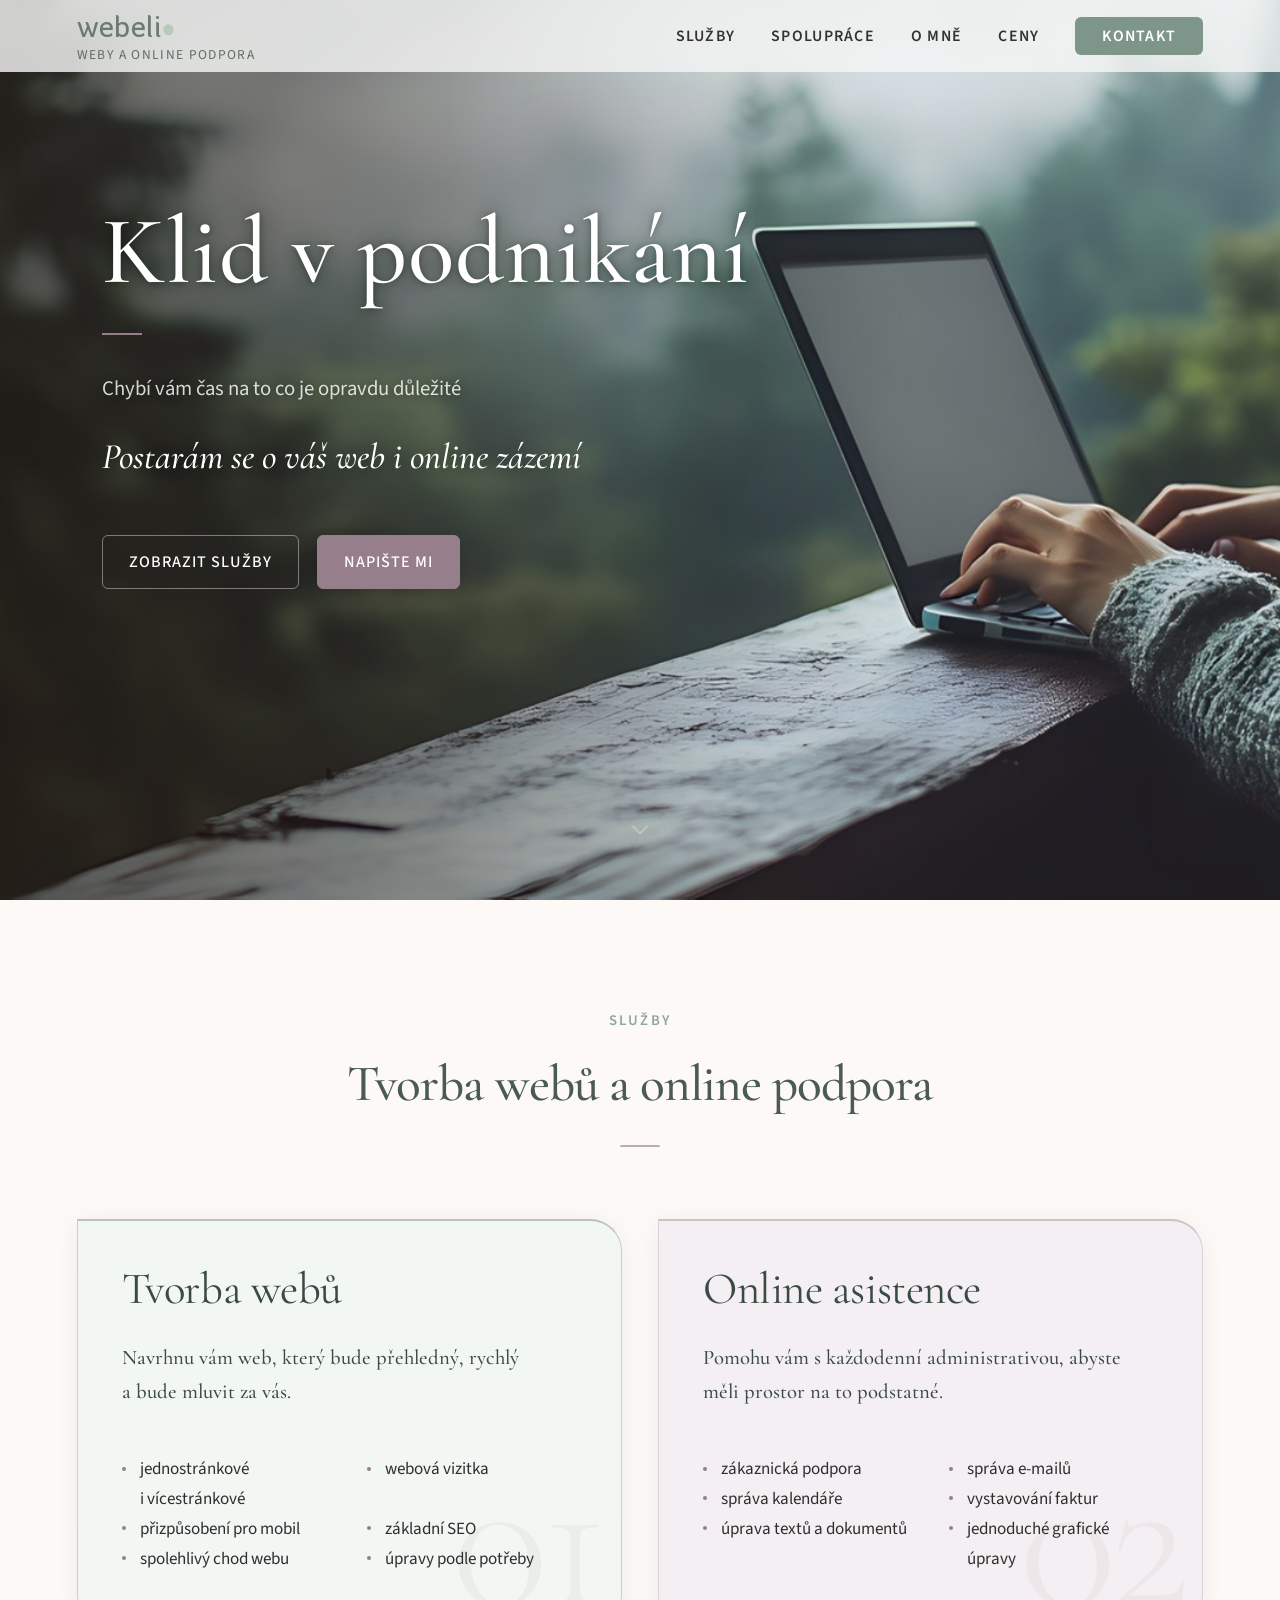
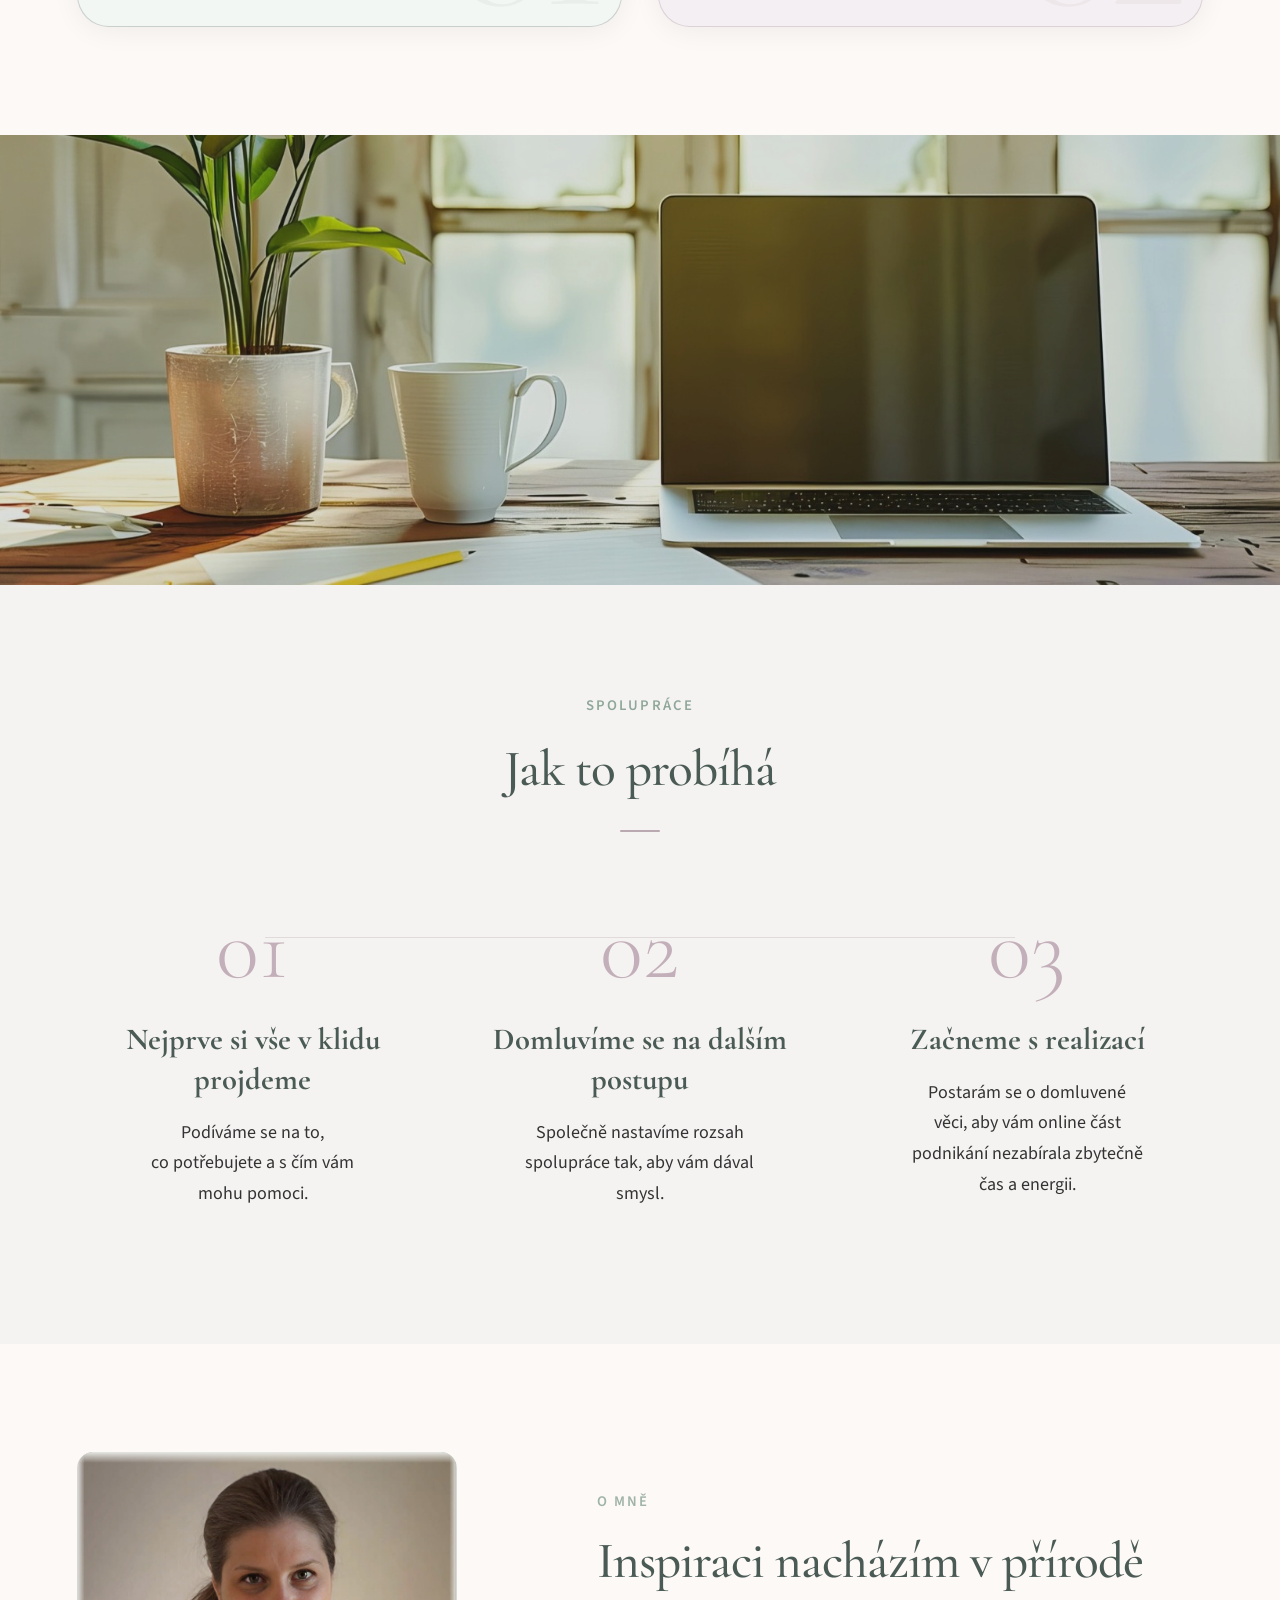
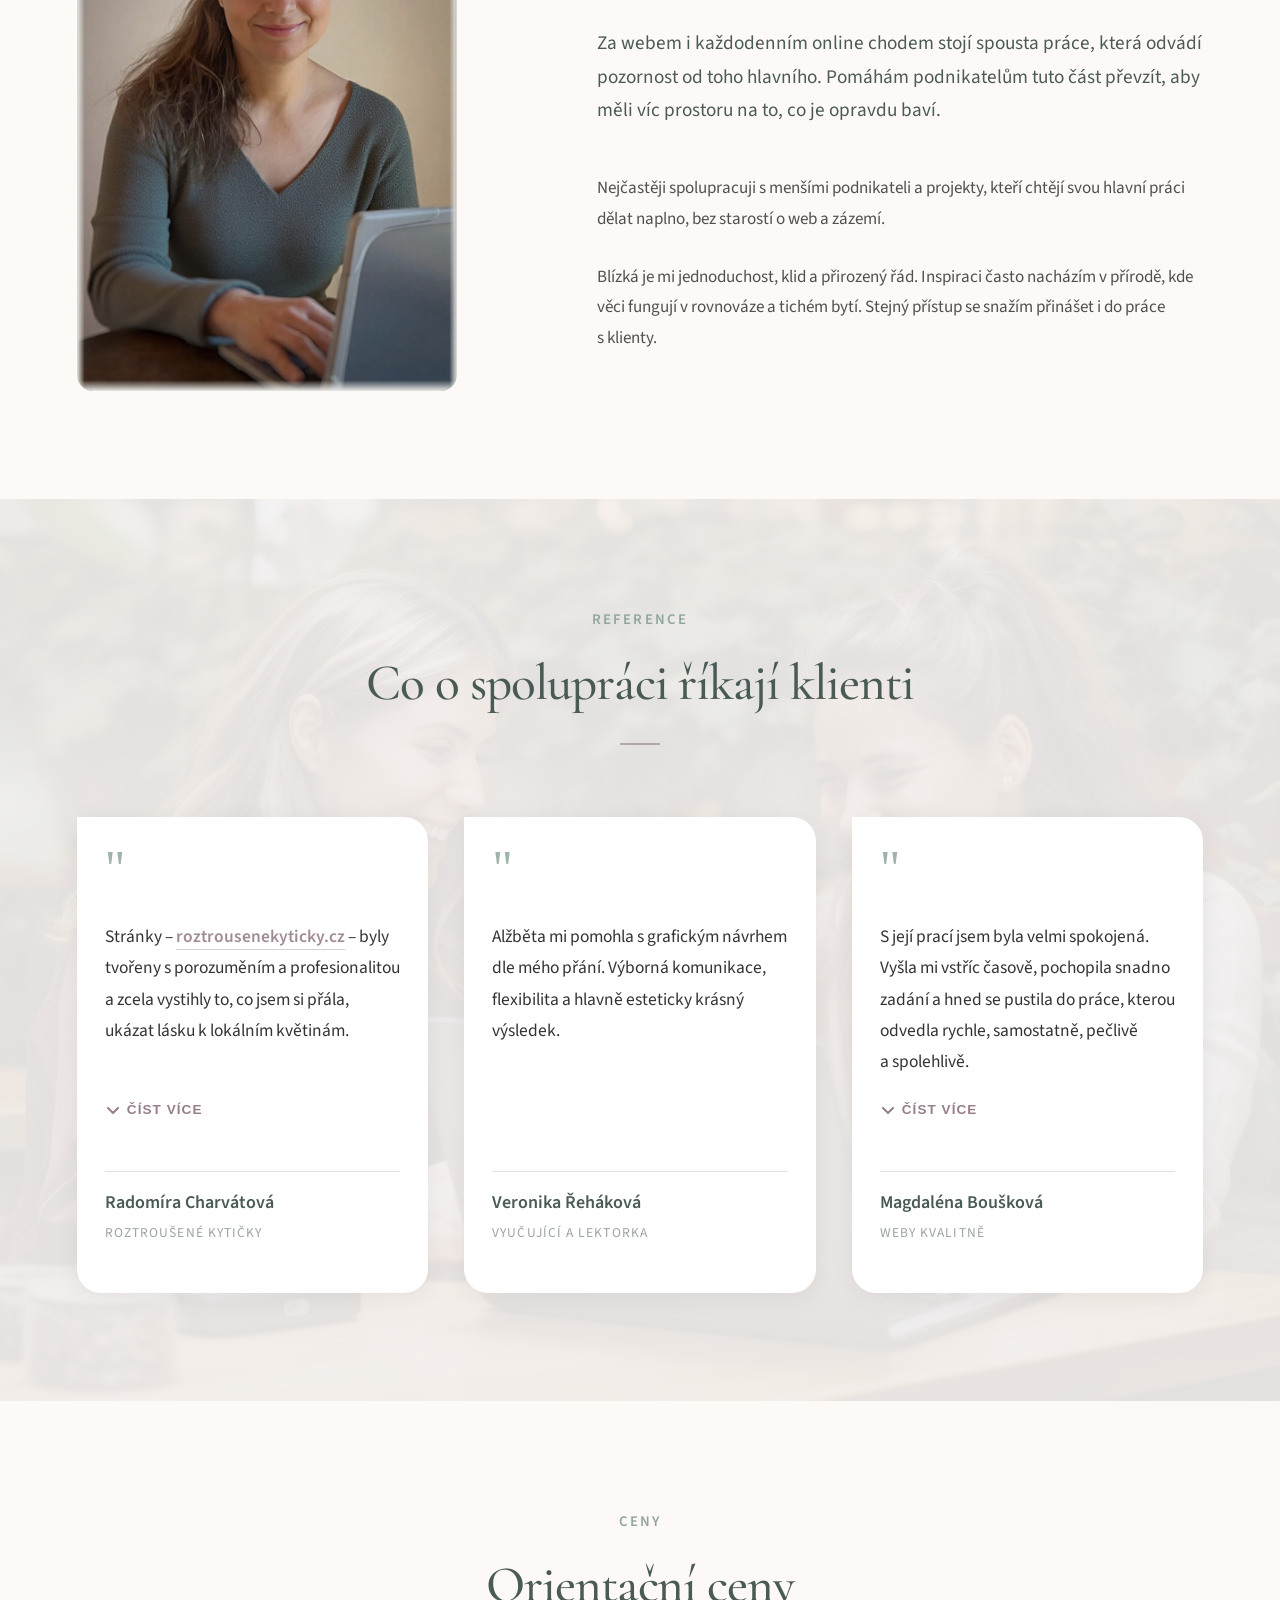
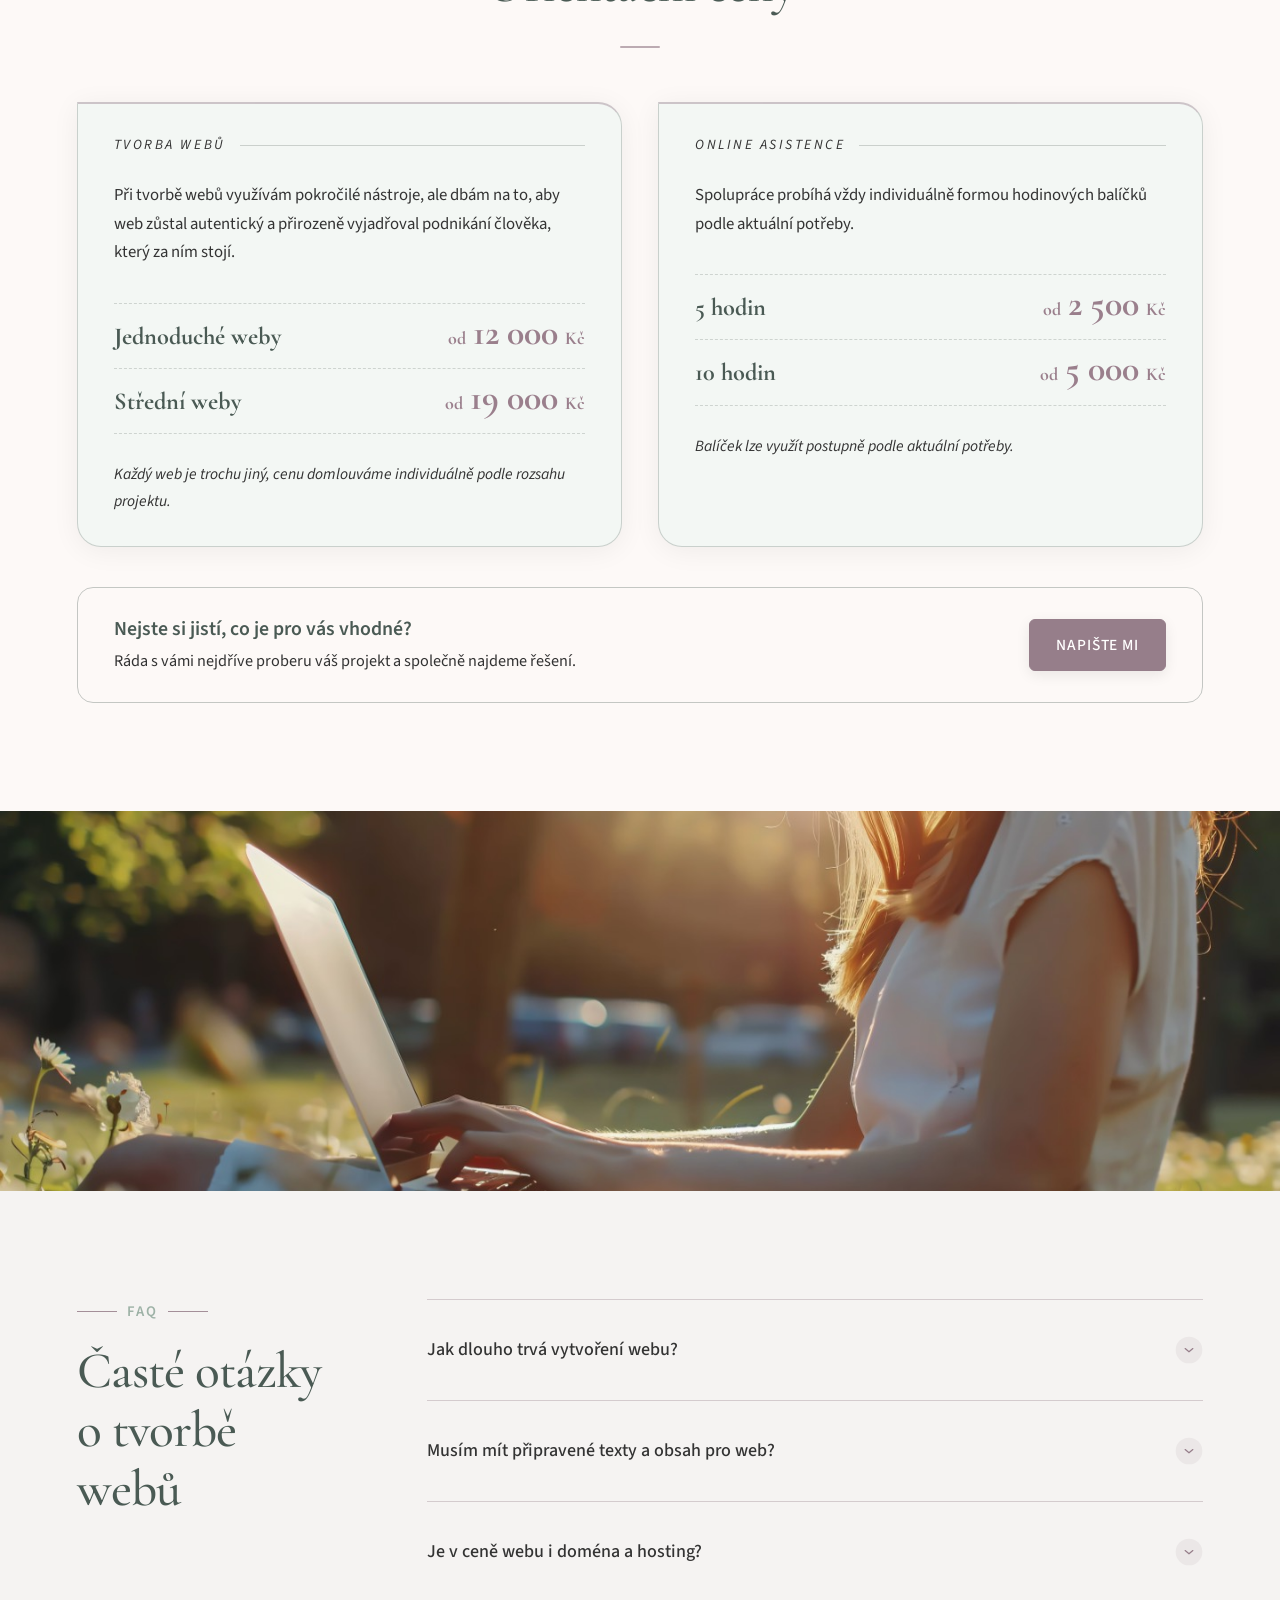
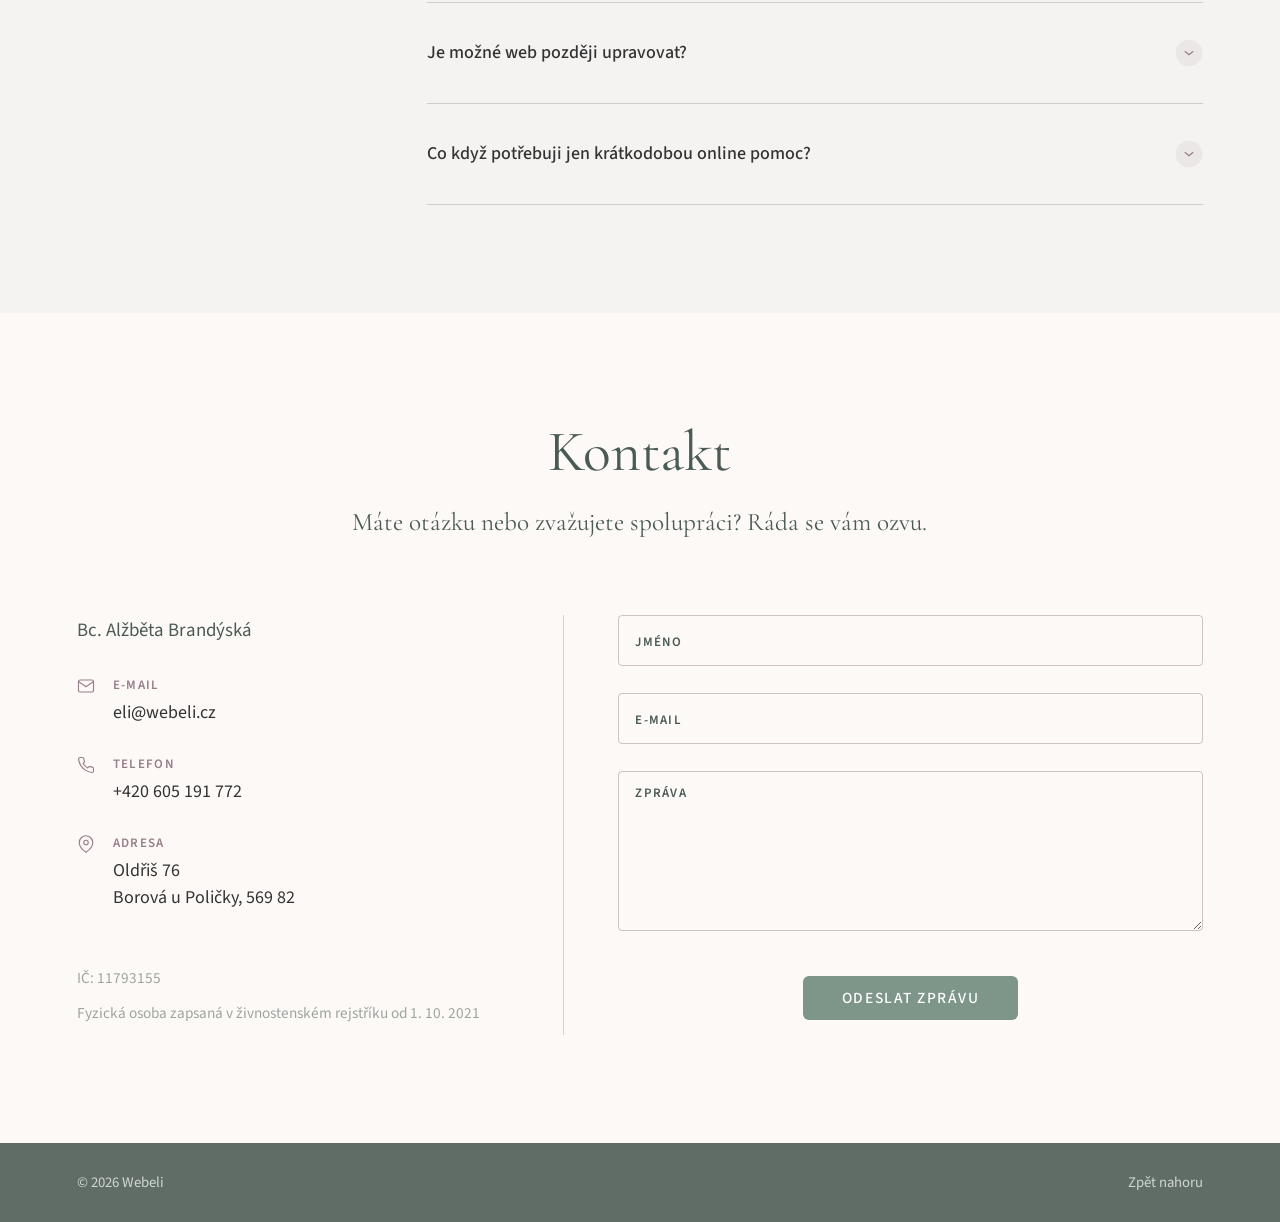
==== index.html @ 1346ea73 "finalwebdomena1" ====
<!DOCTYPE html>
<html lang="cs">
<head>
  <meta charset="UTF-8">
  <meta name="viewport" content="width=device-width, initial-scale=1.0">

  <!-- SEO – Title & Description -->
  <title>Webeli – tvorba webů a online podpora pro podnikatele</title>
  <meta name="description" content="Webeli – tvorba webů a online asistence pro podnikatele. Pomáhám s weby, zákaznickou podporou a dalšími online úkoly, aby vám zbylo víc času na to podstatné.">
  <meta name="author" content="Bc. Alžběta Brandýská">

  <!-- Favicon -->
  <link rel="icon" type="image/svg+xml" href="Obrazky/favicon2/favicon.svg">

  <!-- Canonical URL -->
  <link rel="canonical" href="https://webeli.cz/">

  <!-- Open Graph -->
  <meta property="og:type" content="website">
  <meta property="og:title" content="Webeli – tvorba webů a online podpora pro podnikatele">
  <meta property="og:description" content="Klid v podnikání. Ráda se postarám o váš web i online zázemí.">
  <meta property="og:url" content="https://webeli.cz">
  <meta property="og:site_name" content="Webeli">
  <meta property="og:locale" content="cs_CZ">
  <meta property="og:image" content="https://webeli.cz/og-image.jpg">
  <meta property="og:image:width" content="1200">
  <meta property="og:image:height" content="630">

  <!-- Twitter Card -->
  <meta name="twitter:card" content="summary_large_image">
  <meta name="twitter:title" content="Webeli – tvorba webů a online podpora pro podnikatele">
  <meta name="twitter:description" content="Pomáhám podnikatelům s tvorbou webů a každodenní online podporou.">

  <!-- Google Analytics -->
  <script async src="https://www.googletagmanager.com/gtag/js?id=G-1H7TBV60BS"></script>
  <script>
    window.dataLayer = window.dataLayer || [];
    function gtag(){dataLayer.push(arguments);}
    gtag('js', new Date());
    gtag('config', 'G-1H7TBV60BS');
  </script>

  <!-- Fonty – async načítání (neblokuje vykreslování) -->
  <link rel="preconnect" href="https://fonts.googleapis.com">
  <link rel="preconnect" href="https://fonts.gstatic.com" crossorigin>
  <link rel="stylesheet" href="https://fonts.googleapis.com/css2?family=Source+Sans+3:ital,wght@0,300;0,400;0,500;0,600;0,700;1,400&family=Cormorant+Garamond:ital,wght@0,300;0,400;0,500;0,600;0,700;1,300;1,400;1,500;1,600;1,700&family=Cormorant+Upright:wght@300;400;500;600;700&display=swap" media="print" onload="this.media='all'">
  <noscript><link rel="stylesheet" href="https://fonts.googleapis.com/css2?family=Source+Sans+3:ital,wght@0,300;0,400;0,500;0,600;0,700;1,400&family=Cormorant+Garamond:ital,wght@0,300;0,400;0,500;0,600;0,700;1,300;1,400;1,500;1,600;1,700&family=Cormorant+Upright:wght@300;400;500;600;700&display=swap"></noscript>

  <!-- CSS -->
  <link rel="stylesheet" href="style.css?v=54.0">

  <!-- Strukturovaná data – LocalBusiness -->
  <script type="application/ld+json">
  {
    "@context": "https://schema.org",
    "@type": "LocalBusiness",
    "name": "Webeli",
    "description": "Tvorba webových stránek a online podpora pro podnikatele",
    "url": "https://webeli.cz",
    "email": "eli@webeli.cz",
    "telephone": "+420605191772",
    "address": {
      "@type": "PostalAddress",
      "streetAddress": "Oldřiš 76",
      "addressLocality": "Borová u Poličky",
      "postalCode": "569 82",
      "addressCountry": "CZ"
    },
    "founder": {
      "@type": "Person",
      "name": "Bc. Alžběta Brandýská"
    },
    "taxID": "11793155",
    "priceRange": "od 2 500 Kč"
  }
  </script>

  <!-- Strukturovaná data – FAQ -->
  <script type="application/ld+json">
  {
    "@context": "https://schema.org",
    "@type": "FAQPage",
    "mainEntity": [
      {
        "@type": "Question",
        "name": "Musím mít připravené texty a obsah pro web?",
        "acceptedAnswer": {
          "@type": "Answer",
          "text": "Dobré je mít základní texty a představu o obsahu připravené, aby práce na webu mohla plynule pokračovat. Pokud je ale ještě nemáte, ráda pomohu s jejich uspořádáním a strukturou."
        }
      },
      {
        "@type": "Question",
        "name": "Jak dlouho trvá vytvoření webu?",
        "acceptedAnswer": {
          "@type": "Answer",
          "text": "Záleží na rozsahu projektu a připravenosti obsahu. Jednodušší weby obvykle vznikají během několika týdnů."
        }
      },
      {
        "@type": "Question",
        "name": "Co když potřebuji jen krátkodobou online pomoc?",
        "acceptedAnswer": {
          "@type": "Answer",
          "text": "Ráda vám pomohu i jednorázově nebo krátkodobě, podle toho, co právě potřebujete."
        }
      },
      {
        "@type": "Question",
        "name": "Je možné web později upravovat?",
        "acceptedAnswer": {
          "@type": "Answer",
          "text": "Ano, web je možné kdykoliv upravit nebo rozšířit podle toho, jak se vaše podnikání bude vyvíjet."
        }
      },
      {
        "@type": "Question",
        "name": "Je v ceně webu i doména a hosting?",
        "acceptedAnswer": {
          "@type": "Answer",
          "text": "Doména a hosting nejsou součástí ceny, pomohu vám je ale vybrat a nastavit, abyste se o nic nemuseli starat."
        }
      }
    ]
  }
  </script>

  <!-- Strukturovaná data – HowTo -->
  <script type="application/ld+json">
  {
    "@context": "https://schema.org",
    "@type": "HowTo",
    "name": "Jak probíhá spolupráce s Webeli",
    "description": "Jednoduchý proces zahájení spolupráce na tvorbě webu nebo online asistenci.",
    "step": [
      {
        "@type": "HowToStep",
        "position": 1,
        "name": "Nejprve si vše v klidu projdeme",
        "text": "Podíváme se na to, co potřebujete a s čím vám mohu pomoci."
      },
      {
        "@type": "HowToStep",
        "position": 2,
        "name": "Domluvíme se na dalším postupu",
        "text": "Společně nastavíme rozsah spolupráce tak, aby vám dával smysl."
      },
      {
        "@type": "HowToStep",
        "position": 3,
        "name": "Začneme s realizací",
        "text": "Postarám se o domluvené věci, aby vám online část podnikání nezabírala zbytečně čas a energii."
      }
    ]
  }
  </script>
</head>

<body>

  <!-- ====================================================================
       HEADER – logo a navigace
       ==================================================================== -->
  <header class="header" id="header">
    <div class="container header-inner">

      <!-- Logo -->
      <a href="#hero" class="logo" aria-label="Webeli – zpět na úvod">
        <img src="Obrazky/logo2/logo2-.svg" alt="Webeli logo" width="44" height="44">
        <span class="logo-text">
          <span class="logo-tagline">weby a&nbsp;online podpora</span>
        </span>
      </a>

      <!-- Desktop navigace -->
      <nav class="nav" aria-label="Hlavní navigace">
        <ul class="nav-list">
          <li><a href="#sluzby" class="nav-link">Služby</a></li>
          <li><a href="#spoluprace" class="nav-link">Spolupráce</a></li>
          <li><a href="#o-mne" class="nav-link">O&nbsp;mně</a></li>
          <li><a href="#ceny" class="nav-link">Ceny</a></li>
          <li><a href="#kontakt" class="nav-link nav-link--cta">Kontakt</a></li>
        </ul>
      </nav>

      <!-- Hamburger menu -->
      <button class="hamburger" id="hamburger" aria-label="Otevřít menu" aria-expanded="false">
        <span></span>
        <span></span>
        <span></span>
      </button>
    </div>

    <!-- Mobilní menu -->
    <div class="mobile-menu" id="mobile-menu" aria-hidden="true">
      <ul class="mobile-menu-list">
        <li><a href="#sluzby" class="mobile-menu-link">Služby</a></li>
        <li><a href="#spoluprace" class="mobile-menu-link">Spolupráce</a></li>
        <li><a href="#o-mne" class="mobile-menu-link">O&nbsp;mně</a></li>
        <li><a href="#ceny" class="mobile-menu-link">Ceny</a></li>
        <li><a href="#kontakt" class="mobile-menu-link">Kontakt</a></li>
      </ul>
    </div>
  </header>

  <main>

  <!-- ====================================================================
       HERO SEKCE
       ==================================================================== -->
  <section class="hero" id="hero">
    <div class="hero-bg">
      <picture>
        <source media="(max-width: 1023px)" srcset="Obrazky/hero2/hero-mobile-v2.jpg">
        <img src="Obrazky/hero2/hero-woman-mountains.jpg" alt="Žena pracující na laptopu s výhledem do hor" width="1920" height="763" fetchpriority="high">
      </picture>
    </div>
    <div class="hero-overlay"></div>
    <div class="hero-content">
      <h1>Klid<br class="hero-br-mobile"> v&nbsp;podnikání</h1>
      <div class="hero-divider"></div>
      <p class="hero-question hero-question--hide-mobile">Chybí vám čas na&nbsp;to co&nbsp;je opravdu důležité</p>
      <p class="hero-answer">Postarám se o&nbsp;váš web<br class="hero-br-mobile"> i&nbsp;online zázemí</p>
      <div class="hero-cta-group">
        <a href="#sluzby" class="btn btn-primary">Zobrazit služby</a>
        <a href="#kontakt" class="btn btn-hero-secondary">Napište mi</a>
      </div>
    </div>
    <a href="#sluzby" class="hero-scroll" aria-label="Přejít na obsah">
      <svg xmlns="http://www.w3.org/2000/svg" width="28" height="28" viewBox="0 0 24 24" fill="none" stroke="currentColor" stroke-width="1.5" stroke-linecap="round" stroke-linejoin="round" aria-hidden="true"><polyline points="6 9 12 15 18 9"></polyline></svg>
    </a>
  </section>

  <!-- ====================================================================
       SLUŽBY
       ==================================================================== -->
  <section class="section services" id="sluzby">
    <div class="container text-center">
      <span class="section-label fade-in">Služby</span>
      <h2 class="fade-in">Tvorba webů a&nbsp;online podpora</h2>
    </div>
    <div class="container">
      <div class="services-cards">

        <!-- Tvorba webu -->
        <div class="service-feature-card fade-in">
          <span class="service-feature-num" aria-hidden="true">01</span>
          <h3 class="service-feature-title">Tvorba webů</h3>
          <p class="service-feature-desc">Navrhnu vám web, který bude přehledný, rychlý a&nbsp;bude mluvit za vás.</p>
          <ul class="service-feature-list">
            <li>jednostránkové i&nbsp;vícestránkové</li>
            <li>webová vizitka</li>
            <li>přizpůsobení pro mobil</li>
            <li>základní SEO</li>
            <li>spolehlivý chod webu</li>
            <li>úpravy podle potřeby</li>
          </ul>
        </div>

        <!-- Online podpora -->
        <div class="service-feature-card service-feature-card--pink fade-in">
          <span class="service-feature-num" aria-hidden="true">02</span>
          <h3 class="service-feature-title">Online asistence</h3>
          <p class="service-feature-desc">Pomohu vám s&nbsp;každodenní administrativou, abyste měli prostor na&nbsp;to podstatné.</p>
          <ul class="service-feature-list">
            <li>zákaznická podpora</li>
            <li>správa e-mailů</li>
            <li>správa kalendáře</li>
            <li>vystavování faktur</li>
            <li>úprava textů a&nbsp;dokumentů</li>
            <li>jednoduché grafické úpravy</li>
          </ul>
        </div>

      </div>
    </div>
  </section>

  <!-- ====================================================================
       VIZUÁLNÍ PÁS – doplňkové fotografie
       ==================================================================== -->
  <div class="visual-break-full visual-break-full--large" aria-hidden="true">
    <img src="Obrazky/doplnkové2/laptop-morning.jpg" alt="" loading="lazy">
  </div>

  <!-- ====================================================================
       SPOLUPRÁCE
       ==================================================================== -->
  <section class="section cooperation" id="spoluprace">
    <div class="container text-center">
      <span class="section-label fade-in">Spolupráce</span>
      <h2 class="fade-in">Jak to probíhá</h2>
    </div>
    <div class="container">
      <div class="cooperation-grid">

        <div class="cooperation-step fade-in">
          <span class="cooperation-ghost-num" aria-hidden="true">01</span>
          <h3>Nejprve si vše v&nbsp;klidu<br>projdeme</h3>
          <p>Podíváme se na&nbsp;to, co&nbsp;potřebujete a&nbsp;s&nbsp;čím vám mohu pomoci.</p>
        </div>

        <div class="cooperation-step fade-in">
          <span class="cooperation-ghost-num" aria-hidden="true">02</span>
          <h3>Domluvíme se na&nbsp;dalším<br>postupu</h3>
          <p>Společně nastavíme rozsah spolupráce tak, aby vám dával smysl.</p>
        </div>

        <div class="cooperation-step fade-in">
          <span class="cooperation-ghost-num" aria-hidden="true">03</span>
          <h3>Začneme s&nbsp;realizací</h3>
          <p>Postarám se o&nbsp;domluvené věci, aby vám online část podnikání nezabírala zbytečně čas a&nbsp;energii.</p>
        </div>

      </div>
    </div>
  </section>


  <!-- ====================================================================
       O MNĚ
       ==================================================================== -->
  <section class="section about" id="o-mne">
    <div class="container">

      <div class="about-grid">

        <!-- Fotografie -->
        <div class="about-image-wrapper fade-in">
          <img class="about-image" src="Obrazky/Omne/alzbeta.jpg" alt="Alžběta Brandýská – zakladatelka Webeli" width="600" height="800" loading="lazy">
          <svg class="about-badge" viewBox="0 0 140 140" xmlns="http://www.w3.org/2000/svg" aria-hidden="true">
            <defs>
              <path id="badge-circle" d="M70,70 m-52,0 a52,52 0 1,1 104,0 a52,52 0 1,1 -104,0"/>
            </defs>
            <text font-family="'Source Sans 3', sans-serif" font-size="12" fill="#8FA79A" letter-spacing="3.2">
              <textPath href="#badge-circle">· tvorba webů · webeli · online podpora</textPath>
            </text>
          </svg>
        </div>

        <!-- Text -->
        <div class="about-text fade-in">
          <span class="section-label">O&nbsp;mně</span>
          <h2 class="about-heading">Inspiraci nacházím v&nbsp;přírodě</h2>
          <p>Za webem i&nbsp;každodenním online chodem stojí spousta práce, která odvádí pozornost od&nbsp;toho hlavního. Pomáhám podnikatelům tuto část převzít, aby měli víc prostoru na&nbsp;to, co&nbsp;je opravdu baví.</p>
          <p>Nejčastěji spolupracuji s&nbsp;menšími podnikateli a&nbsp;projekty, kteří chtějí svou hlavní práci dělat naplno, bez starostí o&nbsp;web a&nbsp;zázemí.</p>
          <p>Blízká je mi jednoduchost, klid a&nbsp;přirozený řád. Inspiraci často nacházím v&nbsp;přírodě, kde věci fungují v&nbsp;rovnováze a&nbsp;tichém bytí. Stejný přístup se snažím přinášet i&nbsp;do&nbsp;práce s&nbsp;klienty.</p>
        </div>

      </div>
    </div>
  </section>

  <!-- ====================================================================
       REFERENCE
       ==================================================================== -->
  <section class="section testimonials" id="reference">
    <div class="container text-center">
      <span class="section-label fade-in">Reference</span>
      <h2 class="fade-in">Co o spolupráci říkají klienti</h2>
    </div>
    <div class="container">
      <div class="testimonials-grid">

        <div class="testimonial-card fade-in">
          <div class="testimonial-quote-icon" aria-hidden="true">"</div>
          <div class="testimonial-body">
            <p class="testimonial-text"><span class="testimonial-extra" hidden>Rozhodnutí mít své webové stránky jsem dlouho odkládala, ale výsledek mne moc mile překvapil. </span>Stránky – <a href="https://roztrousenekyticky.cz/" target="_blank" rel="noopener" class="testimonial-link">roztrousenekyticky.cz</a> – byly tvořeny s&nbsp;porozuměním a&nbsp;profesionalitou a&nbsp;zcela vystihly to, co&nbsp;jsem si přála, ukázat lásku k&nbsp;lokálním květinám.<span class="testimonial-extra" hidden> Doporučuji, protože Alžbětka je skvělá a&nbsp;komunikace s&nbsp;ní výborná.</span></p>
            <button class="testimonial-expand">
              <svg width="16" height="16" viewBox="0 0 16 16" fill="none" stroke="currentColor" stroke-width="2" stroke-linecap="round" stroke-linejoin="round" aria-hidden="true"><polyline points="3 6 8 11 13 6"/></svg>
              Číst více
            </button>
          </div>
          <p class="testimonial-author">Radomíra Charvátová</p>
          <p class="testimonial-role">Roztroušené kytičky</p>
        </div>

        <div class="testimonial-card fade-in">
          <div class="testimonial-quote-icon" aria-hidden="true">"</div>
          <div class="testimonial-body">
            <p class="testimonial-text">Alžběta mi pomohla s&nbsp;grafickým návrhem dle mého přání. Výborná komunikace, flexibilita a&nbsp;hlavně esteticky krásný výsledek.</p>
          </div>
          <p class="testimonial-author">Veronika Řeháková</p>
          <p class="testimonial-role">vyučující a&nbsp;lektorka</p>
        </div>

        <div class="testimonial-card fade-in">
          <div class="testimonial-quote-icon" aria-hidden="true">"</div>
          <div class="testimonial-body">
            <p class="testimonial-text"><span class="testimonial-extra" hidden>Alžběta pro mě připravovala výukové podklady k&nbsp;mému online kurzu Vibe Codingu (tvorba webů pomocí AI). </span>S&nbsp;její prací jsem byla velmi spokojená. Vyšla mi vstříc časově, pochopila snadno zadání a&nbsp;hned se pustila do&nbsp;práce, kterou odvedla rychle, samostatně, pečlivě a&nbsp;spolehlivě.<span class="testimonial-extra" hidden> Můžu vřele doporučit.</span></p>
            <button class="testimonial-expand">
              <svg width="16" height="16" viewBox="0 0 16 16" fill="none" stroke="currentColor" stroke-width="2" stroke-linecap="round" stroke-linejoin="round" aria-hidden="true"><polyline points="3 6 8 11 13 6"/></svg>
              Číst více
            </button>
          </div>
          <p class="testimonial-author">Magdaléna Boušková</p>
          <p class="testimonial-role">Weby kvalitně</p>
        </div>

      </div>
    </div>
  </section>

  <!-- ====================================================================
       CENY
       ==================================================================== -->
  <section class="section pricing" id="ceny">
    <div class="container text-center">
      <span class="section-label fade-in">Ceny</span>
      <h2 class="fade-in">Orientační ceny</h2>
    </div>
    <div class="container">
      <div class="pricing-grid">

        <!-- Tvorba webů -->
        <div class="pricing-card fade-in">
          <h3>Tvorba webů</h3>
          <p>Při tvorbě webů využívám pokročilé nástroje, ale dbám na&nbsp;to, aby web zůstal autentický a&nbsp;přirozeně vyjadřoval podnikání člověka, který za&nbsp;ním stojí.</p>
          <div class="pricing-items">
            <div class="pricing-item">
              <span class="pricing-item-label">Jednoduché weby</span>
              <span class="pricing-item-price">od&nbsp;<span class="price-num">12&nbsp;000</span>&nbsp;Kč</span>
            </div>
            <div class="pricing-item">
              <span class="pricing-item-label">Střední weby</span>
              <span class="pricing-item-price">od&nbsp;<span class="price-num">19&nbsp;000</span>&nbsp;Kč</span>
            </div>
          </div>
          <p class="pricing-note">Každý web je trochu jiný, cenu domlouváme individuálně podle rozsahu projektu.</p>
        </div>

        <!-- Online asistence -->
        <div class="pricing-card fade-in">
          <h3>Online asistence</h3>
          <p>Spolupráce probíhá vždy individuálně formou hodinových balíčků podle aktuální potřeby.</p>
          <div class="pricing-items">
            <div class="pricing-item">
              <span class="pricing-item-label">5&nbsp;hodin</span>
              <span class="pricing-item-price">od&nbsp;<span class="price-num">2&nbsp;500</span>&nbsp;Kč</span>
            </div>
            <div class="pricing-item">
              <span class="pricing-item-label">10&nbsp;hodin</span>
              <span class="pricing-item-price">od&nbsp;<span class="price-num">5&nbsp;000</span>&nbsp;Kč</span>
            </div>
          </div>
          <p class="pricing-note">Balíček lze využít postupně podle aktuální potřeby.</p>
        </div>

      </div>

      <div class="pricing-cta fade-in">
        <div class="pricing-cta-text">
          <p class="pricing-cta-lead">Nejste si jistí, co je pro vás vhodné?</p>
          <p class="pricing-cta-body">Ráda s&nbsp;vámi nejdříve proberu váš projekt a&nbsp;společně najdeme řešení.</p>
        </div>
        <a href="#kontakt" class="btn pricing-cta-btn">Napište mi</a>
      </div>
    </div>
  </section>

  <!-- Visual break -->
  <div class="visual-break-full" aria-hidden="true">
    <img src="Obrazky/doplnkové2/outdoor-work.jpg" alt="" loading="lazy">
  </div>

  <!-- ====================================================================
       OTÁZKY A ODPOVĚDI (FAQ)
       ==================================================================== -->
  <section class="section faq" id="faq">
    <div class="container">
      <div class="faq-layout">

        <div class="faq-heading fade-in">
          <span class="section-label">FAQ</span>
          <h2>Časté otázky<br>o&nbsp;tvorbě webů</h2>
        </div>

        <div class="faq-grid">

        <div class="faq-item fade-in">
          <button class="faq-question" aria-expanded="false">
            <span>Jak dlouho trvá vytvoření webu?</span>
            <svg class="faq-icon" xmlns="http://www.w3.org/2000/svg" width="40" height="40" viewBox="0 0 40 40" fill="none" stroke="currentColor" stroke-width="1.8" stroke-linecap="round" stroke-linejoin="round" aria-hidden="true"><circle cx="20" cy="20" r="19"/><polyline points="14.5 18 20 22.5 25.5 18"/></svg>
          </button>
          <div class="faq-answer">
            <div class="faq-answer-inner">
              <p>Záleží na&nbsp;rozsahu projektu a&nbsp;připravenosti obsahu. Jednodušší weby obvykle vznikají během několika týdnů.</p>
            </div>
          </div>
        </div>

        <div class="faq-item fade-in">
          <button class="faq-question" aria-expanded="false">
            <span>Musím mít připravené texty a&nbsp;obsah pro web?</span>
            <svg class="faq-icon" xmlns="http://www.w3.org/2000/svg" width="40" height="40" viewBox="0 0 40 40" fill="none" stroke="currentColor" stroke-width="1.8" stroke-linecap="round" stroke-linejoin="round" aria-hidden="true"><circle cx="20" cy="20" r="19"/><polyline points="14.5 18 20 22.5 25.5 18"/></svg>
          </button>
          <div class="faq-answer">
            <div class="faq-answer-inner">
              <p>Dobré je mít základní texty a&nbsp;představu o&nbsp;obsahu připraveny, aby práce na&nbsp;webu mohla plynule pokračovat. Pokud je však ještě nemáte, ráda pomohu s&nbsp;jejich uspořádáním a&nbsp;strukturou.</p>
            </div>
          </div>
        </div>

        <div class="faq-item fade-in">
          <button class="faq-question" aria-expanded="false">
            <span>Je v&nbsp;ceně webu i&nbsp;doména a&nbsp;hosting?</span>
            <svg class="faq-icon" xmlns="http://www.w3.org/2000/svg" width="40" height="40" viewBox="0 0 40 40" fill="none" stroke="currentColor" stroke-width="1.8" stroke-linecap="round" stroke-linejoin="round" aria-hidden="true"><circle cx="20" cy="20" r="19"/><polyline points="14.5 18 20 22.5 25.5 18"/></svg>
          </button>
          <div class="faq-answer">
            <div class="faq-answer-inner">
              <p>Doména a&nbsp;hosting nejsou součástí ceny, pomohu vám je ale vybrat a&nbsp;nastavit, abyste se o&nbsp;nic nemuseli starat.</p>
            </div>
          </div>
        </div>

        <div class="faq-item fade-in">
          <button class="faq-question" aria-expanded="false">
            <span>Je možné web později upravovat?</span>
            <svg class="faq-icon" xmlns="http://www.w3.org/2000/svg" width="40" height="40" viewBox="0 0 40 40" fill="none" stroke="currentColor" stroke-width="1.8" stroke-linecap="round" stroke-linejoin="round" aria-hidden="true"><circle cx="20" cy="20" r="19"/><polyline points="14.5 18 20 22.5 25.5 18"/></svg>
          </button>
          <div class="faq-answer">
            <div class="faq-answer-inner">
              <p>Ano, web je možné kdykoliv upravit nebo rozšířit podle toho, jak se vaše podnikání bude vyvíjet.</p>
            </div>
          </div>
        </div>

        <div class="faq-item fade-in">
          <button class="faq-question" aria-expanded="false">
            <span>Co když potřebuji jen krátkodobou online pomoc?</span>
            <svg class="faq-icon" xmlns="http://www.w3.org/2000/svg" width="40" height="40" viewBox="0 0 40 40" fill="none" stroke="currentColor" stroke-width="1.8" stroke-linecap="round" stroke-linejoin="round" aria-hidden="true"><circle cx="20" cy="20" r="19"/><polyline points="14.5 18 20 22.5 25.5 18"/></svg>
          </button>
          <div class="faq-answer">
            <div class="faq-answer-inner">
              <p>Ráda vám pomohu i jednorázově nebo krátkodobě, podle toho, co právě potřebujete.</p>
            </div>
          </div>
        </div>

        </div><!-- /.faq-grid -->
      </div><!-- /.faq-layout -->
    </div>
  </section>

  <!-- ====================================================================
       KONTAKT
       ==================================================================== -->
  <section class="section contact" id="kontakt">
    <div class="container">
      <!-- Centrovaný nadpis nad gridem -->
      <div class="contact-header fade-in">
        <span class="contact-header-label">Kontakt</span>
        <p class="contact-intro">Máte otázku nebo zvažujete spolupráci? Ráda se vám ozvu.</p>
      </div>

      <div class="contact-grid">

        <!-- Kontaktní informace -->
        <div class="contact-info fade-in">

          <p class="contact-name">Bc. Alžběta Brandýská</p>

          <div class="contact-info-item">
            <svg class="contact-item-icon" xmlns="http://www.w3.org/2000/svg" width="18" height="18" viewBox="0 0 24 24" fill="none" stroke="currentColor" stroke-width="1.5" stroke-linecap="round" stroke-linejoin="round" aria-hidden="true"><path d="M4 4h16c1.1 0 2 .9 2 2v12c0 1.1-.9 2-2 2H4c-1.1 0-2-.9-2-2V6c0-1.1.9-2 2-2z"></path><polyline points="22,6 12,13 2,6"></polyline></svg>
            <div>
              <span class="contact-info-label">E-mail</span>
              <p class="contact-info-value"><a href="mailto:eli@webeli.cz">eli@webeli.cz</a></p>
            </div>
          </div>

          <div class="contact-info-item">
            <svg class="contact-item-icon" xmlns="http://www.w3.org/2000/svg" width="18" height="18" viewBox="0 0 24 24" fill="none" stroke="currentColor" stroke-width="1.5" stroke-linecap="round" stroke-linejoin="round" aria-hidden="true"><path d="M22 16.92v3a2 2 0 0 1-2.18 2 19.79 19.79 0 0 1-8.63-3.07 19.5 19.5 0 0 1-6-6 19.79 19.79 0 0 1-3.07-8.67A2 2 0 0 1 4.11 2h3a2 2 0 0 1 2 1.72c.127.96.361 1.903.7 2.81a2 2 0 0 1-.45 2.11L8.09 9.91a16 16 0 0 0 6 6l1.27-1.27a2 2 0 0 1 2.11-.45c.907.339 1.85.573 2.81.7A2 2 0 0 1 22 16.92z"></path></svg>
            <div>
              <span class="contact-info-label">Telefon</span>
              <p class="contact-info-value"><a href="tel:+420605191772">+420&nbsp;605&nbsp;191&nbsp;772</a></p>
            </div>
          </div>

          <div class="contact-info-item">
            <svg class="contact-item-icon" xmlns="http://www.w3.org/2000/svg" width="18" height="18" viewBox="0 0 24 24" fill="none" stroke="currentColor" stroke-width="1.5" stroke-linecap="round" stroke-linejoin="round" aria-hidden="true"><path d="M21 10c0 7-9 13-9 13s-9-6-9-13a9 9 0 0 1 18 0z"></path><circle cx="12" cy="10" r="3"></circle></svg>
            <div>
              <span class="contact-info-label">Adresa</span>
              <p class="contact-info-value">Oldřiš 76<br>Borová u&nbsp;Poličky, 569&nbsp;82</p>
            </div>
          </div>

          <div class="contact-legal">
            <p>IČ: 11793155</p>
            <p>Fyzická osoba zapsaná v&nbsp;živnostenském rejstříku od&nbsp;1.&nbsp;10.&nbsp;2021</p>
          </div>
        </div>

        <!-- Formulář -->
        <form class="contact-form fade-in" id="contact-form" action="https://formspree.io/f/xvzwdoyk" method="POST">

          <!-- Honeypot – antispam -->
          <div class="form-honey" aria-hidden="true">
            <label for="website">Website</label>
            <input type="text" id="website" name="_gotcha" tabindex="-1" autocomplete="off">
          </div>

          <div class="form-group">
            <input type="text" id="name" name="name" required placeholder="JMÉNO" autocomplete="name" aria-label="Jméno">
          </div>

          <div class="form-group">
            <input type="email" id="email" name="email" required placeholder="E-MAIL" autocomplete="email" aria-label="E-mail">
          </div>

          <div class="form-group">
            <textarea id="message" name="message" required placeholder="ZPRÁVA" aria-label="Zpráva"></textarea>
          </div>

          <button type="submit" class="btn btn-contact-submit">Odeslat zprávu</button>
        </form>

        <!-- Potvrzení po odeslání -->
        <div class="form-submitted" id="form-success" style="display: none;">
          <p>Děkuji za zprávu, ozvu se co&nbsp;nejdříve.</p>
        </div>

      </div>
    </div>
  </section>

  </main>

  <!-- ====================================================================
       PATIČKA
       ==================================================================== -->
  <footer class="footer">
    <div class="container">
      <div class="footer-bottom">
        <p>&copy; 2026 Webeli</p>
        <p><a href="#hero">Zpět nahoru</a></p>
      </div>
    </div>
  </footer>

  <!-- JavaScript -->
  <script src="script.js"></script>

</body>
</html>
---- style.css ----
/* ==========================================================================
   Webeli – Mobile-First CSS
   Design: přírodní, klidný, moderní – les, mech, tlumená zeleň
   Grid systém: 8px
   ========================================================================== */

/* ---------- Google Fonts – načítány async v HTML ---------- */

/* ---------- CSS Variables ---------- */
:root {
  /* Barvy */
  --color-primary: #8FA79A;
  --color-primary-light: #B7C9B9;
  --color-primary-lighter: #C7D6C9;
  --color-primary-dark: #5F6D66;
  --color-primary-darker: #3e4c45;
  --color-text: #333333;
  --color-heading: #4a5a54;
  --color-bg: #fdf9f7;
  --color-bg-alt: #f5f3f2;
  --color-bg-warm: #e7ebe8;
  --color-bg-card: #ffffff;
  --color-white: #F4F6F4;
  --color-border: #C7D6C9;
  --color-btn: #7E968A;
  --color-btn-hover: #5F6D66;
  --color-accent: #A3B7A6;

  /* Fonty */
  --font-body: 'Source Sans 3', 'Segoe UI', sans-serif;
  --font-heading: 'Cormorant Garamond', 'Georgia', serif;
  --font-heading-upright: 'Cormorant Upright', 'Georgia', serif;

  /* Spacing (8px grid) */
  --space-1: 0.5rem;   /* 8px */
  --space-2: 1rem;     /* 16px */
  --space-3: 1.5rem;   /* 24px */
  --space-4: 2rem;     /* 32px */
  --space-5: 2.5rem;   /* 40px */
  --space-6: 3rem;     /* 48px */
  --space-8: 4rem;     /* 64px */
  --space-10: 5rem;    /* 80px */
  --space-12: 6rem;    /* 96px */
  --space-16: 8rem;    /* 128px */

  /* Zaoblení */
  --radius-sm: 6px;
  --radius-md: 10px;
  --radius-lg: 16px;

  /* Stíny */
  --shadow-sm: 0 1px 3px rgba(46, 52, 49, 0.06);
  --shadow-md: 0 2px 8px rgba(46, 52, 49, 0.08);
  --shadow-lg: 0 4px 16px rgba(46, 52, 49, 0.1);

  /* Transitions */
  --transition-fast: 0.2s ease;
  --transition-base: 0.3s ease;
  --transition-slow: 0.5s ease;

  /* Layout */
  --content-width: 88%;
  --max-content: 1280px;
  --text-max-width: 70ch;
}

/* ---------- Reset & Base ---------- */
*,
*::before,
*::after {
  margin: 0;
  padding: 0;
  box-sizing: border-box;
}

html {
  scroll-behavior: smooth;
  scroll-padding-top: 80px;
  font-size: 112.5%; /* 18px */
}

body {
  font-family: var(--font-body);
  font-size: 1rem;
  font-weight: 400;
  line-height: 1.7;
  color: var(--color-text);
  background-color: var(--color-bg);
  -webkit-font-smoothing: antialiased;
  -moz-osx-font-smoothing: grayscale;
  overflow-x: hidden;
}

img {
  max-width: 100%;
  height: auto;
  display: block;
}

a {
  color: var(--color-primary);
  text-decoration: none;
  transition: color var(--transition-fast);
}

a:hover {
  color: var(--color-primary-dark);
}

ul, ol {
  list-style: none;
}

/* ---------- Typography ---------- */
h1, h2, h3, h4, h5, h6 {
  font-family: var(--font-heading);
  color: var(--color-heading);
  line-height: 1.3;
}

h3, h4, h5, h6 {
  font-family: var(--font-body);
}

h1, h2 {
  font-weight: 500;
  letter-spacing: -0.01em;
}

h3, h4, h5, h6 {
  font-weight: 600;
  letter-spacing: 0;
}

.heading-em {
  font-style: italic;
  font-weight: 500;
}

.heading-em--green {
  color: #967e8a;
}

.heading-accent {
  color: #967e8a;
}

h1 {
  font-size: clamp(2rem, 5vw, 3.5rem);
}

h2 {
  font-size: clamp(2.0rem, 4vw, 3.2rem);
  font-weight: 500;
  letter-spacing: -0.02em;
  margin-bottom: var(--space-4);
}

h2::after {
  content: '';
  display: block;
  height: 2px;
  width: 48px;
  border-radius: 2px;
  background: #a18b96;
  opacity: 0.7;
  margin: var(--space-2) auto 0;
}

h3 {
  font-size: clamp(1.2rem, 2.5vw, 1.6rem);
  margin-bottom: var(--space-2);
}

h4 {
  font-size: clamp(1.05rem, 2vw, 1.25rem);
  margin-bottom: var(--space-1);
}

p {
  margin-bottom: var(--space-2);
  max-width: var(--text-max-width);
}

/* ---------- Utility ---------- */
.container {
  width: var(--content-width);
  max-width: var(--max-content);
  margin: 0 auto;
}

.section {
  padding: var(--space-10) 0;
  scroll-margin-top: 80px;
}

.section-subtitle {
  font-family: var(--font-body);
  font-size: 1.05rem;
  color: var(--color-primary);
  font-weight: 400;
  margin-bottom: var(--space-6);
  max-width: var(--text-max-width);
}

.section-label {
  display: block;
  font-family: var(--font-body);
  font-size: 0.82rem;
  font-weight: 600;
  letter-spacing: 0.14em;
  text-transform: uppercase;
  color: var(--color-primary);
  margin-bottom: var(--space-2);
  opacity: 0.85;
}

.text-center {
  text-align: center;
}

.text-center p,
.text-center .section-subtitle {
  margin-left: auto;
  margin-right: auto;
}

.text-center h2::after {
  content: '';
  display: block;
  width: 40px;
  height: 2px;
  background: #a18b96;
  opacity: 0.7;
  margin: var(--space-3) auto 0;
  border-radius: 1px;
}

/* ---------- Buttons ---------- */
.btn {
  display: inline-block;
  font-family: var(--font-body);
  font-size: clamp(0.78rem, 1.6vw, 0.95rem);
  font-weight: 600;
  padding: var(--space-2) var(--space-4);
  border: none;
  border-radius: var(--radius-sm);
  cursor: pointer;
  transition: all var(--transition-base);
  text-align: center;
  letter-spacing: 0.06em;
  text-transform: uppercase;
}

.btn-primary {
  background: rgba(126, 150, 138, 0.80);
  backdrop-filter: blur(8px);
  -webkit-backdrop-filter: blur(8px);
  border: 1px solid rgba(183, 201, 185, 0.50);
  color: var(--color-white);
  box-shadow: 0 2px 12px rgba(95, 109, 102, 0.12);
}

.btn-primary:hover {
  background: rgba(95, 109, 102, 0.88);
  border-color: rgba(199, 214, 201, 0.60);
  color: var(--color-white);
  transform: translateY(-2px);
  box-shadow: 0 4px 16px rgba(95, 109, 102, 0.20);
}

.btn-outline {
  background-color: transparent;
  color: var(--color-btn);
  border: 2px solid var(--color-btn);
}

.btn-outline:hover {
  background-color: var(--color-btn);
  color: var(--color-white);
  transform: translateY(-2px);
}

/* ---------- Fade-in Animation ---------- */
.fade-in {
  opacity: 0;
  transform: translateY(24px);
  transition: opacity 0.7s ease, transform 0.7s ease;
}

.fade-in.visible {
  opacity: 1;
  transform: translateY(0);
}

/* ==========================================================================
   HEADER & NAVIGACE
   ========================================================================== */
.header {
  position: fixed;
  top: 0;
  left: 0;
  width: 100%;
  z-index: 1000;
  background-color: rgba(244, 246, 244, 0.82);
  backdrop-filter: blur(12px);
  -webkit-backdrop-filter: blur(12px);
  transition: background-color var(--transition-slow), box-shadow var(--transition-base);
}

.header.scrolled {
  background-color: rgba(244, 246, 244, 0.96);
  box-shadow: var(--shadow-sm);
}

.header-inner {
  display: flex;
  align-items: center;
  justify-content: space-between;
  padding: var(--space-2) 0;
  height: 72px;
}

.logo {
  display: flex;
  flex-direction: column;
  align-items: flex-start;
  gap: 2px;
  z-index: 1001;
}

.logo img {
  height: 36px;
  width: auto;
  transition: transform var(--transition-base);
}

.logo:hover img {
  transform: scale(1.03);
}

.logo-text {
  display: flex;
  flex-direction: column;
  line-height: 1.2;
}

.logo-tagline {
  font-size: 0.75rem;
  color: var(--color-primary-dark);
  font-weight: 400;
  letter-spacing: 0.10em;
  text-transform: uppercase;
}

/* Desktop nav */
.nav {
  display: none;
}

.nav-list {
  display: flex;
  gap: var(--space-4);
  align-items: center;
}

.nav-link {
  font-size: 0.88rem;
  font-weight: 600;
  color: var(--color-text);
  position: relative;
  padding: var(--space-1) 0;
  text-transform: uppercase;
  letter-spacing: 0.08em;
}

.nav-link::after {
  content: '';
  position: absolute;
  bottom: 0;
  left: 0;
  width: 0;
  height: 2px;
  background-color: var(--color-primary);
  transition: width var(--transition-base);
}

.nav-link:hover,
.nav-link.active {
  color: var(--color-primary-dark);
}

.nav-link:hover::after,
.nav-link.active::after {
  width: 100%;
}

.nav-link--cta {
  background: #7E968A !important;
  border: none !important;
  color: #fff !important;
  padding: 0.45rem var(--space-3) !important;
  border-radius: var(--radius-sm);
  font-size: 0.88rem;
  font-weight: 600;
  letter-spacing: 0.08em;
}

.nav-link--cta::after {
  display: none !important;
}

.nav-link--cta:hover {
  background: var(--color-primary-darker) !important;
  color: #fff !important;
  transform: translateY(-1px);
  box-shadow: var(--shadow-sm);
}

/* Hamburger */
.hamburger {
  display: flex;
  flex-direction: column;
  gap: 5px;
  cursor: pointer;
  z-index: 1001;
  padding: var(--space-1);
  background: none;
  border: none;
}

.hamburger span {
  display: block;
  width: 24px;
  height: 2px;
  background-color: var(--color-heading);
  transition: all var(--transition-base);
  border-radius: 2px;
}

.hamburger.active span:nth-child(1) {
  transform: rotate(45deg) translate(5px, 5px);
}

.hamburger.active span:nth-child(2) {
  opacity: 0;
}

.hamburger.active span:nth-child(3) {
  transform: rotate(-45deg) translate(5px, -5px);
}

/* Mobile Menu */
.mobile-menu {
  position: fixed;
  top: 0;
  right: -100%;
  width: 100%;
  height: 100vh;
  height: 100dvh;
  background-color: var(--color-bg);
  z-index: 999;
  display: flex;
  align-items: center;
  justify-content: center;
  transition: right var(--transition-slow);
}

.mobile-menu.active {
  right: 0;
}

.mobile-menu-list {
  text-align: center;
  display: flex;
  flex-direction: column;
  gap: var(--space-4);
}

.mobile-menu-link {
  font-family: var(--font-body);
  font-size: 1.5rem;
  color: var(--color-heading);
  font-weight: 300;
  transition: color var(--transition-fast);
}

.mobile-menu-link:hover {
  color: var(--color-primary);
}

/* ==========================================================================
   HERO SEKCE
   ========================================================================== */
.hero {
  position: relative;
  min-height: 100vh;
  min-height: 100dvh;
  display: flex;
  flex-direction: column;
  align-items: flex-start;
  justify-content: flex-start;
  padding-top: calc(80px + 10vh);
  padding-left: 8%;
  padding-right: 8%;
  background-color: #2e3a32;
  overflow: hidden;
}

.hero-bg {
  position: absolute;
  top: 0;
  left: 0;
  width: 100%;
  height: 100%;
  z-index: 1;
}

.hero-bg img {
  width: 100%;
  height: 100%;
  object-fit: cover;
  object-position: center 15%;
}

.hero-overlay {
  position: absolute;
  top: 0;
  left: 0;
  width: 100%;
  height: 100%;
  background: linear-gradient(
    to right,
    rgba(28, 18, 10, 0.62) 0%,
    rgba(28, 18, 10, 0.38) 35%,
    rgba(28, 18, 10, 0.08) 58%,
    transparent 72%
  );
  z-index: 2;
}

.hero-content {
  position: relative;
  z-index: 3;
  text-align: left;
  padding: var(--space-4) 0;
  max-width: 52%;
  width: 90%;
}

.hero-divider {
  width: 40px;
  height: 1.5px;
  background: #967e8a;
  margin: var(--space-4) 0;
}

.hero-scroll {
  position: absolute;
  bottom: var(--space-5);
  left: 50%;
  transform: translateX(-50%);
  z-index: 3;
  color: rgba(210, 220, 212, 0.62);
  animation: hero-bounce 2.2s ease-in-out infinite;
  cursor: pointer;
}

@keyframes hero-bounce {
  0%, 100% { transform: translateX(-50%) translateY(0); }
  50% { transform: translateX(-50%) translateY(8px); }
}

.hero-br-mobile {
  display: none;
}

.hero h1 {
  color: #ffffff;
  font-weight: 500;
  margin-bottom: 0;
  text-shadow: 0 2px 22px rgba(10,25,12,0.6), 0 1px 6px rgba(10,25,12,0.4);
  font-size: clamp(2.5rem, 7.5vw, 6rem);
  line-height: 0.95;
  letter-spacing: 0.01em;
  white-space: nowrap;
}

.hero-question {
  font-family: var(--font-body);
  color: rgba(255,255,255,0.82);
  font-size: clamp(0.95rem, 1.8vw, 1.15rem);
  font-weight: 400;
  margin-bottom: var(--space-3);
  text-shadow: 0 1px 8px rgba(10,25,12,0.5);
}

.hero-answer {
  font-family: var(--font-heading);
  font-style: italic;
  font-weight: 500;
  color: #ffffff;
  font-size: clamp(1.4rem, 2.8vw, 2rem);
  line-height: 1.35;
  margin-bottom: var(--space-6);
  text-shadow: 0 1px 12px rgba(10,25,12,0.55);
}

.hero .btn-primary {
  background: transparent;
  border: 0.5px solid rgba(255, 255, 255, 0.4);
  backdrop-filter: none;
  -webkit-backdrop-filter: none;
  color: #ffffff;
  font-size: clamp(0.78rem, 1.5vw, 0.9rem);
  font-weight: 500;
  padding: 12px 26px;
  border-radius: var(--radius-sm);
  box-shadow: none;
  text-shadow: none;
  letter-spacing: 0.06em;
}

.hero .btn-primary:hover {
  background: rgba(255, 255, 255, 0.12);
  border: 0.5px solid rgba(255, 255, 255, 0.4);
  color: #ffffff;
  transform: translateY(-2px);
}

.hero-cta-group {
  display: flex;
  flex-wrap: wrap;
  gap: 18px;
  align-items: center;
}

.btn-hero-secondary {
  background: #967e8a;
  border: 1.5px solid #967e8a;
  backdrop-filter: none;
  -webkit-backdrop-filter: none;
  color: #ffffff;
  font-size: clamp(0.78rem, 1.5vw, 0.9rem);
  font-weight: 500;
  padding: 12px 26px;
  border-radius: var(--radius-sm);
  box-shadow: 0 4px 14px rgba(0,0,0,0.08);
  text-shadow: none;
  letter-spacing: 0.06em;
  text-decoration: none;
  display: inline-block;
  text-transform: uppercase;
  font-family: var(--font-body);
}

.btn-hero-secondary:hover {
  background: rgba(255, 255, 255, 0.12);
  border: 0.5px solid rgba(255, 255, 255, 0.4);
  color: #ffffff;
  transform: translateY(-2px);
  box-shadow: none;
}

@media (max-width: 480px) {
  .hero-cta-group {
    flex-direction: column;
    align-items: stretch;
    gap: 12px;
  }
  .hero-cta-group .btn-primary,
  .btn-hero-secondary {
    width: 100%;
    text-align: center;
    font-size: 0.76rem;
    padding: 9px 16px;
  }
  .hero-bg img {
    object-position: center 15%;
    filter: blur(5px);
    transform: scale(1.05);
  }
  .hero-br-mobile {
    display: block;
  }
  .hero h1 {
    font-size: clamp(3.2rem, 14vw, 4.2rem);
  }
  .hero-question--hide-mobile {
    display: none;
  }
  .hero-answer {
    font-size: 1.25rem;
  }
  .hero .btn-primary {
    border: 1.5px solid rgba(255, 255, 255, 0.75);
  }
  .hero-content {
    max-width: 88%;
    width: 88%;
  }
}

/* ==========================================================================
   VISUAL BREAK – ambientní fotografický pás mezi sekcemi
   ========================================================================== */
.visual-break {
  display: grid;
  grid-template-columns: 1fr 1fr;
  height: 280px;
  overflow: hidden;
}

.visual-break-img {
  overflow: hidden;
}

.visual-break-img img {
  width: 100%;
  height: 100%;
  object-fit: cover;
  display: block;
  transition: transform 0.7s ease;
}

.visual-break-img:hover img {
  transform: scale(1.04);
}

.visual-break-full {
  height: 380px;
}

.visual-break-full--large {
  height: 450px;
  overflow: hidden;
  position: relative;
}

.visual-break-full::after {
  content: '';
  position: absolute;
  inset: 0;
  background: rgba(62, 76, 69, 0.18);
  pointer-events: none;
}

.visual-break-full img {
  width: 100%;
  height: 100%;
  object-fit: cover;
  object-position: center 40%;
  display: block;
  transition: transform 0.7s ease;
}

.visual-break-full:hover img {
  transform: scale(1.03);
}

@media (max-width: 576px) {
  .visual-break {
    grid-template-columns: 1fr;
    height: 200px;
  }
  .visual-break-img:last-child {
    display: none;
  }
}

/* ==========================================================================
   SLUŽBY – feature cards
   ========================================================================== */
.services {
  background-color: var(--color-bg);
}


.services-cards {
  display: grid;
  grid-template-columns: 1fr;
  gap: var(--space-4);
  margin-top: var(--space-8);
}

.service-feature-card {
  position: relative;
  overflow: hidden;
  border-radius: 0 32px 32px 32px;
  padding: 44px 44px 52px;
  background: #f3f7f4;
  border: 1px solid rgba(95, 109, 102, 0.28);
  border-top: 2px solid rgba(95, 109, 102, 0.38);
  box-shadow: 0 4px 28px rgba(0, 0, 0, 0.06);
  transition: transform var(--transition-base), box-shadow var(--transition-base);
}

.service-feature-card--pink {
  background: #f4eff2;
  border-color: rgba(150, 126, 138, 0.26);
  border-top-color: rgba(150, 126, 138, 0.42);
}

@media (hover: hover) {
  .service-feature-card:hover {
    transform: translateY(-4px);
    box-shadow: 0 14px 40px rgba(0, 0, 0, 0.07);
  }
}

.service-feature-num {
  position: absolute;
  bottom: -16px;
  right: 20px;
  font-family: var(--font-heading);
  font-size: clamp(8rem, 16vw, 14rem);
  font-weight: 300;
  line-height: 1;
  color: rgba(95, 109, 102, 0.06);
  pointer-events: none;
  user-select: none;
  letter-spacing: -0.04em;
}

.service-feature-card--pink .service-feature-num {
  color: rgba(150, 126, 138, 0.07);
}

.service-feature-title {
  font-family: var(--font-heading);
  font-size: clamp(1.85rem, 3.5vw, 2.5rem);
  font-weight: 400;
  color: #3a4a44;
  line-height: 1.1;
  margin-bottom: var(--space-3);
  position: relative;
  letter-spacing: -0.01em;
}

.service-feature-desc {
  font-family: var(--font-heading);
  font-style: normal;
  font-weight: 500;
  font-size: clamp(1.1rem, 1.8vw, 1.15rem);
  color: #3a4a44;
  line-height: 1.65;
  margin-bottom: var(--space-5);
  max-width: 42ch;
  position: relative;
}

.service-feature-list {
  display: grid;
  grid-template-columns: 1fr 1fr;
  gap: 0 var(--space-4);
  position: relative;
}

.service-feature-list li {
  position: relative;
  padding-left: 1rem;
  font-size: 0.95rem;
  color: #2e2e2e;
  line-height: 1.75;
}

.service-feature-list li::before {
  content: '';
  position: absolute;
  left: 0;
  top: 0.72em;
  width: 4px;
  height: 4px;
  border-radius: 50%;
  background-color: #967e8a;
}

@media (max-width: 480px) {
  .service-feature-list {
    grid-template-columns: 1fr;
  }

  .contact-intro {
    font-size: 1.15rem;
    font-weight: 600;
  }
}

@media (min-width: 768px) {
  .services-cards {
    grid-template-columns: 1fr 1fr;
  }
}

/* ==========================================================================
   SPOLUPRÁCE
   ========================================================================== */
.cooperation {
  background-color: var(--color-bg-alt);
}

.cooperation-grid {
  display: grid;
  grid-template-columns: 1fr;
  gap: var(--space-6);
  margin-top: var(--space-8);
  position: relative;
}

.cooperation-step {
  text-align: center;
  padding: 0 var(--space-3) var(--space-3);
  transition: transform var(--transition-base);
}

@media (hover: hover) {
  .cooperation-step:hover {
    transform: translateY(-4px);
  }

  .cooperation-step:hover .cooperation-ghost-num {
    color: rgba(176, 148, 162, 0.88);
    transition: color var(--transition-base);
  }
}

.cooperation-ghost-num {
  display: block;
  font-family: var(--font-heading);
  font-size: clamp(3.8rem, 7vw, 5.2rem);
  font-weight: 300;
  line-height: 1;
  color: rgba(176, 148, 162, 0.72);
  margin-bottom: var(--space-3);
  position: relative;
  z-index: 1;
}

.cooperation-step h3 {
  font-family: var(--font-heading);
  font-size: clamp(1.3rem, 2.5vw, 1.7rem);
  font-weight: 700;
  margin-bottom: var(--space-2);
}

.cooperation-step p {
  color: var(--color-text);
  margin: 0 auto;
  max-width: 26ch;
}

@media (min-width: 768px) {
  .cooperation-grid {
    grid-template-columns: repeat(3, 1fr);
    gap: var(--space-4);
  }

  .cooperation-grid::before {
    content: '';
    position: absolute;
    top: 56px;
    left: 16.67%;
    right: 16.67%;
    height: 1px;
    background-color: rgba(150, 126, 138, 0.42);
    z-index: 0;
  }
}


/* ==========================================================================
   O MNĚ
   ========================================================================== */
.about {
  background-color: var(--color-bg);
  position: relative;
  overflow: hidden;
}

@keyframes badge-spin {
  from { transform: translate(50%, -50%) rotate(0deg); }
  to   { transform: translate(50%, -50%) rotate(360deg); }
}

.about-badge {
  position: absolute;
  top: 50%;
  left: auto;
  right: 0;
  transform: translate(50%, -50%);
  width: 300px;
  height: 300px;
  opacity: 0.33;
  pointer-events: none;
  z-index: -1;
  animation: badge-spin 120s linear infinite;
}

@media (max-width: 1280px) {
  .about-badge {
    display: none;
  }
}

.about-grid {
  display: grid;
  grid-template-columns: 1fr;
  gap: var(--space-6);
  align-items: center;
  position: relative;
  z-index: 1;
}

@media (max-width: 767px) {
  .about-image-wrapper { order: 2; }
  .about-text { order: 1; }
}

.about-image-wrapper {
  max-width: 380px;
  margin: 0 auto;
  position: relative;
}

.about-image-wrapper::after {
  content: '';
  position: absolute;
  inset: 0;
  background: rgba(143, 167, 154, 0.20);
  mix-blend-mode: multiply;
  border-radius: var(--radius-lg);
  pointer-events: none;
  transition: opacity 0.5s ease;
}

@media (hover: hover) {
  .about-image-wrapper:hover::after {
    opacity: 0;
  }
}

.about-image {
  border-radius: var(--radius-lg);
  display: block;
  width: 100%;
  
  /* Kompozitní masku tvoříme průnikem vertikálního a horizontálního gradientu */
  -webkit-mask-image: 
    linear-gradient(to bottom, transparent 0%, black 2%, black 98%, transparent 100%),
    linear-gradient(to right, transparent 0%, black 2%, black 98%, transparent 100%);
  mask-image: 
    linear-gradient(to bottom, transparent 0%, black 2%, black 98%, transparent 100%),
    linear-gradient(to right, transparent 0%, black 2%, black 98%, transparent 100%);
  
  /* Prolnutí obou masek tak, aby vzniklo prolnutí na všech 4 stranách */
  -webkit-mask-composite: source-in;
  mask-composite: intersect;
}

.about-text {
  padding: 0;
}

.about-text h2 {
  margin-bottom: var(--space-4);
}

.about-text p {
  font-size: 0.95rem;
  color: var(--color-text);
  opacity: 0.85;
  line-height: 1.8;
  margin-bottom: var(--space-3);
}

.about-text p:first-of-type {
  font-size: clamp(1rem, 1.5vw, 1.08rem);
  color: var(--color-heading);
  opacity: 1;
  line-height: 1.75;
  margin-bottom: var(--space-5);
}

.about-text p:last-of-type {
  margin-bottom: 0;
}

.about-heading {
  font-size: clamp(2.0rem, 4vw, 3.2rem);
  font-weight: 500;
  letter-spacing: -0.02em;
  line-height: 1.15;
  color: var(--color-heading);
  margin-bottom: var(--space-5);
}

.about-heading::after {
  display: none;
}

.about-pullquote {
  margin: var(--space-4) 0 0;
  padding: var(--space-3) var(--space-4);
  border-left: 3px solid var(--color-primary);
  background: rgba(143, 167, 154, 0.08);
  border-radius: 0 var(--radius-sm) var(--radius-sm) 0;
  font-style: italic;
  font-size: clamp(1rem, 2.2vw, 1.15rem);
  color: var(--color-heading);
  line-height: 1.6;
}

/* ==========================================================================
   REFERENCE
   ========================================================================== */
.testimonials {
  background-color: var(--color-bg-alt);
  position: relative;
  overflow: hidden;
}

.testimonials::before {
  content: '';
  position: absolute;
  inset: 0;
  background: url('Obrazky/doplnkové2/spoluprace.jpg') center center / cover no-repeat;
  opacity: 0.07;
  pointer-events: none;
  z-index: 0;
}

.testimonials .container {
  position: relative;
  z-index: 1;
}

.testimonials-grid {
  display: grid;
  grid-template-columns: 1fr;
  gap: var(--space-4);
  margin-top: var(--space-8);
}

@media (min-width: 768px) {
  .testimonials-grid {
    grid-template-columns: repeat(3, 1fr);
  }
}

.testimonial-card {
  background-color: #ffffff;
  border-radius: 0 24px 24px 24px;
  padding: 26px 28px 30px;
  display: flex;
  flex-direction: column;
  box-shadow: 0 4px 24px rgba(0,0,0,0.06);
  transition: transform var(--transition-base), box-shadow var(--transition-base);
}

@media (hover: hover) {
  .testimonial-card:hover {
    transform: translateY(-3px);
    box-shadow: 0 10px 32px rgba(161, 139, 150, 0.12);
  }
}

.testimonial-quote-icon {
  color: var(--color-primary);
  font-size: 2.8rem;
  font-family: Georgia, serif;
  line-height: 1;
  margin-bottom: var(--space-3);
  opacity: 0.85;
  display: block;
}

.testimonial-body {
  flex-grow: 1;
  display: flex;
  flex-direction: column;
}

.testimonial-text {
  font-size: 0.97rem;
  line-height: 1.8;
  color: var(--color-text);
  margin-bottom: 16px;
  flex-grow: 1;
}

.testimonial-expand {
  display: flex;
  align-items: center;
  gap: 6px;
  background: none;
  border: none;
  padding: 8px 0;
  margin-bottom: var(--space-5);
  font-size: 0.75rem;
  font-weight: 600;
  letter-spacing: 0.08em;
  text-transform: uppercase;
  color: #967e8a;
  cursor: pointer;
  touch-action: manipulation;
  -webkit-tap-highlight-color: transparent;
  transition: color var(--transition-fast);
}

.testimonial-expand:hover {
  color: #7a6472;
}

.testimonial-expand svg {
  transition: transform var(--transition-base);
}

.testimonial-expand.expanded svg {
  transform: rotate(180deg);
}

.testimonial-author {
  font-weight: 600;
  color: var(--color-heading);
  font-size: 1rem;
  margin-bottom: 4px;
  padding-top: 16px;
  border-top: 1px solid rgba(143, 167, 154, 0.3);
}

.testimonial-role {
  font-size: 0.75rem;
  color: var(--color-heading);
  font-weight: 400;
  letter-spacing: 0.08em;
  text-transform: uppercase;
  opacity: 0.55;
}

.testimonial-link {
  color: #a18b96;
  font-weight: 600;
  text-decoration: none;
  border-bottom: 1px solid rgba(161, 139, 150, 0.4);
  transition: border-color var(--transition-fast), color var(--transition-fast);
}

.testimonial-link:hover {
  color: #8a7480;
  border-bottom-color: #8a7480;
}

/* ==========================================================================
   CENY
   ========================================================================== */
.pricing {
  background-color: var(--color-bg);
}

.pricing-grid {
  display: grid;
  grid-template-columns: 1fr;
  gap: var(--space-4);
  margin-top: var(--space-6);
}

.pricing-card {
  background-color: #f3f7f4;
  border-radius: 0 24px 24px 24px;
  padding: 32px 36px;
  border: 1px solid rgba(95, 109, 102, 0.28);
  border-top: 2px solid rgba(150, 126, 138, 0.42);
  box-shadow: 0 4px 28px rgba(0, 0, 0, 0.06);
  transition: transform var(--transition-base), box-shadow var(--transition-base);
}

@media (hover: hover) {
  .pricing-card:hover {
    transform: translateY(-3px);
    box-shadow: 0 6px 20px rgba(0,0,0,0.07);
  }
}

.pricing-card h3 {
  display: flex;
  align-items: center;
  gap: 14px;
  font-family: var(--font-body);
  font-size: 0.78rem;
  font-style: italic;
  font-weight: 400;
  text-transform: uppercase;
  letter-spacing: 0.18em;
  color: var(--color-text);
  margin-bottom: var(--space-3);
}

.pricing-card h3::after {
  content: '';
  flex: 1;
  height: 1px;
  background: rgba(95, 109, 102, 0.28);
}

.pricing-card p:not(.pricing-note) {
  font-family: var(--font-body);
  font-size: 0.93rem;
  color: var(--color-text);
  line-height: 1.7;
  margin-bottom: var(--space-2);
}

.pricing-items {
  display: flex;
  flex-direction: column;
  gap: 0;
  margin-top: var(--space-4);
  margin-bottom: var(--space-2);
}

.pricing-item {
  display: flex;
  justify-content: space-between;
  align-items: baseline;
  padding: 11px 0;
  border-bottom: 1px dashed rgba(95, 109, 102, 0.25);
}

.pricing-item:first-child {
  border-top: 1px dashed rgba(95, 109, 102, 0.25);
}

.pricing-item-label {
  font-family: var(--font-heading);
  font-weight: 700;
  font-size: 1.35rem;
  color: var(--color-heading);
}

.pricing-item-price {
  font-family: var(--font-heading);
  font-weight: 700;
  color: #9a7f8c;
  font-size: 1rem;
  line-height: 1;
  display: flex;
  align-items: baseline;
  gap: 3px;
}

.pricing-item-price .price-num {
  font-size: 2rem;
  line-height: 1;
}

.pricing-note {
  font-family: var(--font-body);
  font-style: italic;
  font-size: 0.87rem;
  color: var(--color-text);
  margin-top: var(--space-3);
  margin-bottom: 0;
}

.pricing-cta {
  margin-top: 40px;
  border: 1px solid rgba(95, 109, 102, 0.36);
  border-radius: 16px;
  padding: 28px 36px;
  display: flex;
  align-items: center;
  justify-content: space-between;
  gap: 32px;
  text-align: left;
}

.pricing-cta-text {
  flex: 1;
}

.pricing-cta-lead {
  font-family: var(--font-body);
  font-size: 1.1rem;
  font-weight: 600;
  color: var(--color-heading);
  margin-bottom: 4px;
  line-height: 1.4;
}

.pricing-cta-body {
  font-family: var(--font-body);
  font-size: 0.9rem;
  font-weight: 400;
  color: var(--color-text);
  line-height: 1.6;
  margin-bottom: 0;
}

.pricing-cta-btn {
  background: #967e8a;
  color: #ffffff;
  border: 1.5px solid #967e8a;
  border-radius: var(--radius-sm);
  padding: 12px 26px;
  font-size: clamp(0.74rem, 1.4vw, 0.86rem);
  font-weight: 500;
  letter-spacing: 0.06em;
  text-transform: uppercase;
  white-space: nowrap;
  flex-shrink: 0;
  box-shadow: 0 4px 14px rgba(0,0,0,0.08);
  backdrop-filter: none;
  -webkit-backdrop-filter: none;
}

.pricing-cta-btn:hover {
  background: #8a7480;
  border-color: #8a7480;
  color: var(--color-white);
  transform: translateY(-2px);
}

/* ==========================================================================
   FAQ / OTÁZKY A ODPOVĚDI
   ========================================================================== */
.faq {
  background-color: var(--color-bg-alt);
}

.faq-layout {
  display: grid;
  grid-template-columns: 1fr;
  gap: var(--space-6);
  align-items: start;
}

.faq-heading .section-label {
  display: flex;
  align-items: center;
  gap: 10px;
}

.faq-heading .section-label::before,
.faq-heading .section-label::after {
  content: '';
  display: block;
  width: 40px;
  height: 1.5px;
  background: #967e8a;
  flex-shrink: 0;
}

.faq-heading h2 {
  margin-bottom: 0;
  line-height: 1.15;
}

.faq-heading h2::after {
  display: none;
}

@media (max-width: 767px) {
  .faq-heading {
    text-align: center;
  }
  .faq-heading .section-label {
    justify-content: center;
  }
  .faq-heading .section-label::before,
  .faq-heading .section-label::after {
    display: none;
  }
  .faq-heading h2::after {
    display: block;
  }
}

.faq-grid {
  display: block;
  margin-top: 0;
  min-width: 0;
  width: 100%;
}

.faq-item {
  background: none;
  border-radius: 0;
  overflow: visible;
  box-shadow: none;
  border-top: 1px solid rgba(150, 126, 138, 0.35);
}

.faq-item:last-child {
  border-bottom: 1px solid rgba(150, 126, 138, 0.35);
}

.faq-question {
  display: flex;
  align-items: center;
  justify-content: space-between;
  gap: var(--space-4);
  padding: var(--space-4) 0;
  cursor: pointer;
  background: none;
  border: none;
  width: 100%;
  min-width: 0;
  text-align: left;
  font-family: var(--font-body);
  font-size: 1rem;
  font-weight: 500;
  color: var(--color-text);
  transition: color var(--transition-fast);
}

@media (hover: hover) {
  .faq-question:hover {
    background: none;
    color: var(--color-heading);
  }
}

.faq-icon {
  flex-shrink: 0;
  width: 28px;
  height: 28px;
  color: #967e8a;
  transition: transform var(--transition-base);
}

.faq-icon circle {
  fill: rgba(150, 126, 138, 0.1);
  stroke: none;
}

.faq-item.active .faq-icon {
  transform: rotate(180deg);
}

.faq-item.active .faq-question {
  color: #967e8a;
}

.faq-answer {
  max-height: 0;
  overflow: hidden;
  transition: max-height var(--transition-slow);
}

.faq-answer-inner {
  padding: 0 0 var(--space-4) 0;
  color: var(--color-text);
  line-height: 1.7;
  font-size: 0.95rem;
  font-style: normal;
}

/* ==========================================================================
   KONTAKT
   ========================================================================== */
.contact {
  background-color: var(--color-bg);
  padding: var(--space-6) 0;
}

/* Centrovaný nadpis nad gridem */
.contact-header {
  text-align: center;
  margin-bottom: var(--space-8);
}

.contact-header-label {
  display: block;
  font-family: var(--font-heading);
  font-size: clamp(2.2rem, 4.5vw, 3.2rem);
  font-weight: 400;
  color: var(--color-heading);
  line-height: 1.1;
  margin-bottom: var(--space-2);
}

.contact-intro {
  font-family: var(--font-heading);
  font-style: normal;
  font-size: clamp(1.15rem, 2.2vw, 1.4rem);
  color: var(--color-heading);
  line-height: 1.6;
  margin: 0 auto;
  text-align: center;
}

.contact-grid {
  display: grid;
  grid-template-columns: 1fr;
  gap: var(--space-6);
  margin-top: 0;
}

.contact-info {
  display: flex;
  flex-direction: column;
  gap: var(--space-3);
  background: none;
  border: none;
  box-shadow: none;
  padding: 0;
}

.contact-name {
  font-family: var(--font-body);
  font-size: 1.05rem;
  font-weight: 400;
  color: var(--color-heading);
  margin: var(--space-7) 0 var(--space-5);
}

/* Položky levého sloupce */
.contact-info-item {
  display: flex;
  flex-direction: row;
  align-items: flex-start;
  gap: var(--space-2);
}

.contact-info-item .contact-item-icon {
  flex-shrink: 0;
  color: #967e8a;
  margin-top: 3px;
}

.contact-info-item > div {
  display: flex;
  flex-direction: column;
  gap: 3px;
}

.contact-info-label {
  font-weight: 600;
  font-size: 0.72rem;
  letter-spacing: 0.1em;
  text-transform: uppercase;
  color: #967e8a;
}

.contact-info-value {
  font-size: 1rem;
  color: var(--color-text);
  line-height: 1.5;
  margin: 0;
}

.contact-info-value a {
  color: var(--color-text);
}

.contact-info-value a:hover {
  color: var(--color-heading);
}

.contact-legal {
  margin-top: var(--space-3);
}

.contact-legal p {
  font-size: 0.85rem;
  color: var(--color-primary-dark);
  opacity: 0.6;
  margin-bottom: var(--space-1);
}

/* Form */
.contact-form {
  display: flex;
  flex-direction: column;
  gap: var(--space-3);
  background: none;
  border-radius: 0;
  padding: 0;
  box-shadow: none;
  border: none;
  width: 100%;
}

.btn-contact-submit {
  display: block;
  width: fit-content;
  margin: var(--space-2) auto 0;
  background: #7E968A;
  color: #fff;
  font-family: var(--font-body);
  font-size: clamp(0.74rem, 1.4vw, 0.86rem);
  font-weight: 500;
  letter-spacing: 0.1em;
  text-transform: uppercase;
  padding: 11px clamp(1.5rem, 3vw, 2.5rem);
  border: none;
  border-radius: var(--radius-sm);
  cursor: pointer;
  transition: background-color var(--transition-base), transform var(--transition-fast);
}

.btn-contact-submit:hover {
  background: var(--color-primary-darker);
  transform: translateY(-1px);
}

.form-group {
  display: flex;
  flex-direction: column;
  gap: 6px;
}

.form-group label {
  font-weight: 600;
  font-size: 0.72rem;
  letter-spacing: 0.1em;
  text-transform: uppercase;
  color: var(--color-text);
  opacity: 0.7;
}

.form-group input,
.form-group textarea {
  font-family: var(--font-body);
  font-size: 0.95rem;
  padding: 12px 16px;
  border: 1px solid rgba(150, 126, 138, 0.45);
  border-radius: 4px;
  background-color: transparent;
  color: var(--color-text);
  transition: border-color var(--transition-fast);
  outline: none;
}

.form-group input::placeholder,
.form-group textarea::placeholder {
  font-size: 0.72rem;
  font-weight: 600;
  letter-spacing: 0.1em;
  color: #4a5a54;
}

.form-group input:focus,
.form-group textarea:focus {
  border-color: rgba(107, 122, 114, 0.6);
}

.form-group textarea {
  resize: vertical;
  min-height: 160px;
}

/* Honeypot – skryté pole */
.form-honey {
  position: absolute;
  left: -9999px;
  opacity: 0;
  height: 0;
  width: 0;
  overflow: hidden;
}

.form-submitted {
  text-align: center;
  padding: var(--space-6);
}

.form-submitted p {
  font-size: 1.1rem;
  color: var(--color-heading);
  margin: 0 auto;
}

/* ==========================================================================
   PATIČKA
   ========================================================================== */
.footer {
  background-color: var(--color-primary-dark);
  color: rgba(247, 248, 246, 0.75);
  padding: var(--space-3) 0;
}

.footer a {
  color: rgba(247, 248, 246, 0.75);
}

.footer a:hover {
  color: var(--color-white);
}

.footer-bottom {
  display: flex;
  flex-direction: column;
  gap: var(--space-1);
  align-items: center;
  text-align: center;
  font-size: 0.82rem;
}

.footer-bottom p {
  margin-bottom: 0;
}

.footer-logo-link {
  display: inline-flex;
  align-items: center;
}

.footer-logo-img {
  height: 32px;
  width: auto;
  opacity: 0.85;
  filter: brightness(0) invert(1);
  transition: opacity var(--transition-fast);
}

.footer-logo-link:hover .footer-logo-img {
  opacity: 1;
}

/* ==========================================================================
   404 STRÁNKA
   ========================================================================== */
.page-404 {
  min-height: 100vh;
  display: flex;
  flex-direction: column;
  align-items: center;
  justify-content: center;
  text-align: center;
  padding: var(--space-4);
  background-color: var(--color-bg);
}

.page-404-icon {
  width: 80px;
  height: 80px;
  color: var(--color-primary-light);
  margin-bottom: var(--space-4);
}

.page-404 h1 {
  font-size: clamp(1.5rem, 3vw, 2rem);
  margin-bottom: var(--space-3);
}

.page-404 p {
  margin-bottom: var(--space-5);
  margin-left: auto;
  margin-right: auto;
}

/* ==========================================================================
   RESPONSIVE – Tablet (768px)
   ========================================================================== */
@media (max-width: 767px) {
  .pricing-cta {
    flex-direction: column;
    text-align: center;
    gap: 24px;
  }
}

@media (min-width: 768px) {
  .cooperation-grid {
    grid-template-columns: repeat(3, 1fr);
    gap: var(--space-4);
  }

  .cooperation-grid::before {
    content: '';
    position: absolute;
    top: 33px;
    left: 16.67%;
    right: 16.67%;
    height: 1px;
    background-color: rgba(150, 126, 138, 0.22);
    z-index: 0;
  }

  .cooperation-step {
    position: relative;
    z-index: 1;
  }

  /* Stagger animace pro gridy */
  .cooperation-grid .cooperation-step:nth-child(2),
  .testimonials-grid .testimonial-card:nth-child(2),
  .pricing-grid .pricing-card:nth-child(2) {
    transition-delay: 120ms;
  }

  .cooperation-grid .cooperation-step:nth-child(3),
  .testimonials-grid .testimonial-card:nth-child(3) {
    transition-delay: 240ms;
  }

  .about-grid {
    grid-template-columns: 1fr 1.3fr;
  }

  .about-image-wrapper {
    margin: 0;
  }

  .pricing-grid {
    grid-template-columns: repeat(2, 1fr);
  }

  .faq-layout {
    grid-template-columns: 260px 1fr;
    gap: var(--space-10);
  }

  .contact-grid {
    grid-template-columns: 1fr 1.2fr;
  }

  .contact-info {
    border-right: 1px solid rgba(150, 126, 138, 0.35);
    padding-right: var(--space-6);
  }

}


/* ==========================================================================
   RESPONSIVE – Desktop (1024px)
   ========================================================================== */
@media (min-width: 1024px) {
  .nav {
    display: block;
  }

  .hamburger,
  .mobile-menu {
    display: none;
  }

  .section {
    padding: var(--space-12) 0;
  }

  .footer-bottom {
    flex-direction: row;
    justify-content: space-between;
  }

}

/* ==========================================================================
   RESPONSIVE – Wide Desktop (1440px)
   ========================================================================== */
@media (min-width: 1440px) {
  :root {
    --content-width: 85%;
  }

  .hero h1 {
    font-size: clamp(4.4rem, 5.8vw, 5.4rem);
  }
}

/* ==========================================================================
   RESPONSIVE – 4K (2560px)
   ========================================================================== */
@media (min-width: 2560px) {
  html {
    font-size: 112.5%; /* 18px base */
  }

  :root {
    --max-content: 1600px;
  }
}

/* ==========================================================================
   REDUCED MOTION
   ========================================================================== */
@media (prefers-reduced-motion: reduce) {
  * {
    animation-duration: 0.01ms !important;
    transition-duration: 0.01ms !important;
    scroll-behavior: auto !important;
  }

  .fade-in {
    opacity: 1;
    transform: none;
  }

  .hero-scroll {
    animation: none;
  }
}
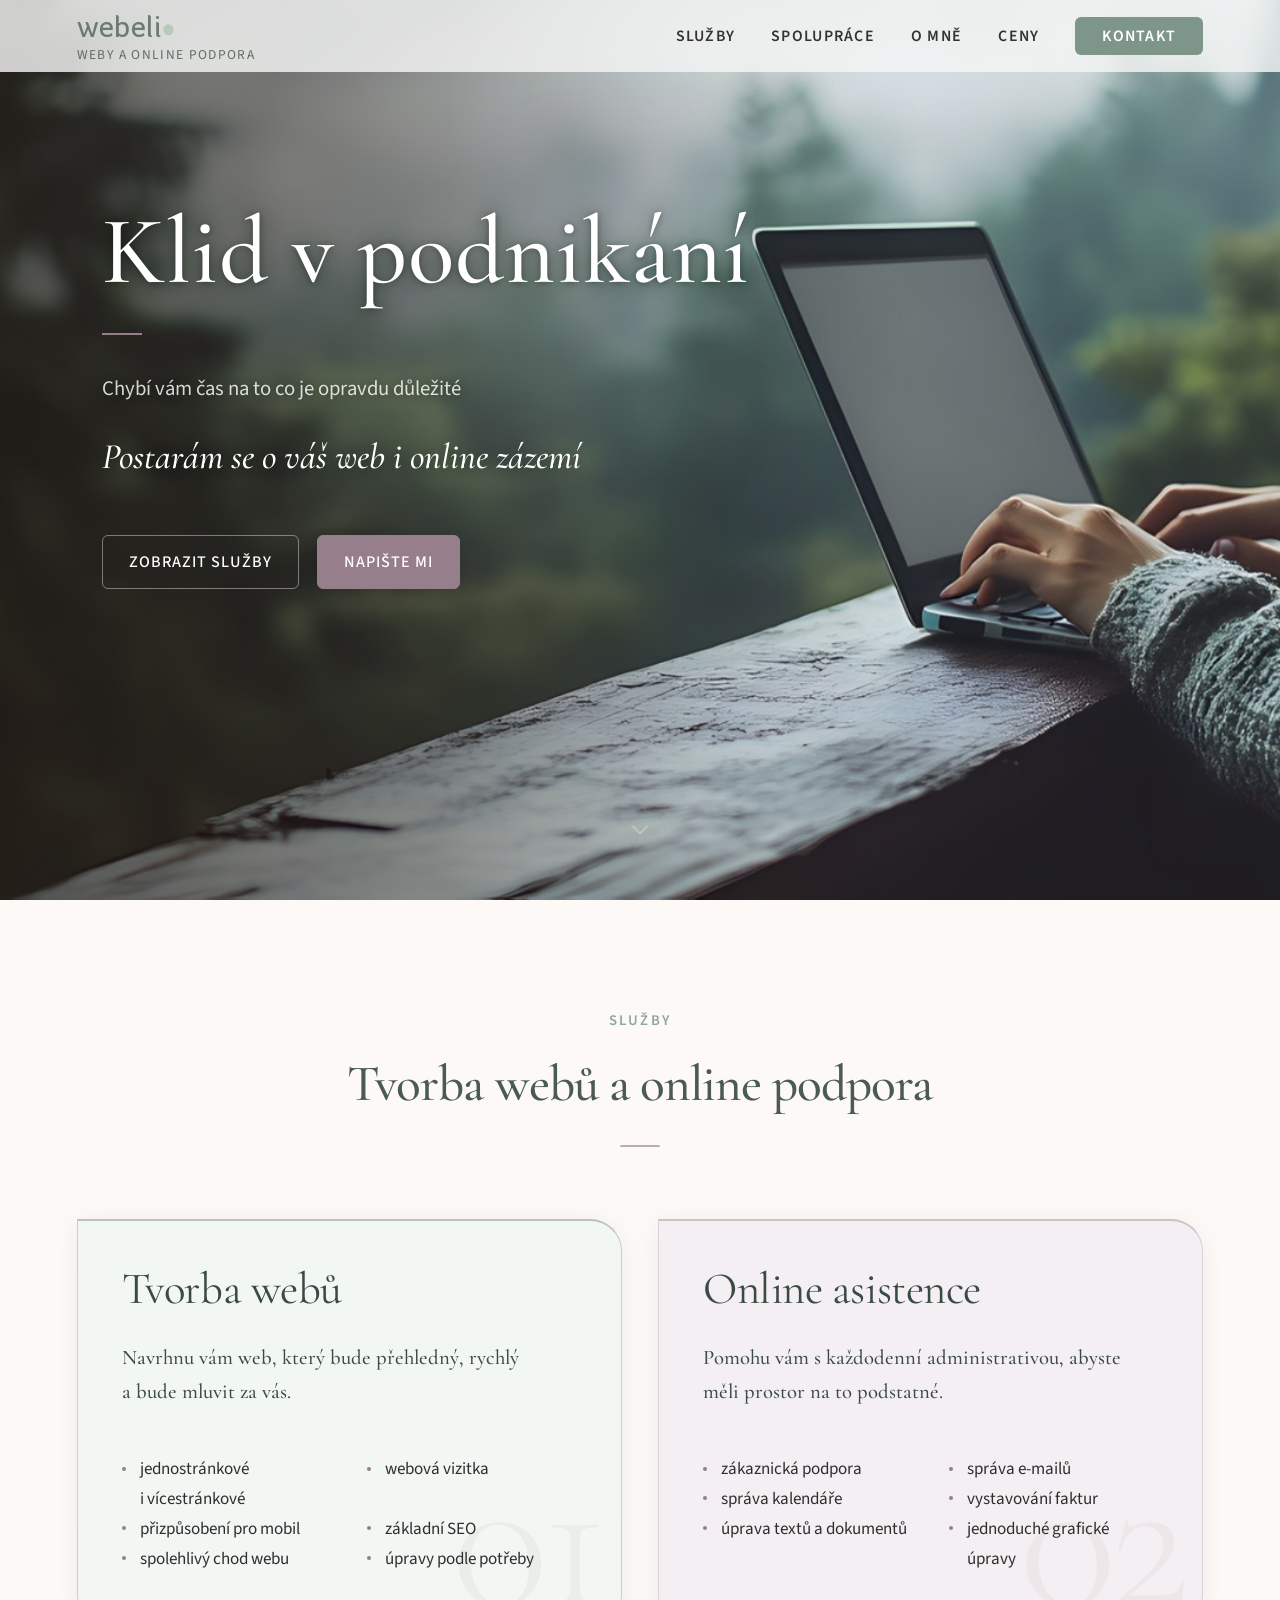
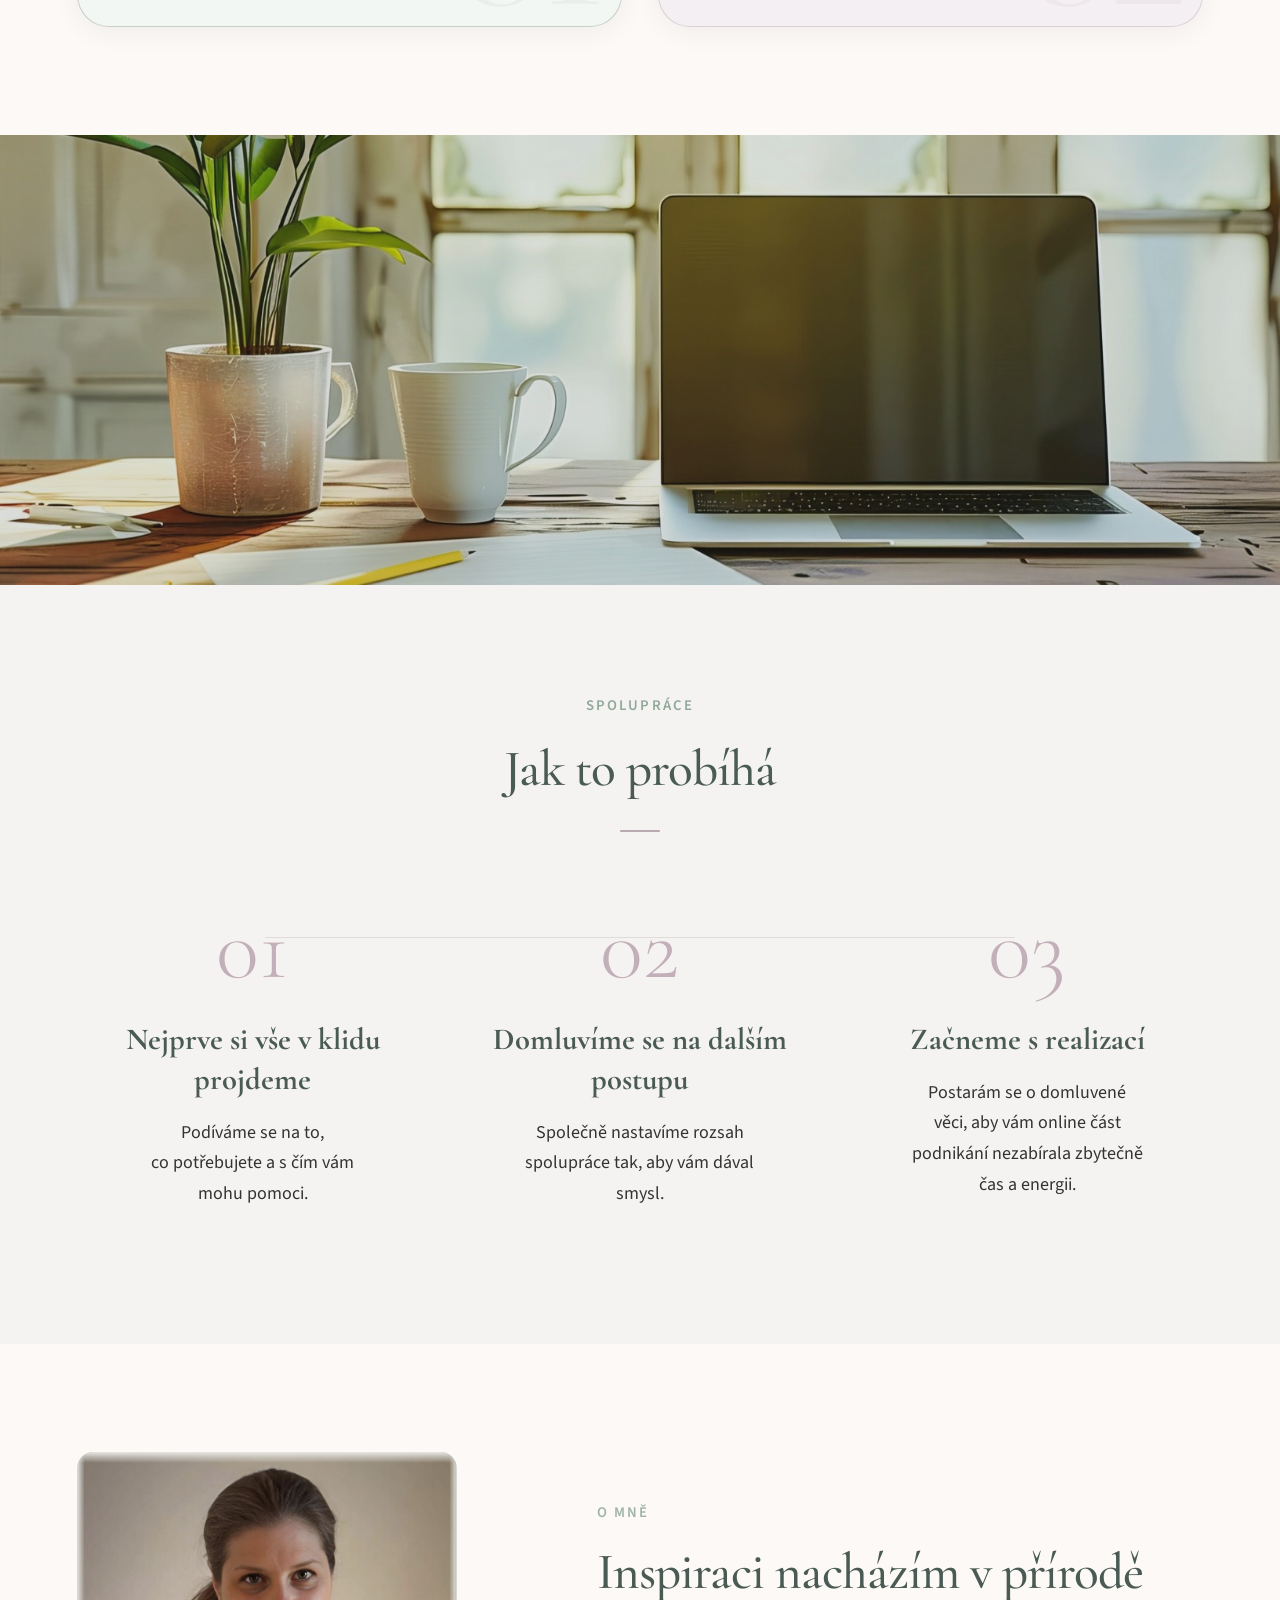
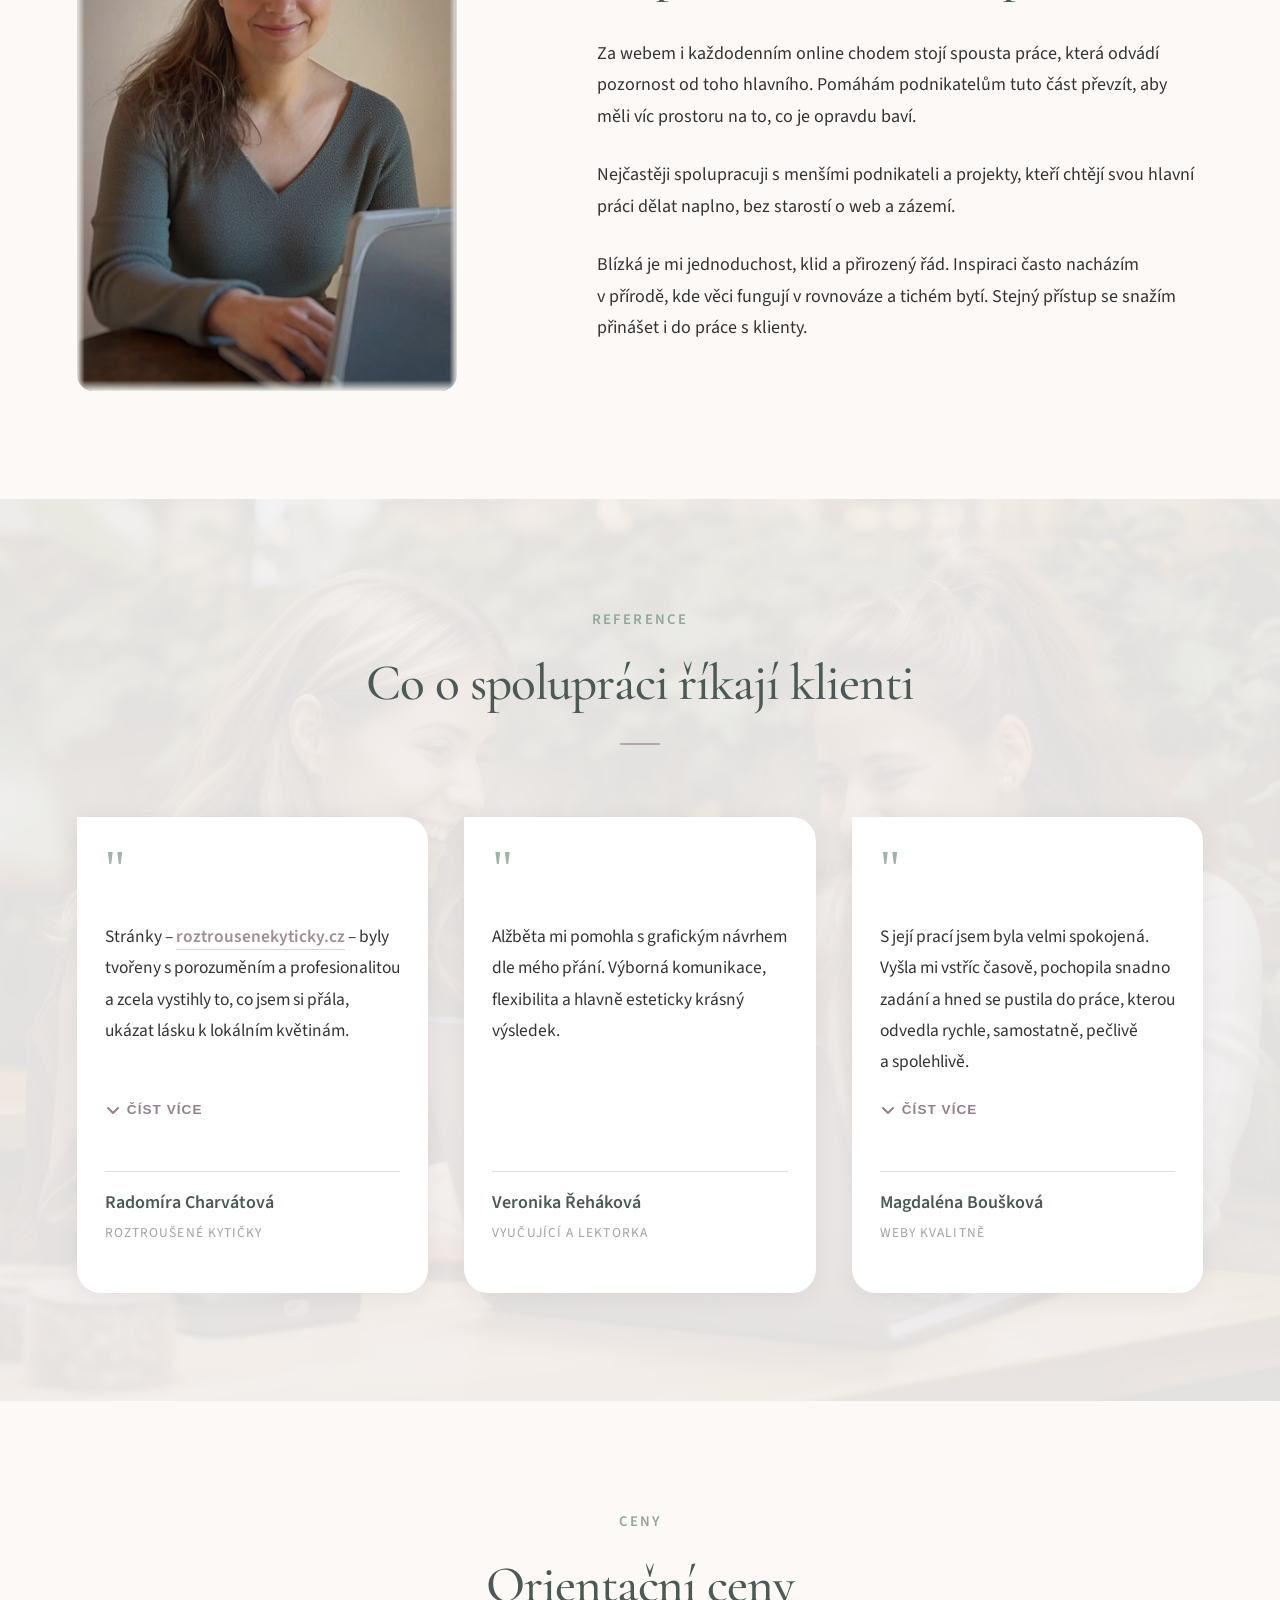
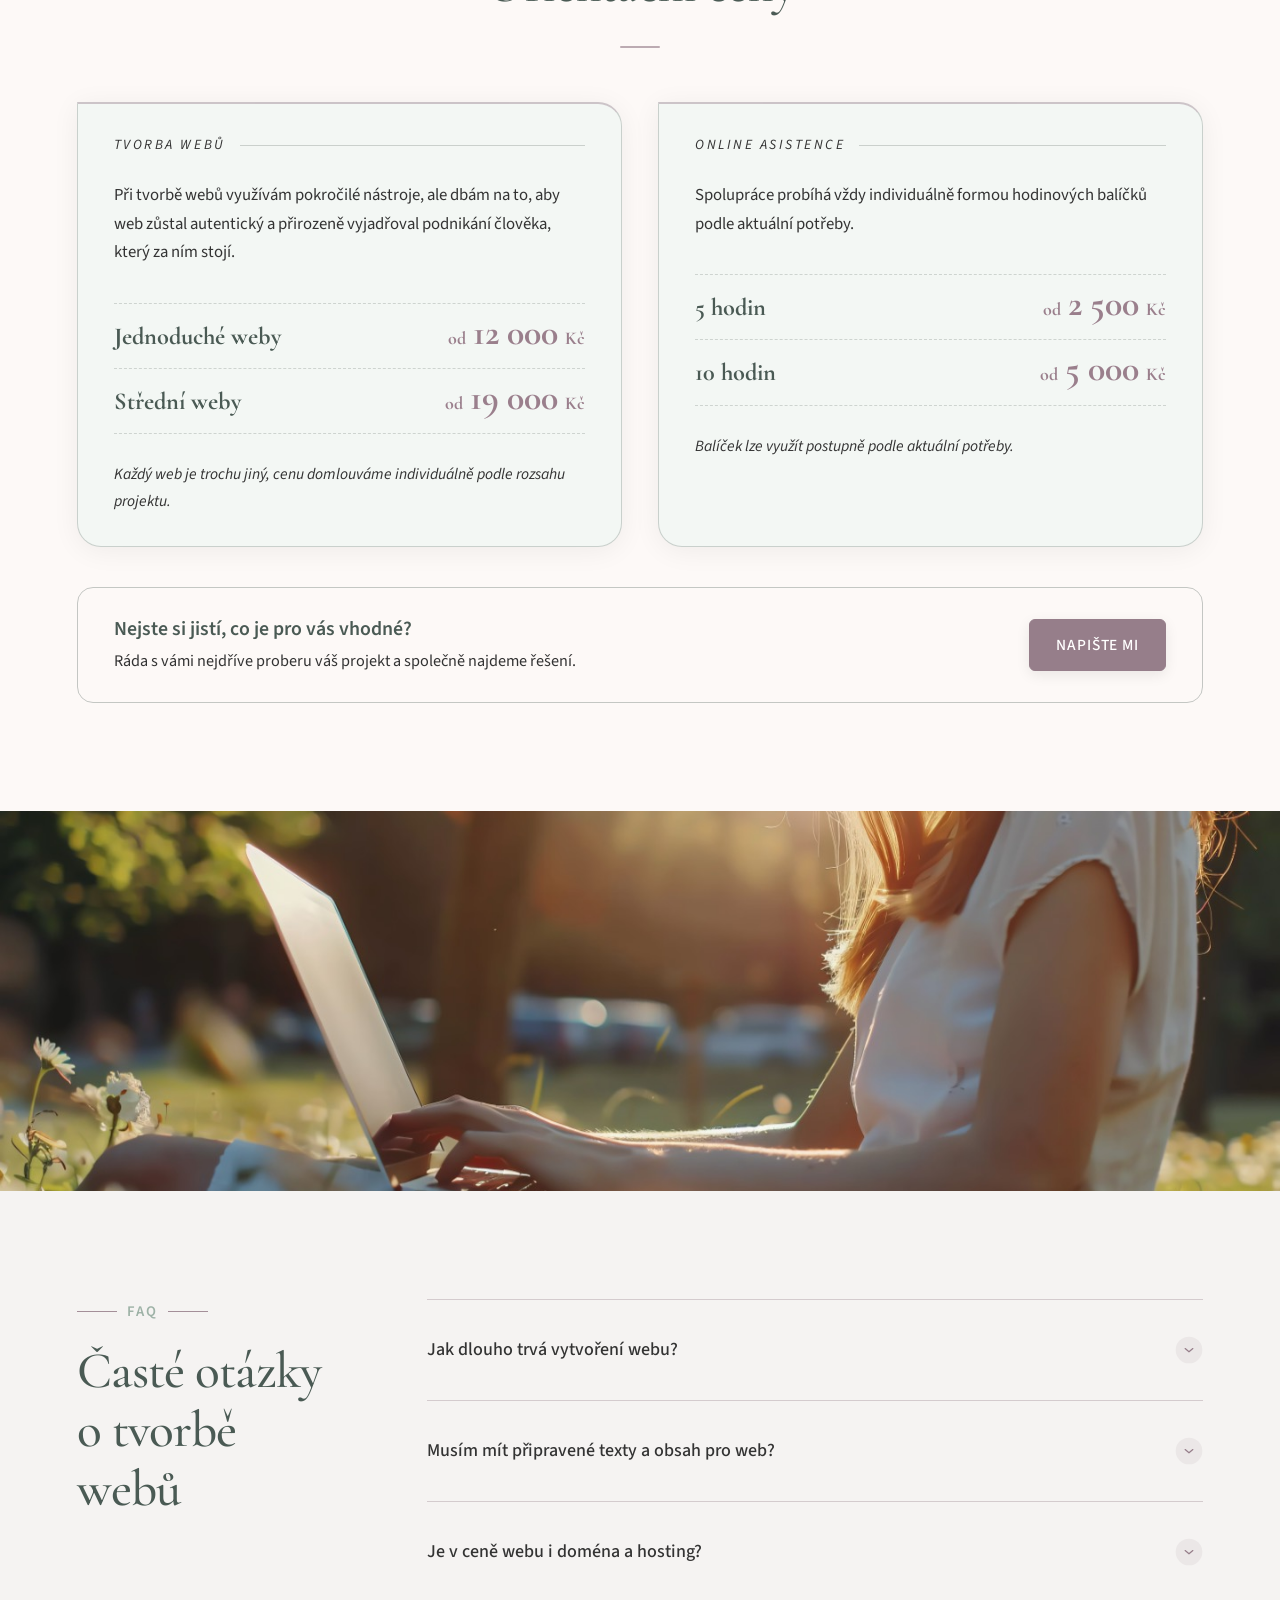
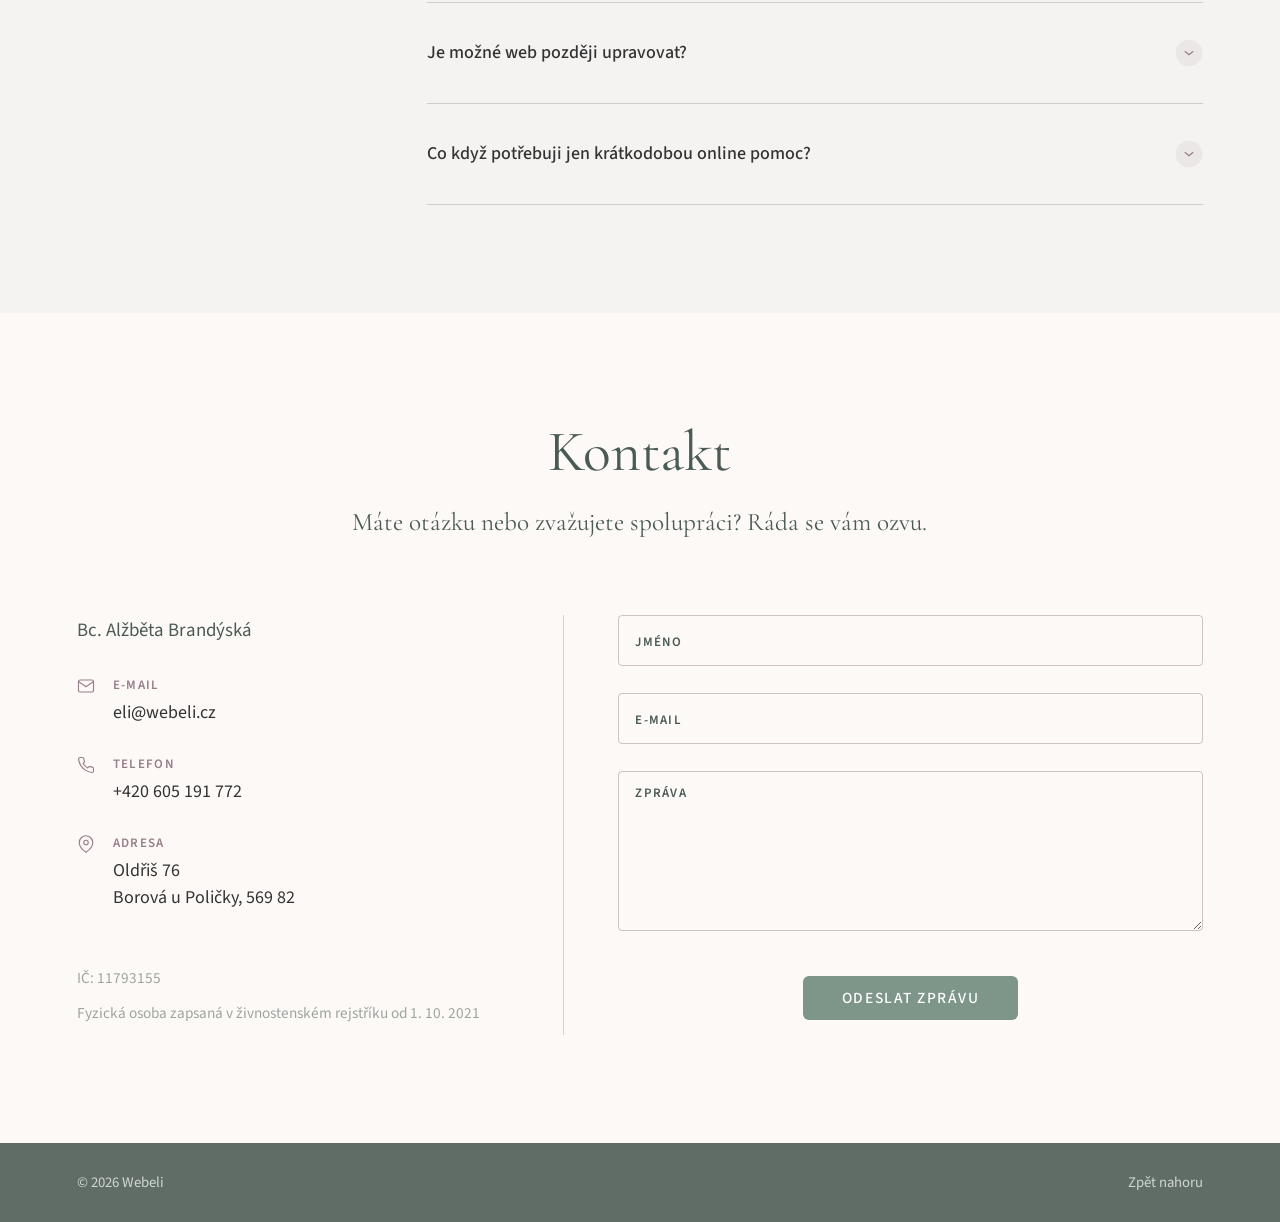
==== commit 6f8802a3: "finalweb3" ====
--- a/index.html
+++ b/index.html
@@ -47,7 +47,7 @@
   <noscript><link rel="stylesheet" href="https://fonts.googleapis.com/css2?family=Source+Sans+3:ital,wght@0,300;0,400;0,500;0,600;0,700;1,400&family=Cormorant+Garamond:ital,wght@0,300;0,400;0,500;0,600;0,700;1,300;1,400;1,500;1,600;1,700&family=Cormorant+Upright:wght@300;400;500;600;700&display=swap"></noscript>
 
   <!-- CSS -->
-  <link rel="stylesheet" href="style.css?v=54.0">
+  <link rel="stylesheet" href="style.css?v=57.0">
 
   <!-- Strukturovaná data – LocalBusiness -->
   <script type="application/ld+json">
--- a/style.css
+++ b/style.css
@@ -1066,23 +1066,22 @@
 }
 
 .about-text p {
-  font-size: 0.95rem;
   color: var(--color-text);
-  opacity: 0.85;
-  line-height: 1.8;
+  line-height: 1.75;
   margin-bottom: var(--space-3);
-}
-
-.about-text p:first-of-type {
-  font-size: clamp(1rem, 1.5vw, 1.08rem);
-  color: var(--color-heading);
-  opacity: 1;
-  line-height: 1.75;
-  margin-bottom: var(--space-5);
 }
 
 .about-text p:last-of-type {
   margin-bottom: 0;
+}
+
+@media (max-width: 1023px) {
+  .about-text p {
+    font-size: clamp(1rem, 1.5vw, 1.08rem);
+    color: var(--color-heading);
+    opacity: 1;
+    line-height: 1.75;
+  }
 }
 
 .about-heading {
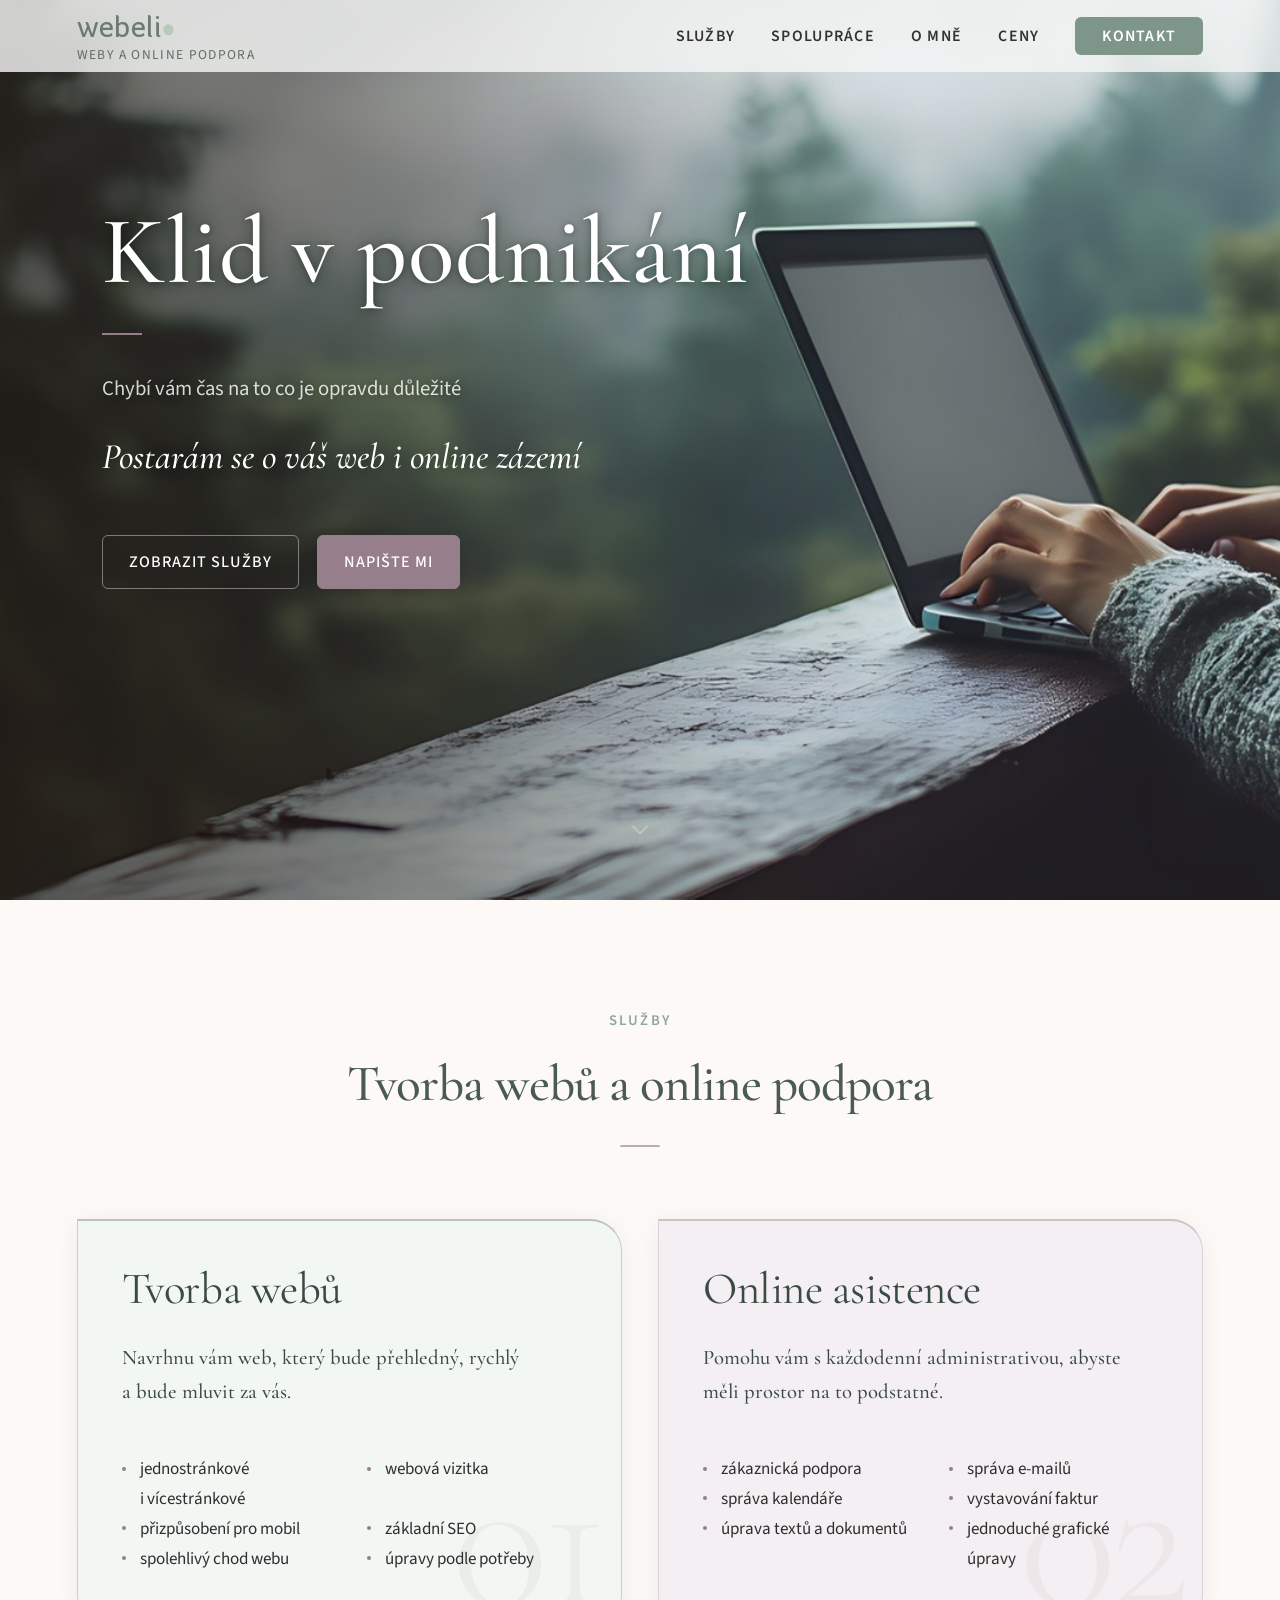
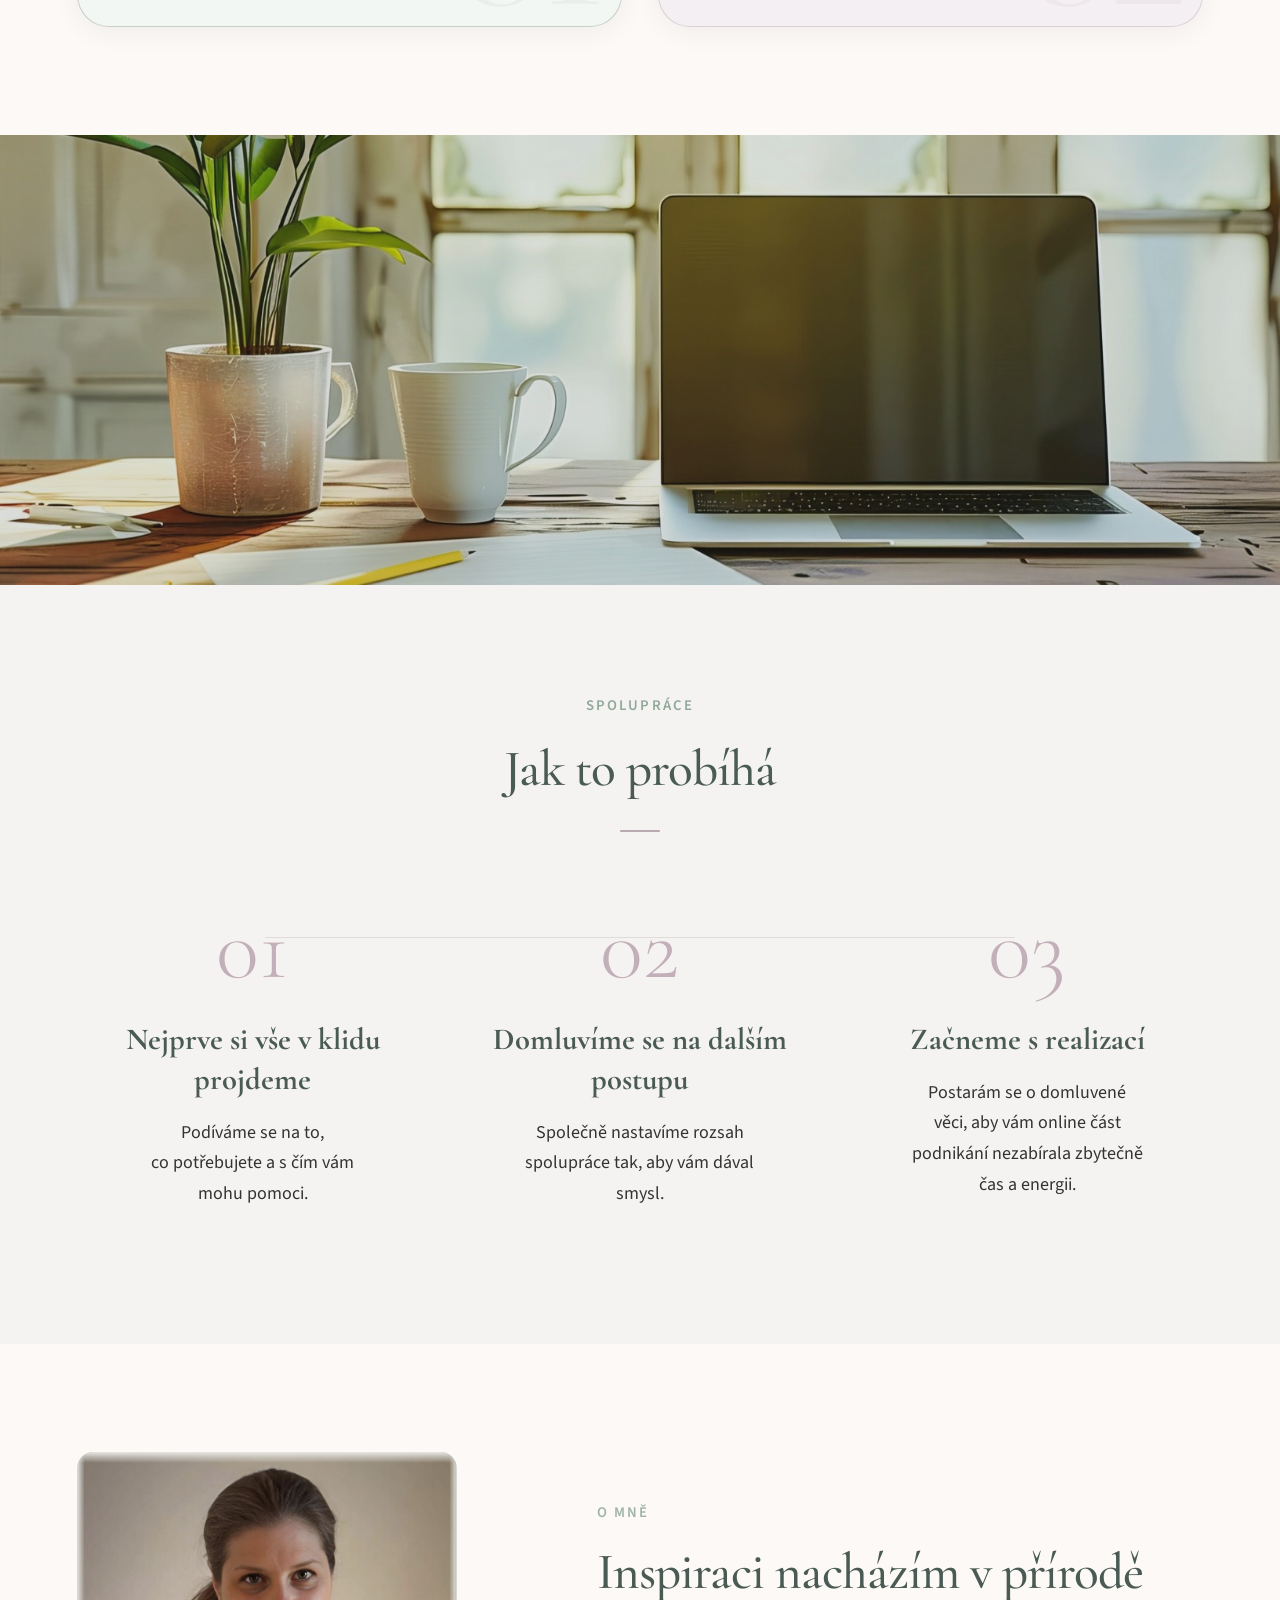
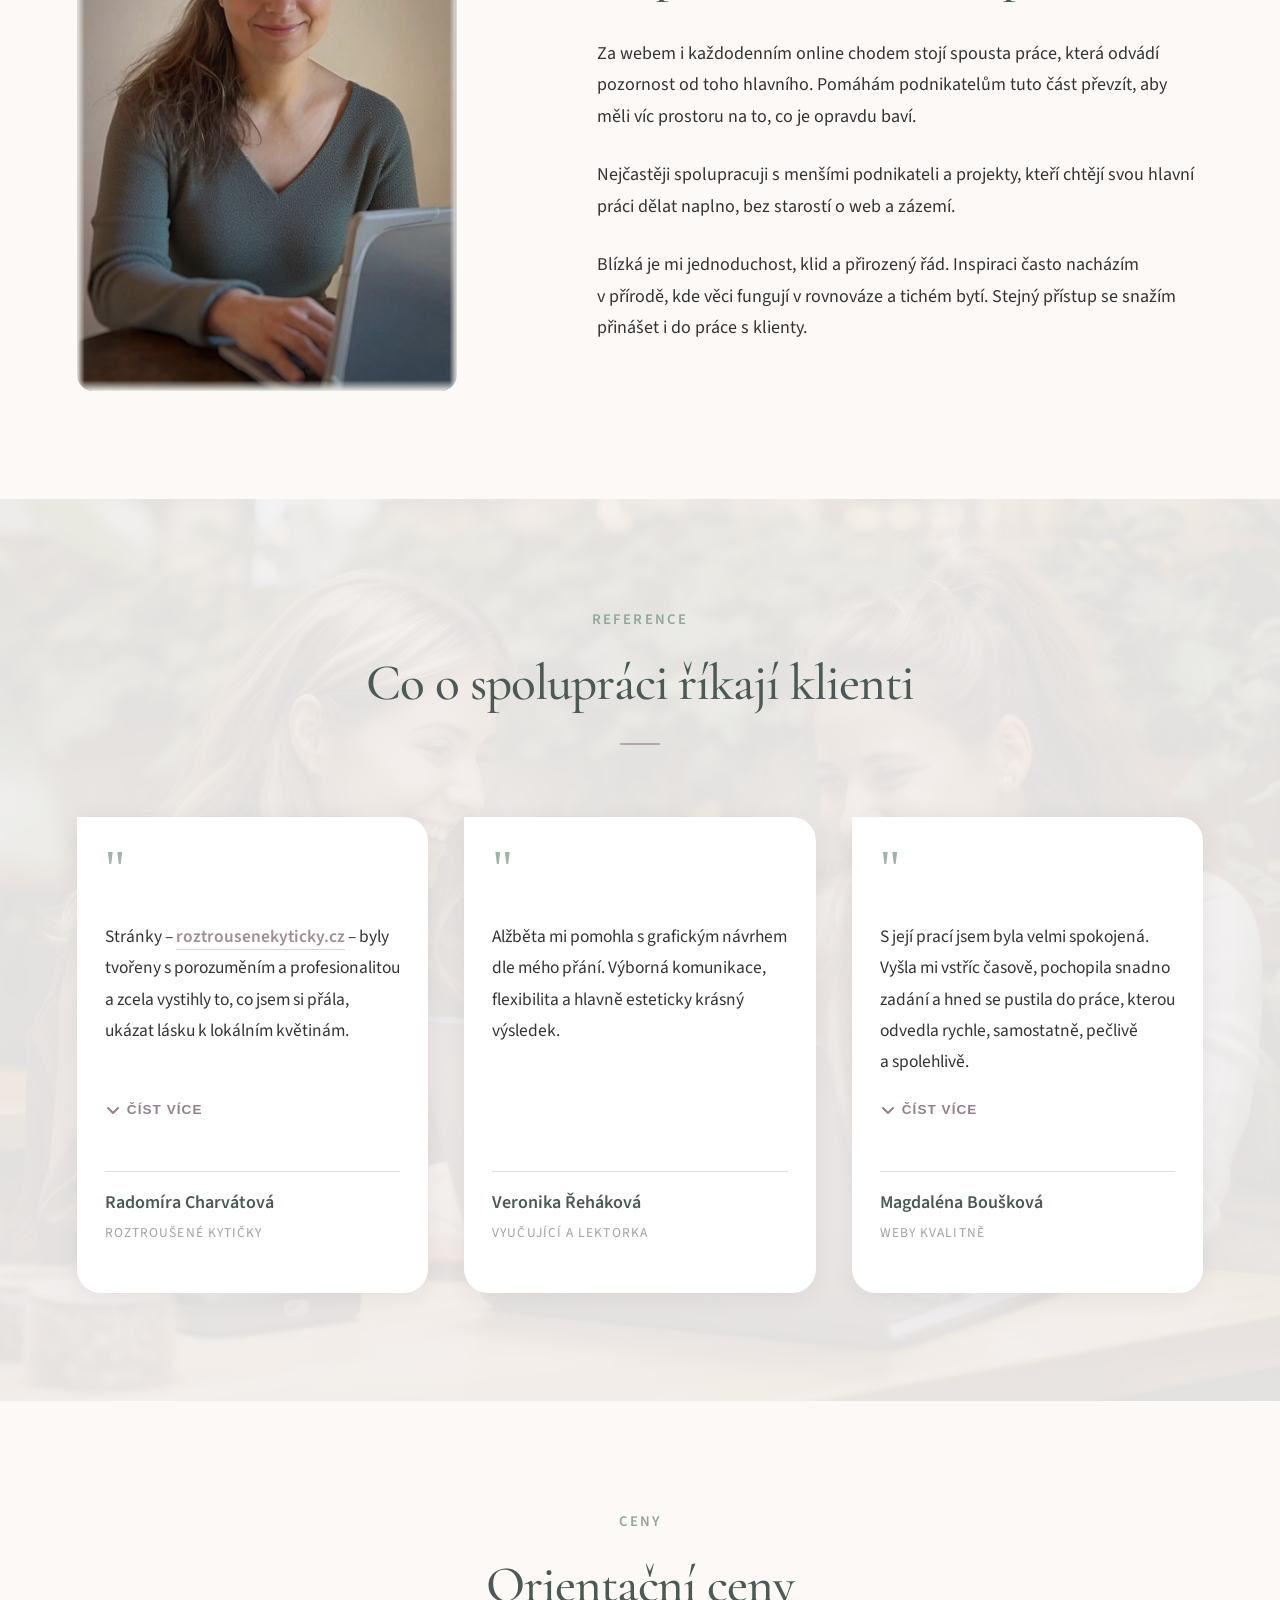
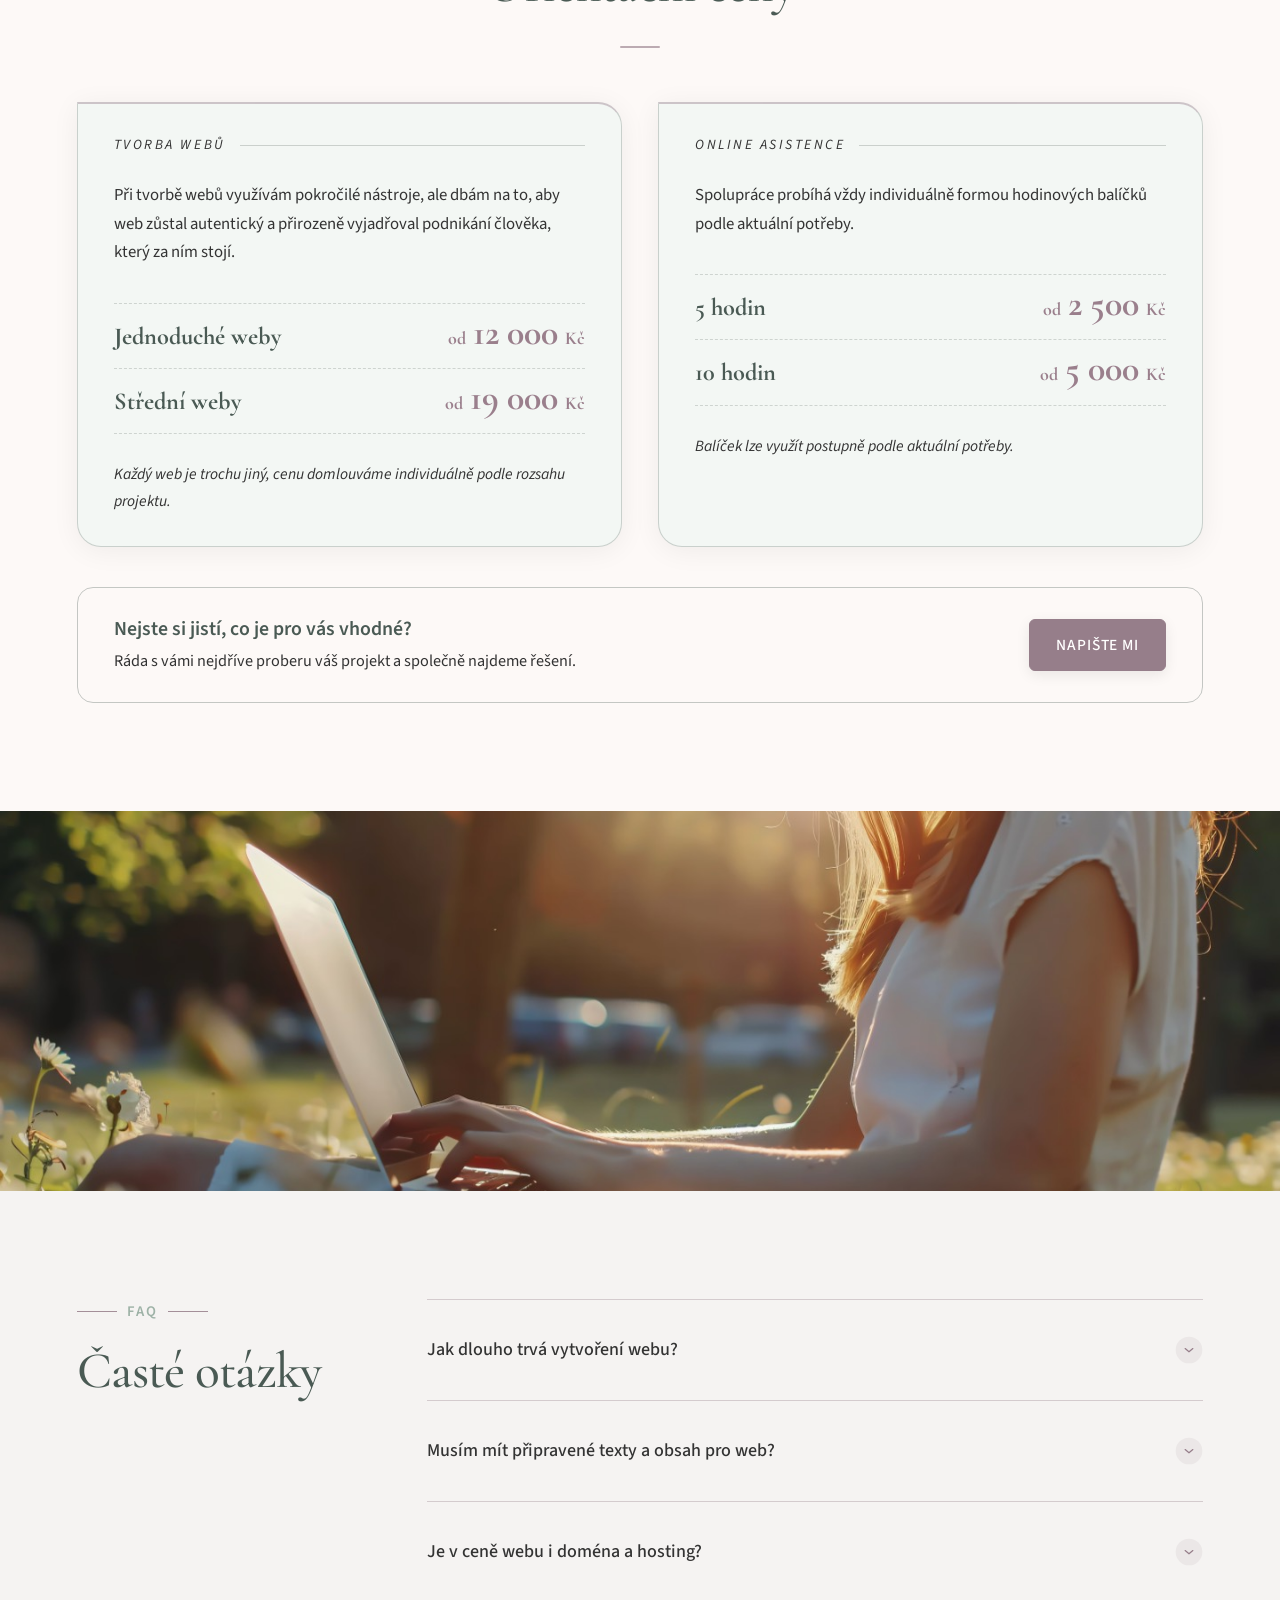
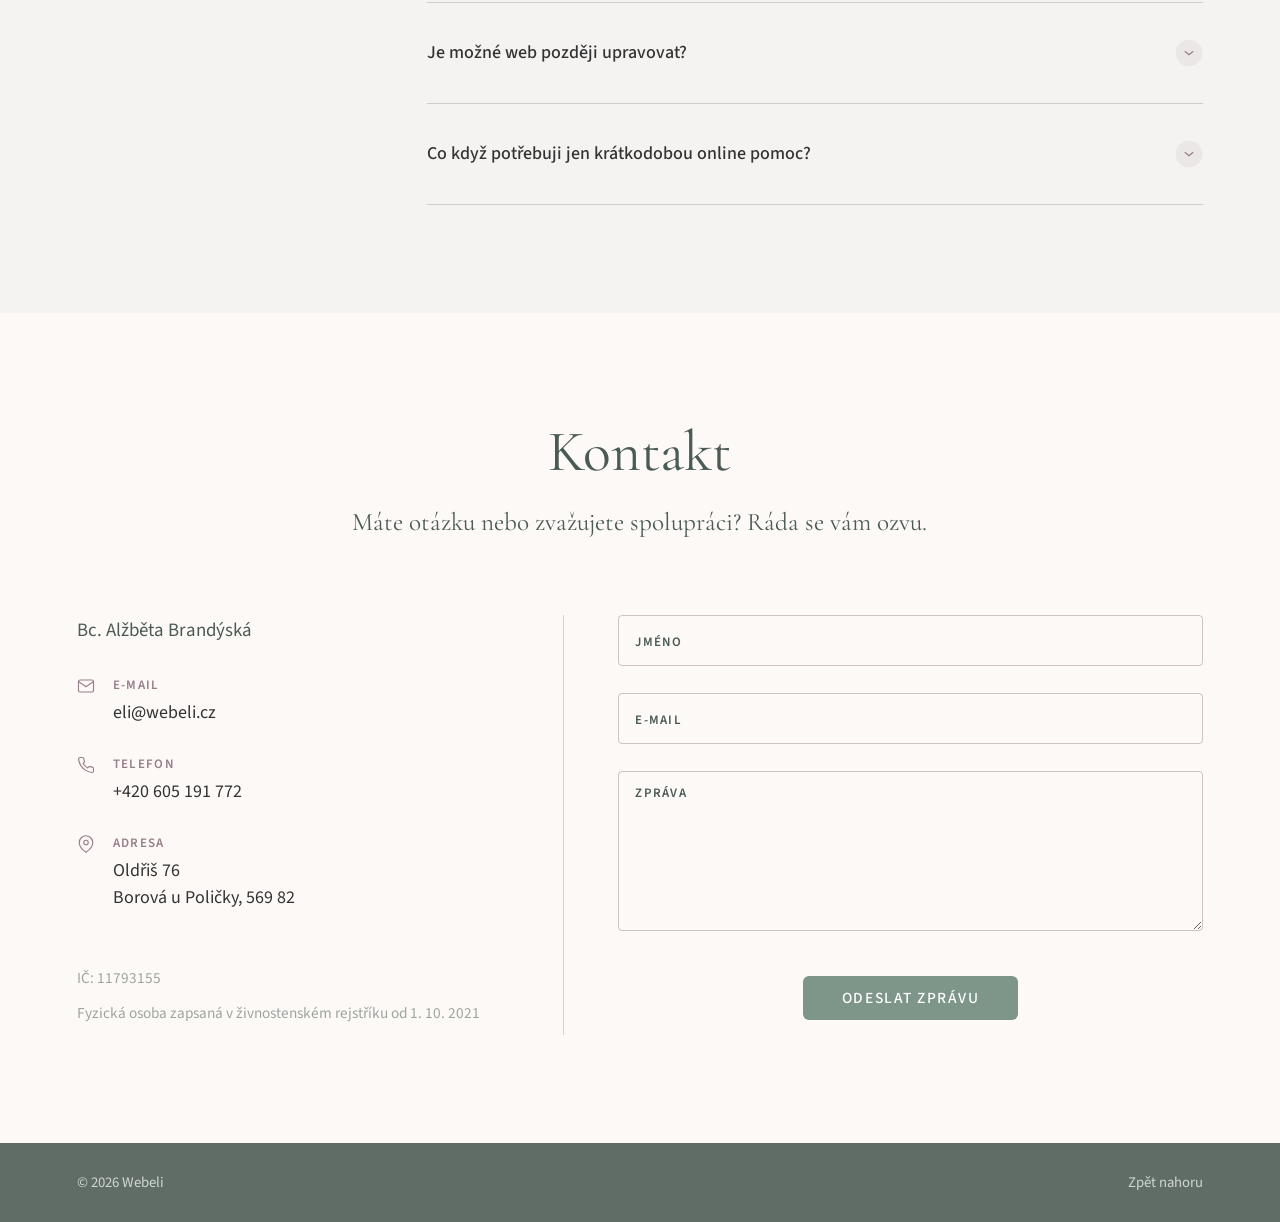
==== commit b7408b30: "fix: FAQ nadpis zkrácen na Časté otázky Co-Authored-By: Claude Sonnet 4.6 <noreply@anthropic.com>" ====
--- a/index.html
+++ b/index.html
@@ -22,7 +22,7 @@
   <meta property="og:url" content="https://webeli.cz">
   <meta property="og:site_name" content="Webeli">
   <meta property="og:locale" content="cs_CZ">
-  <meta property="og:image" content="https://webeli.cz/og-image.jpg">
+  <meta property="og:image" content="https://webeli.cz/og-image3.jpg">
   <meta property="og:image:width" content="1200">
   <meta property="og:image:height" content="630">
 
@@ -472,7 +472,7 @@
 
         <div class="faq-heading fade-in">
           <span class="section-label">FAQ</span>
-          <h2>Časté otázky<br>o&nbsp;tvorbě webů</h2>
+          <h2>Časté otázky</h2>
         </div>
 
         <div class="faq-grid">
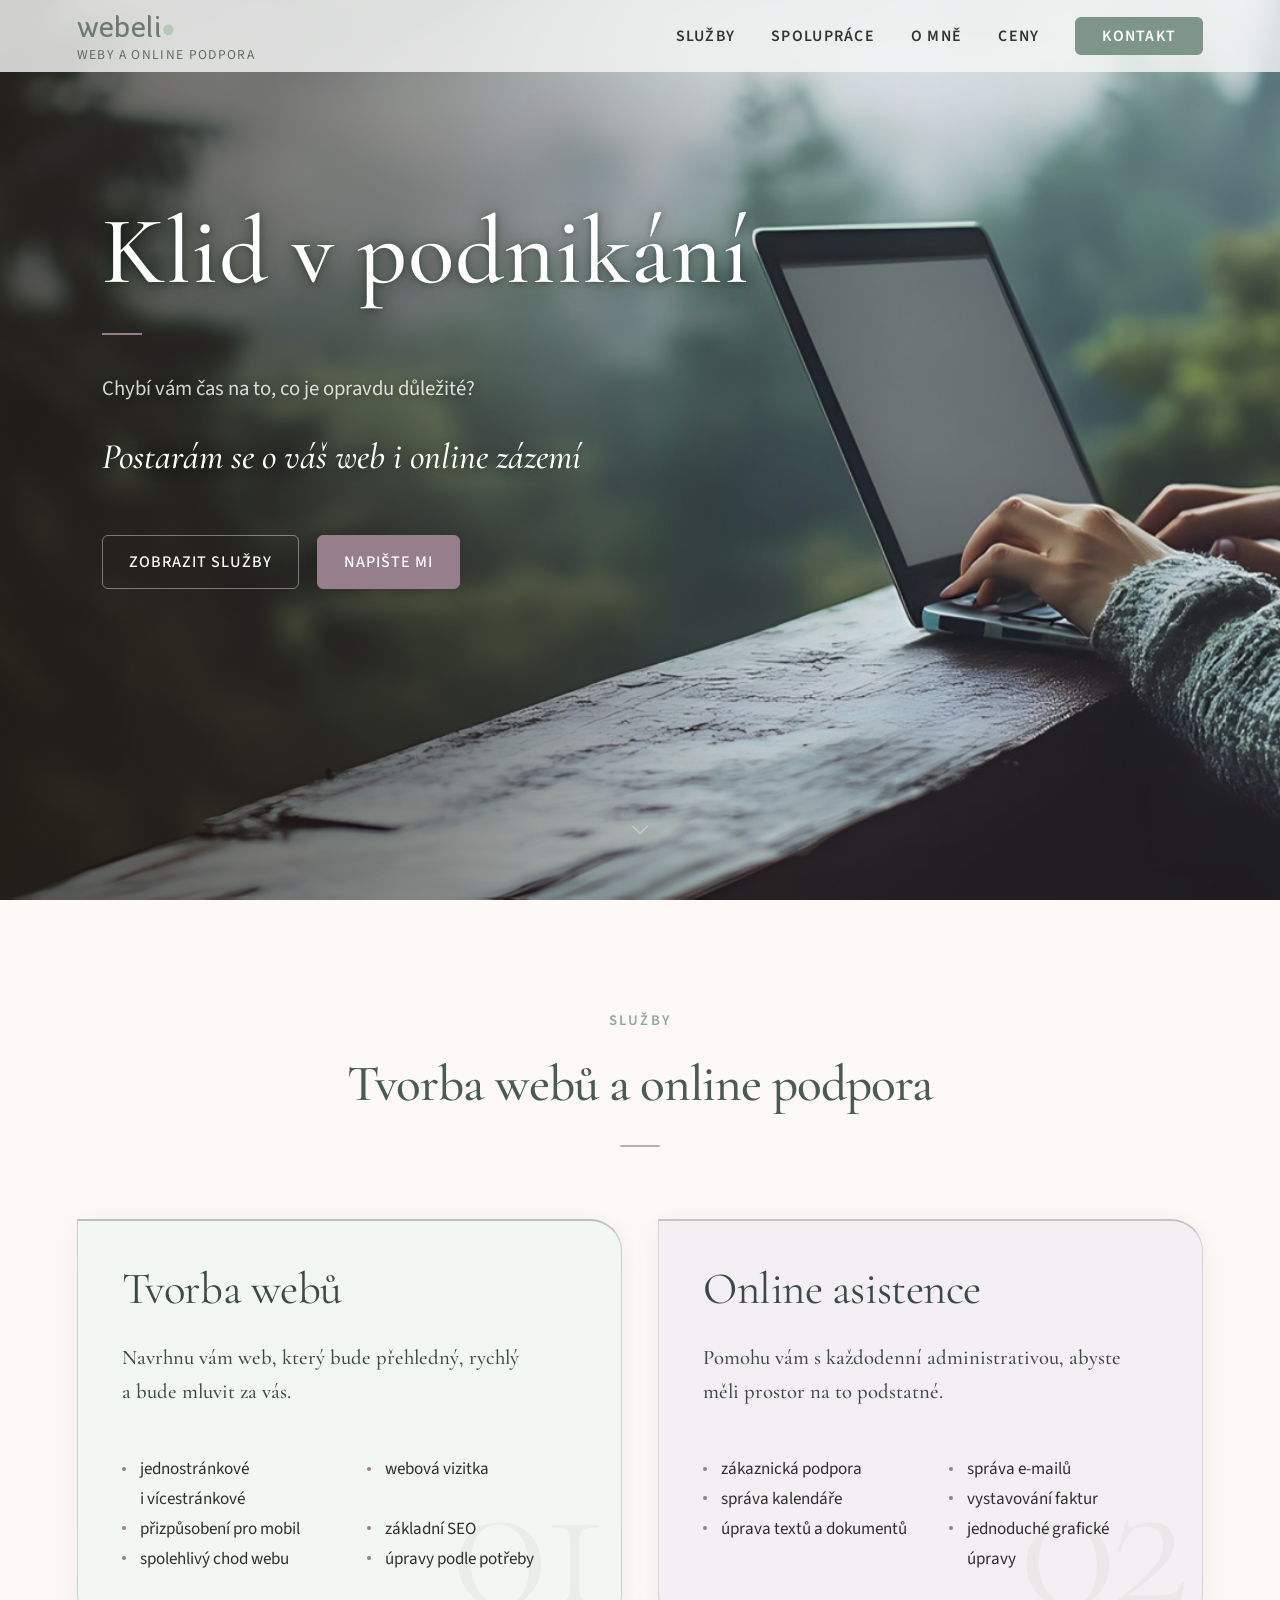
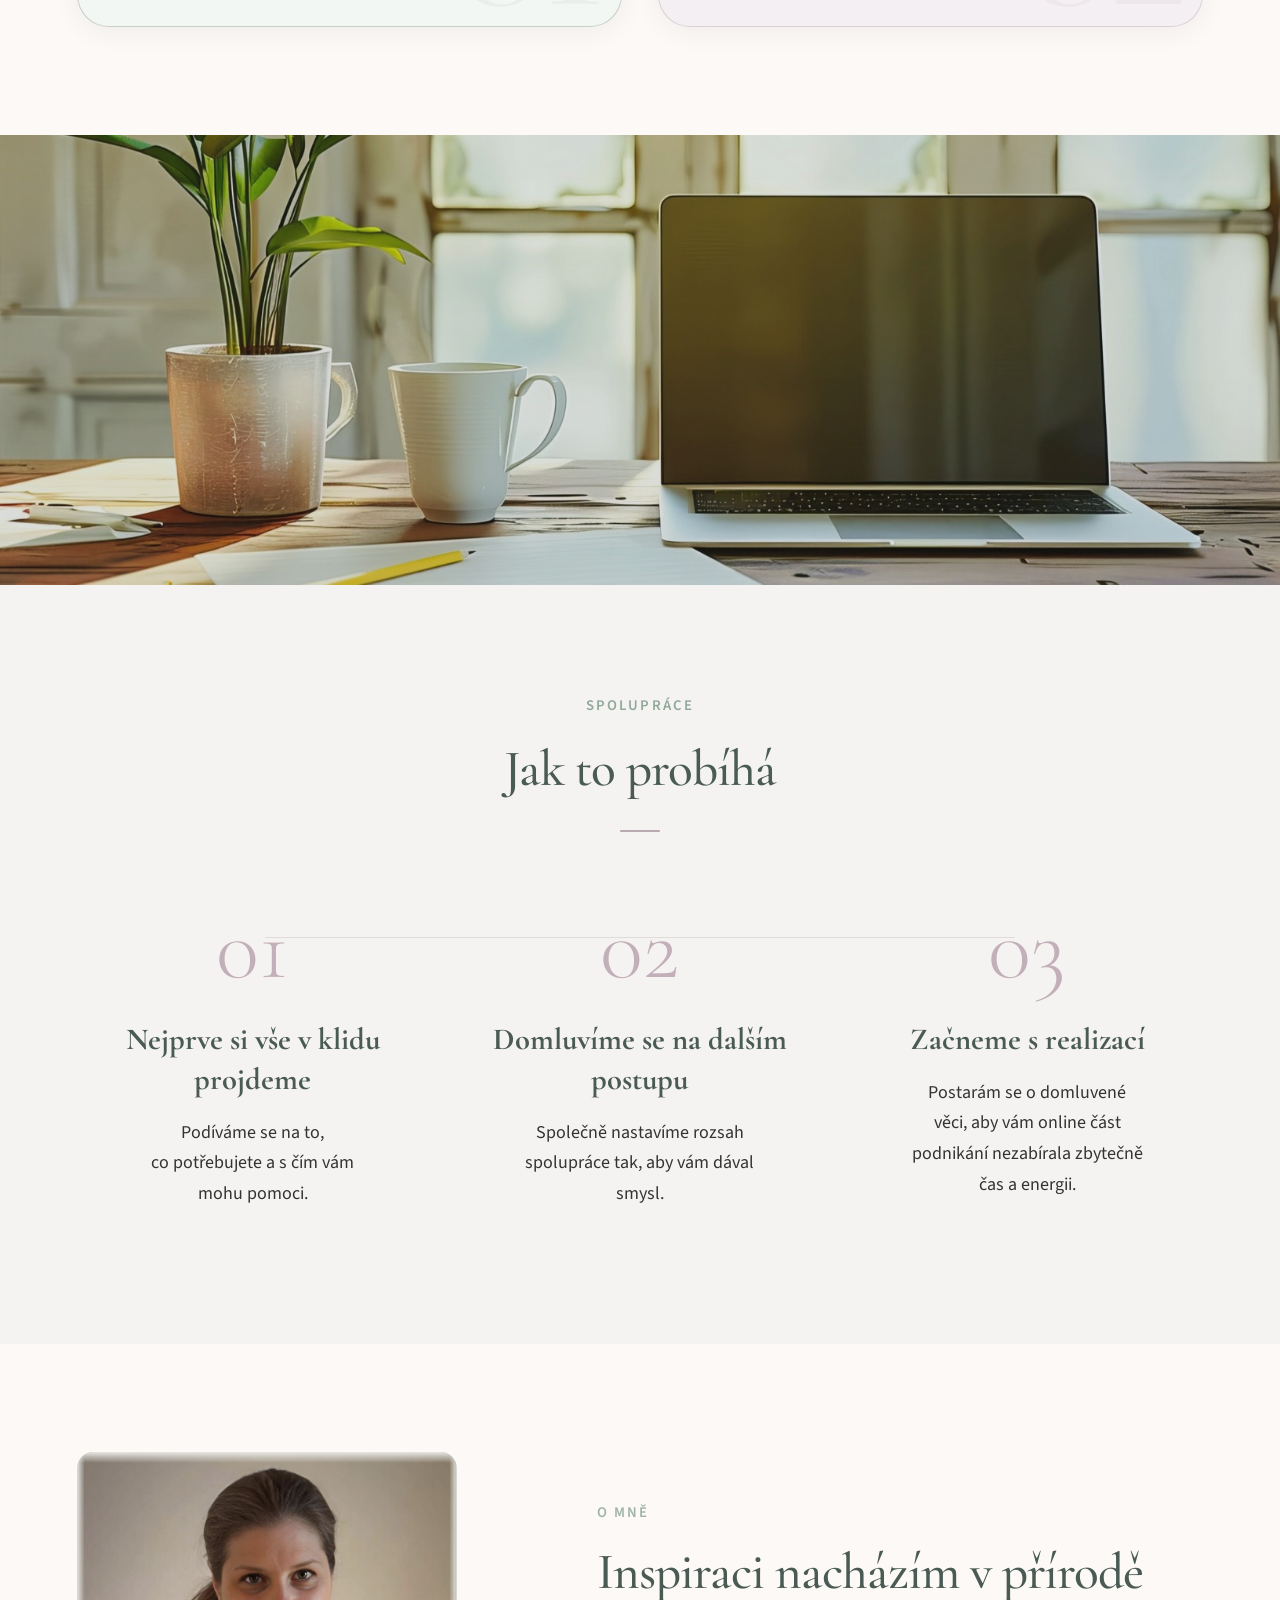
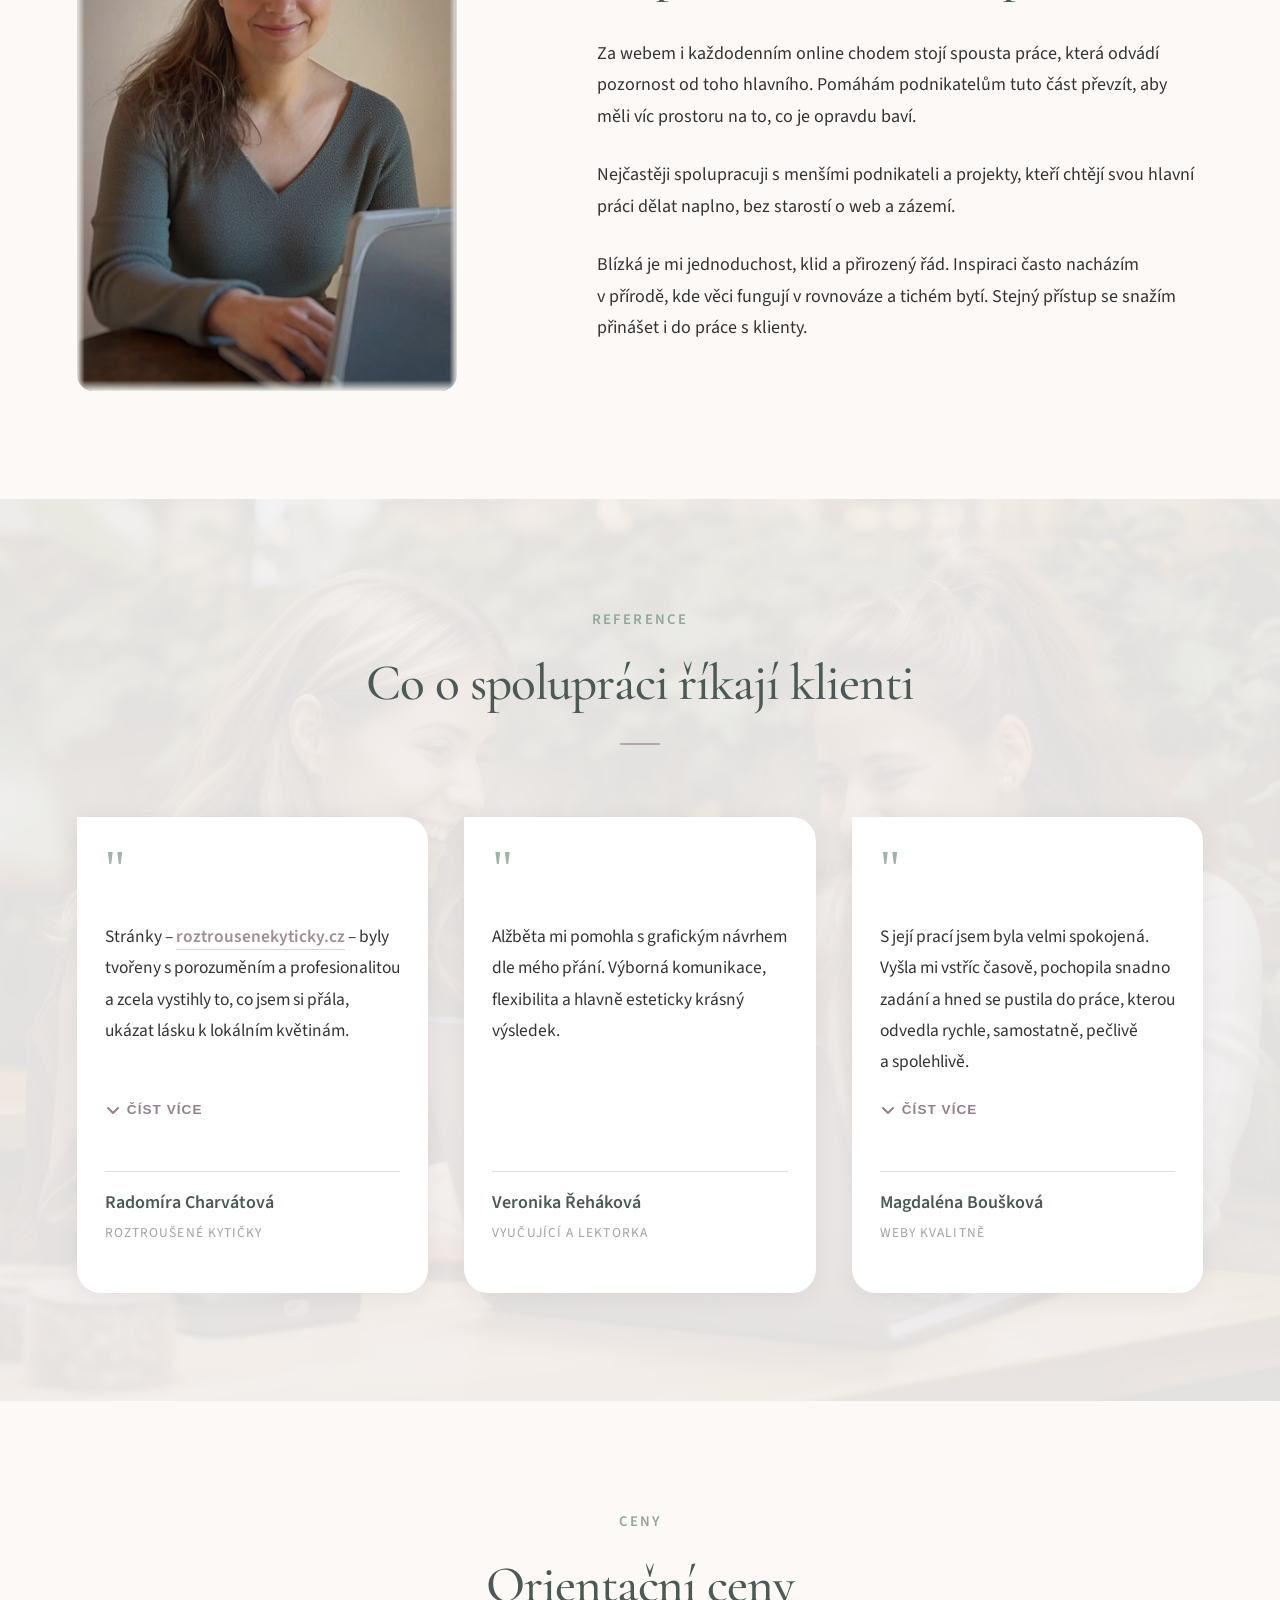
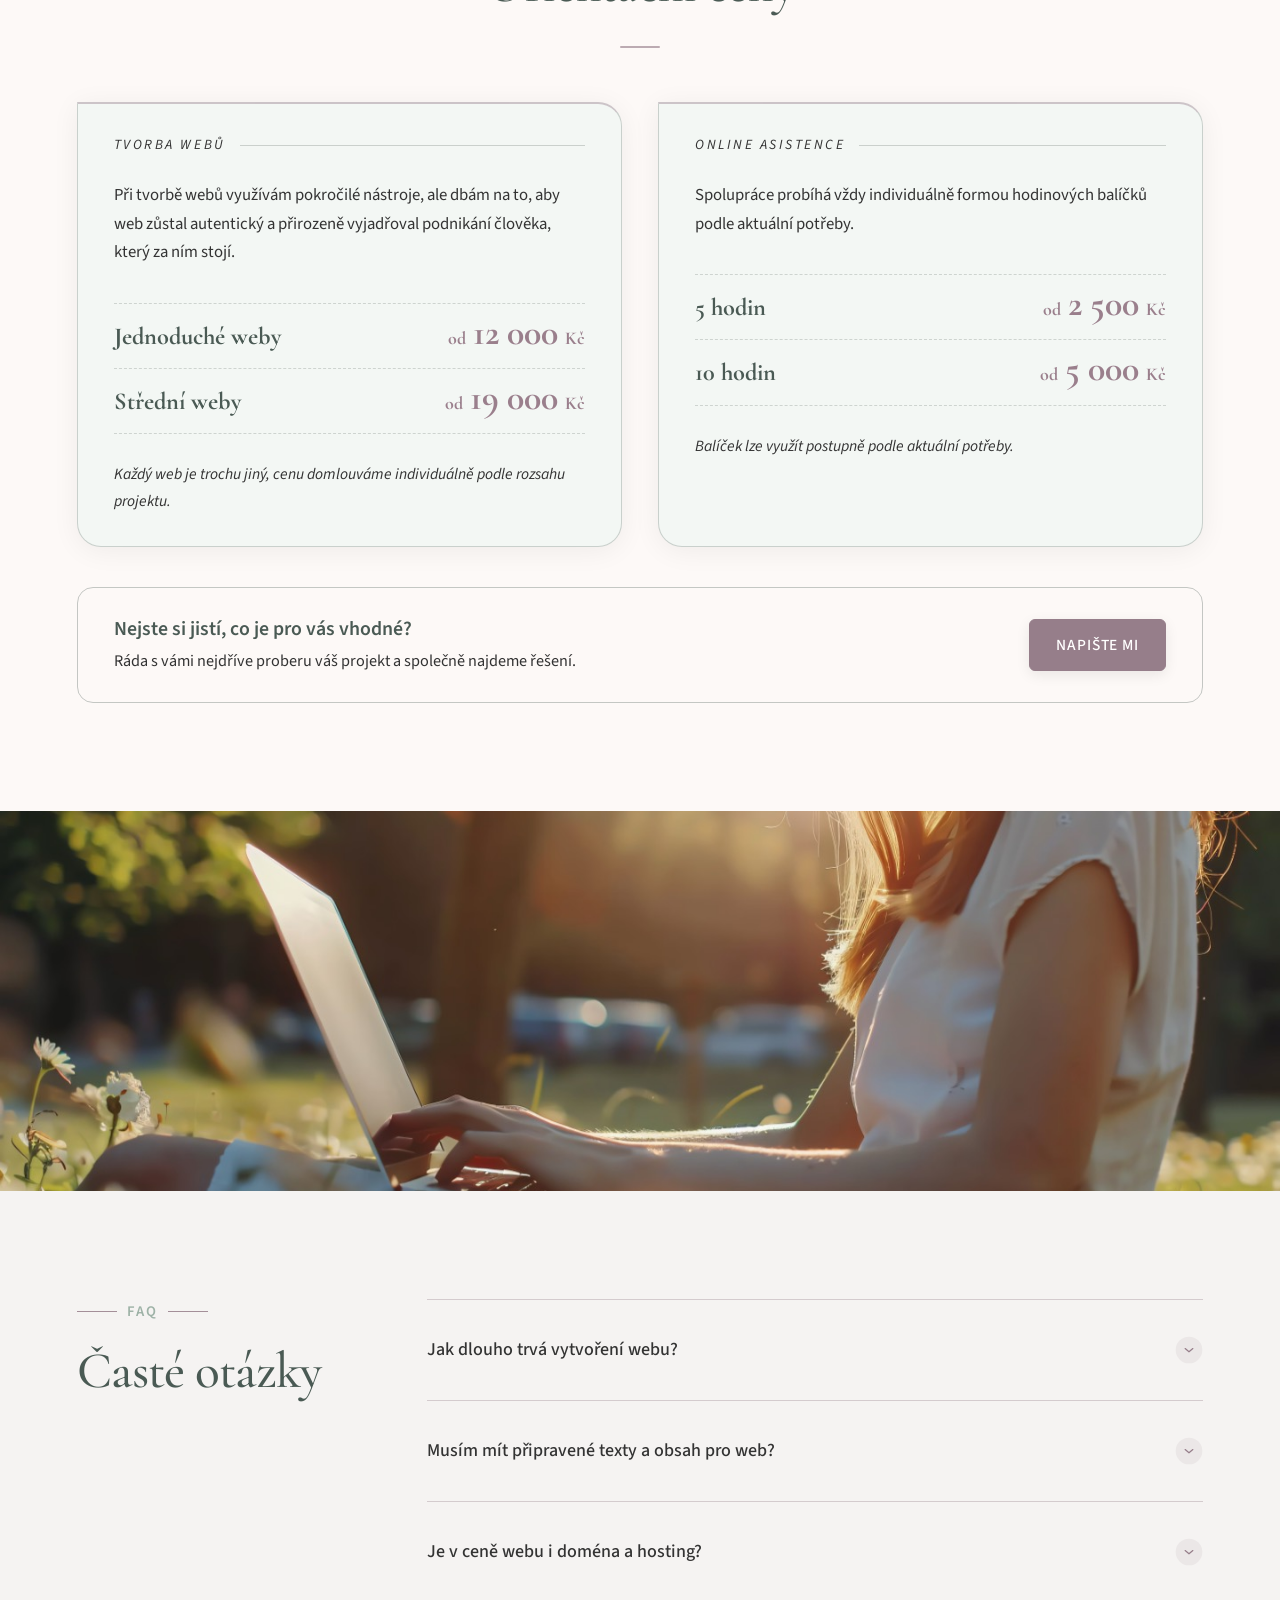
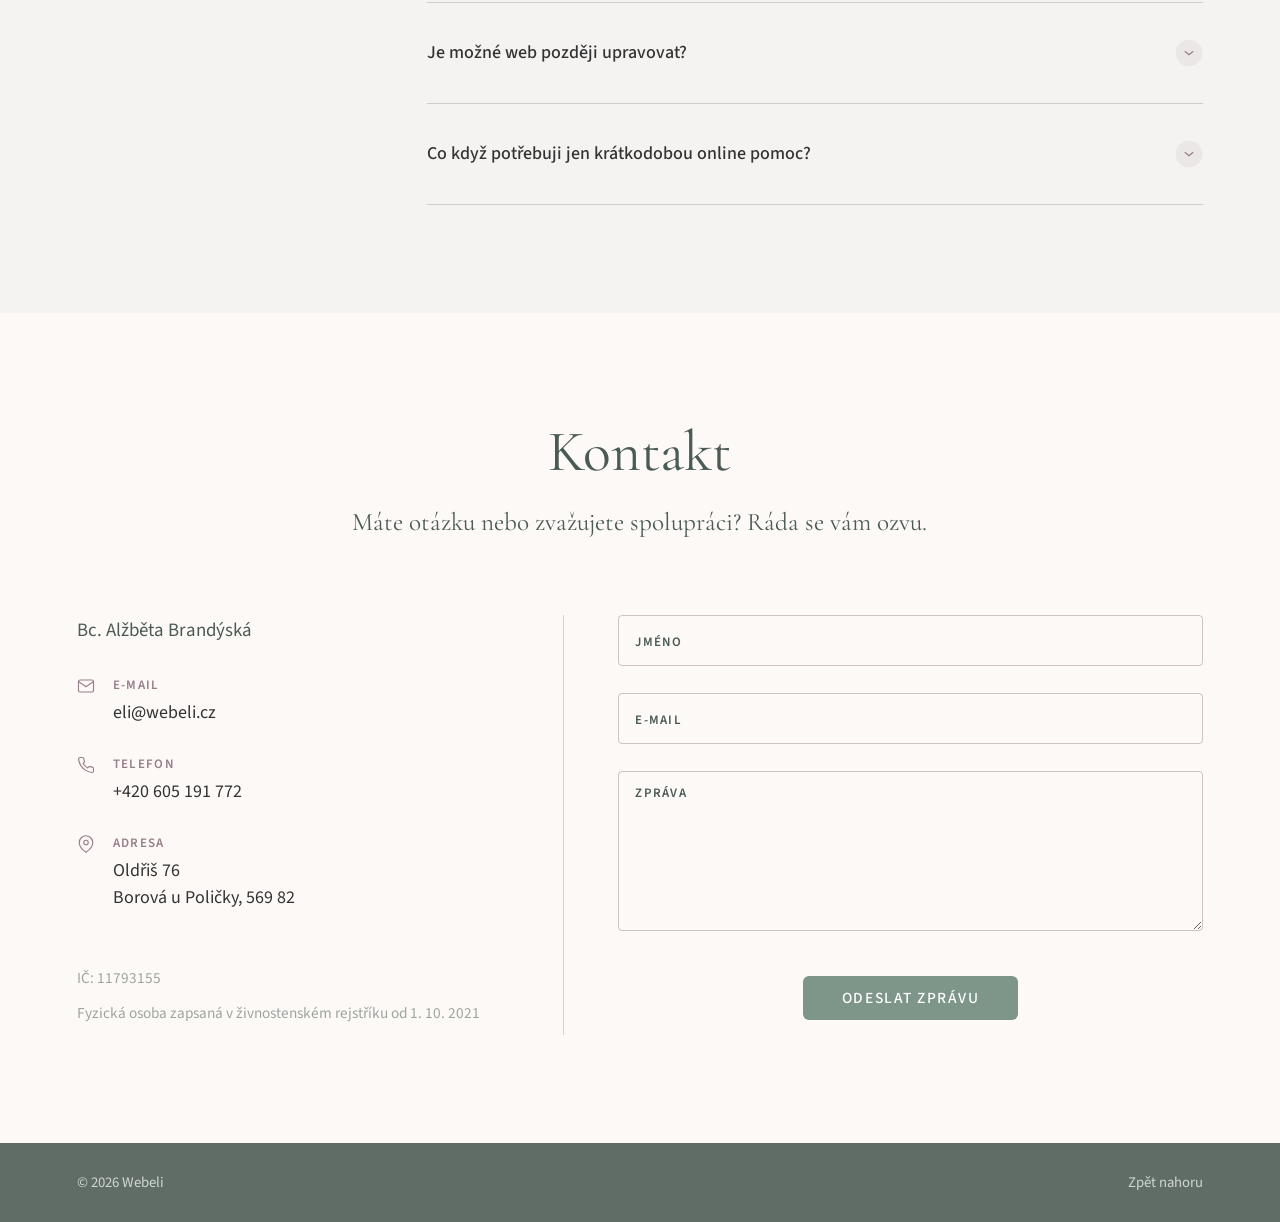
==== commit 2946adf8: "fix: doplněna čárka a otazník v hero větě Co-Authored-By: Claude Sonnet 4.6 <noreply@anthropic.com>" ====
--- a/index.html
+++ b/index.html
@@ -219,7 +219,7 @@
     <div class="hero-content">
       <h1>Klid<br class="hero-br-mobile"> v&nbsp;podnikání</h1>
       <div class="hero-divider"></div>
-      <p class="hero-question hero-question--hide-mobile">Chybí vám čas na&nbsp;to co&nbsp;je opravdu důležité</p>
+      <p class="hero-question hero-question--hide-mobile">Chybí vám čas na&nbsp;to, co&nbsp;je opravdu důležité?</p>
       <p class="hero-answer">Postarám se o&nbsp;váš web<br class="hero-br-mobile"> i&nbsp;online zázemí</p>
       <div class="hero-cta-group">
         <a href="#sluzby" class="btn btn-primary">Zobrazit služby</a>
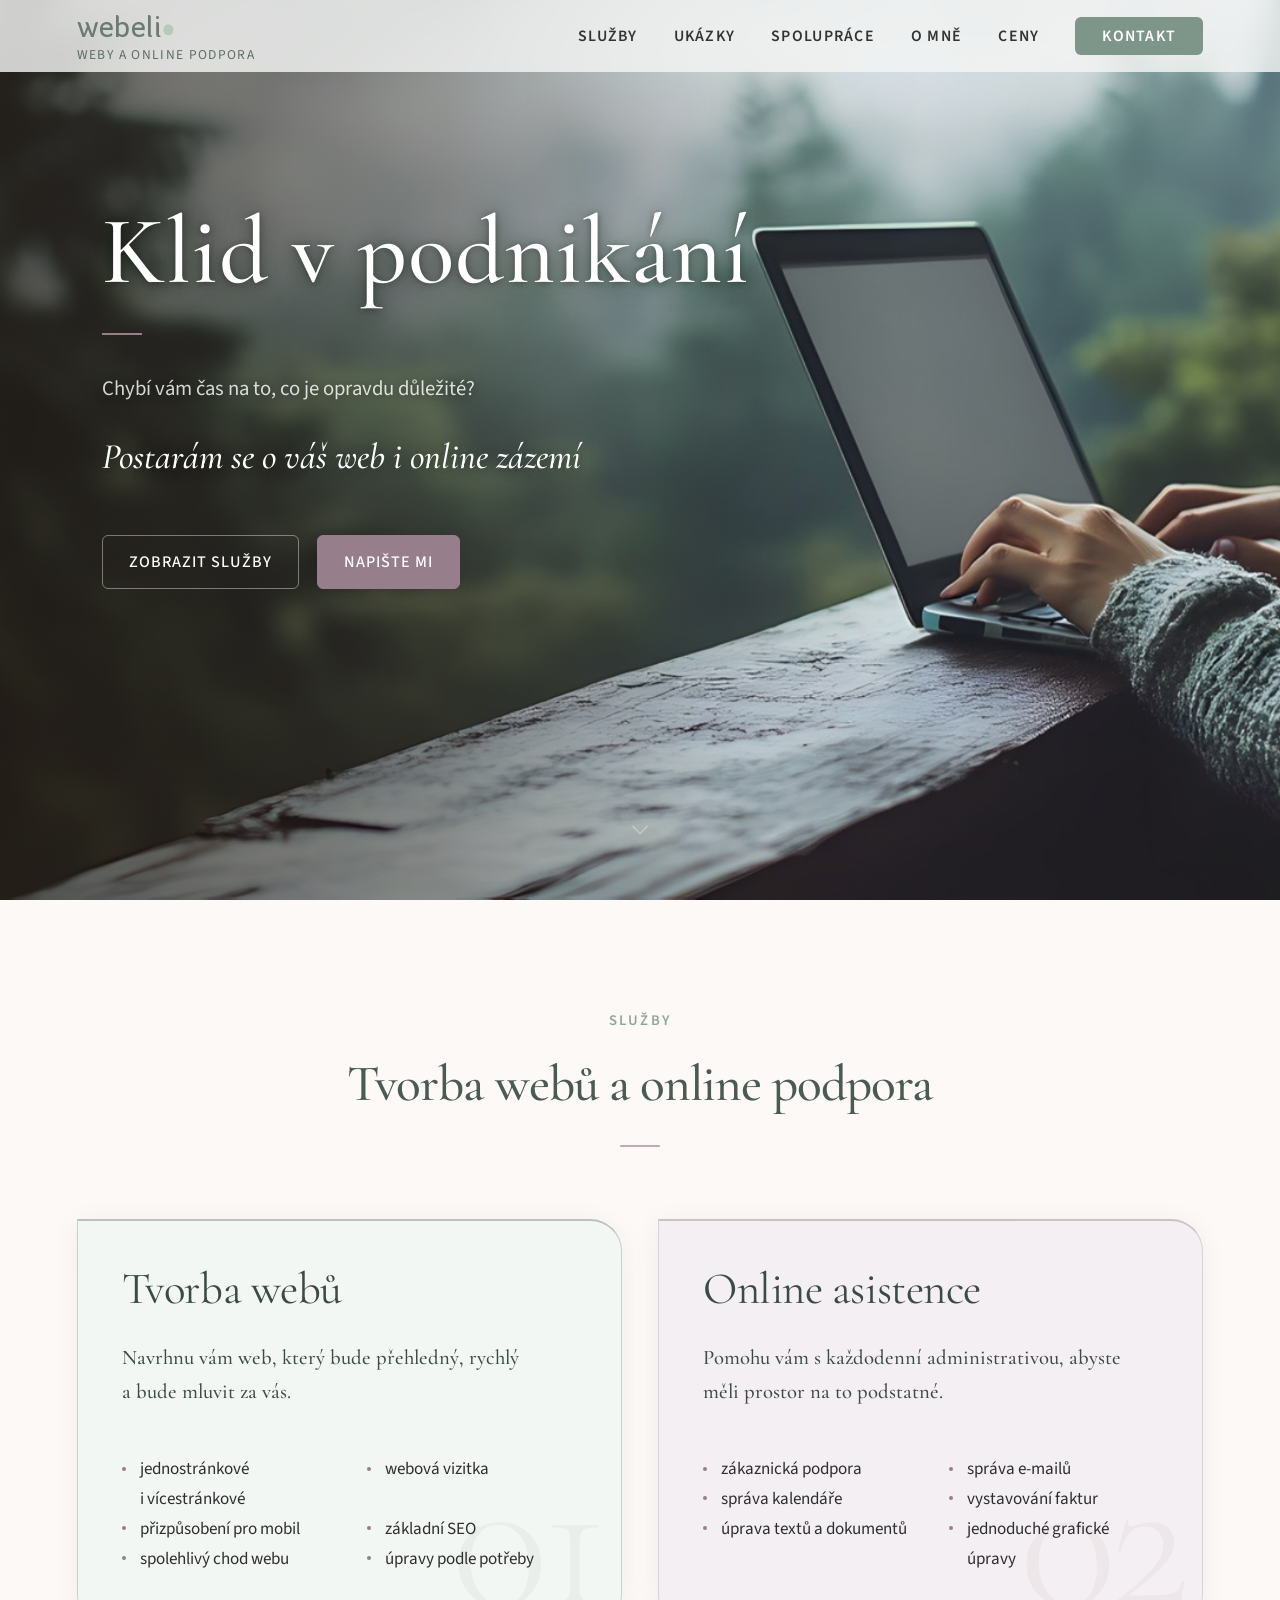
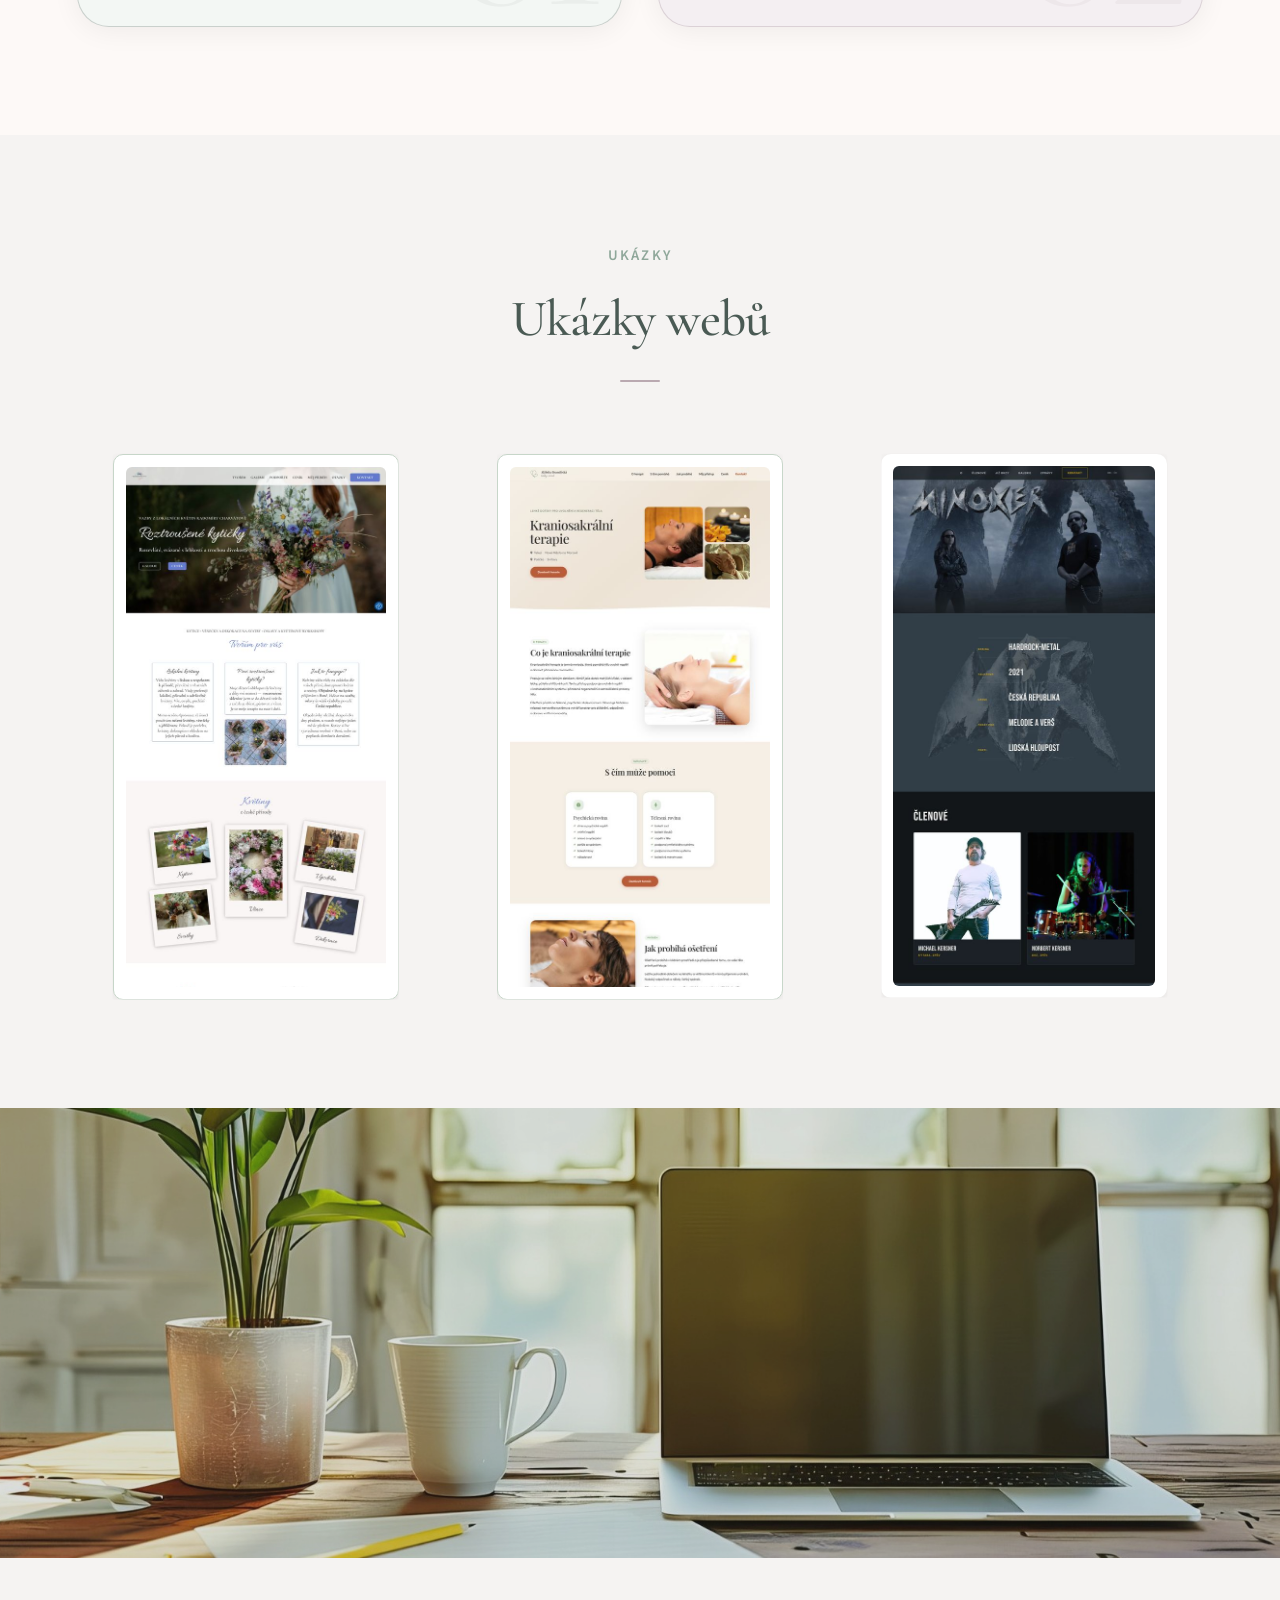
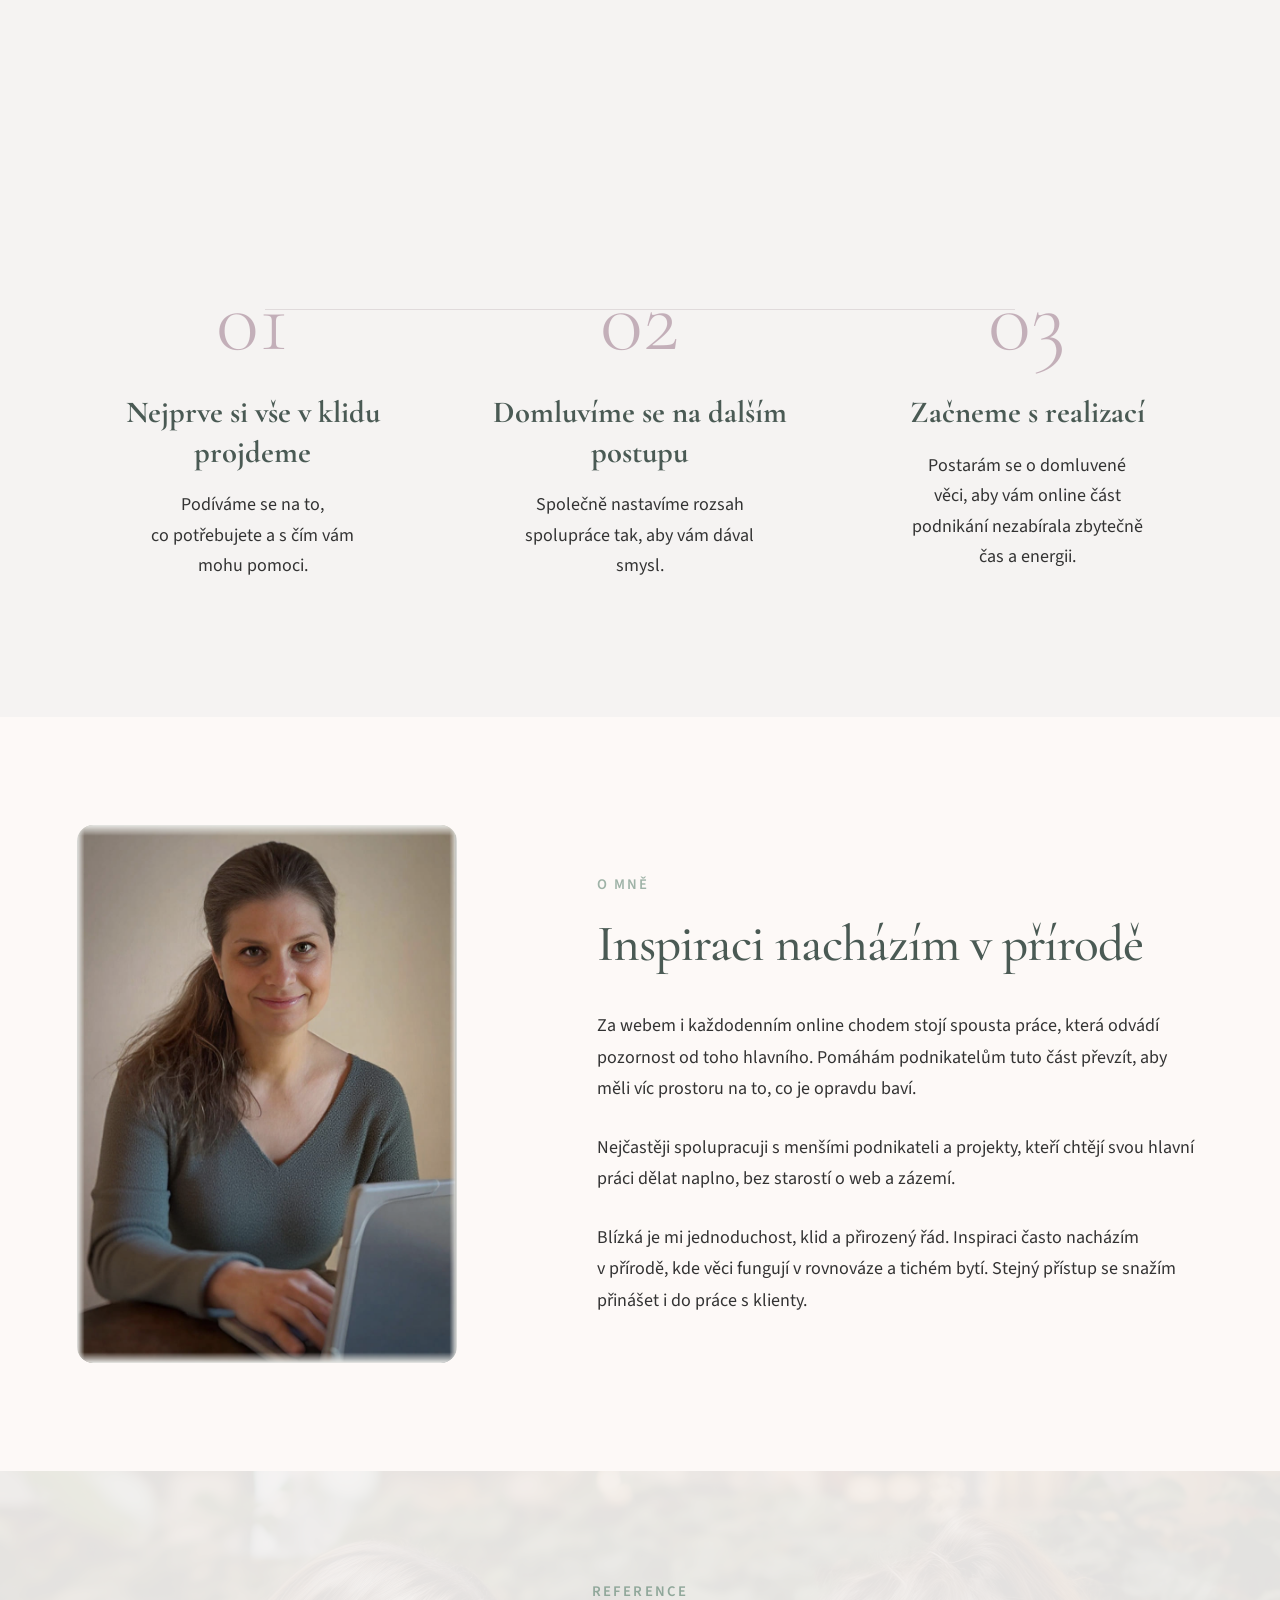
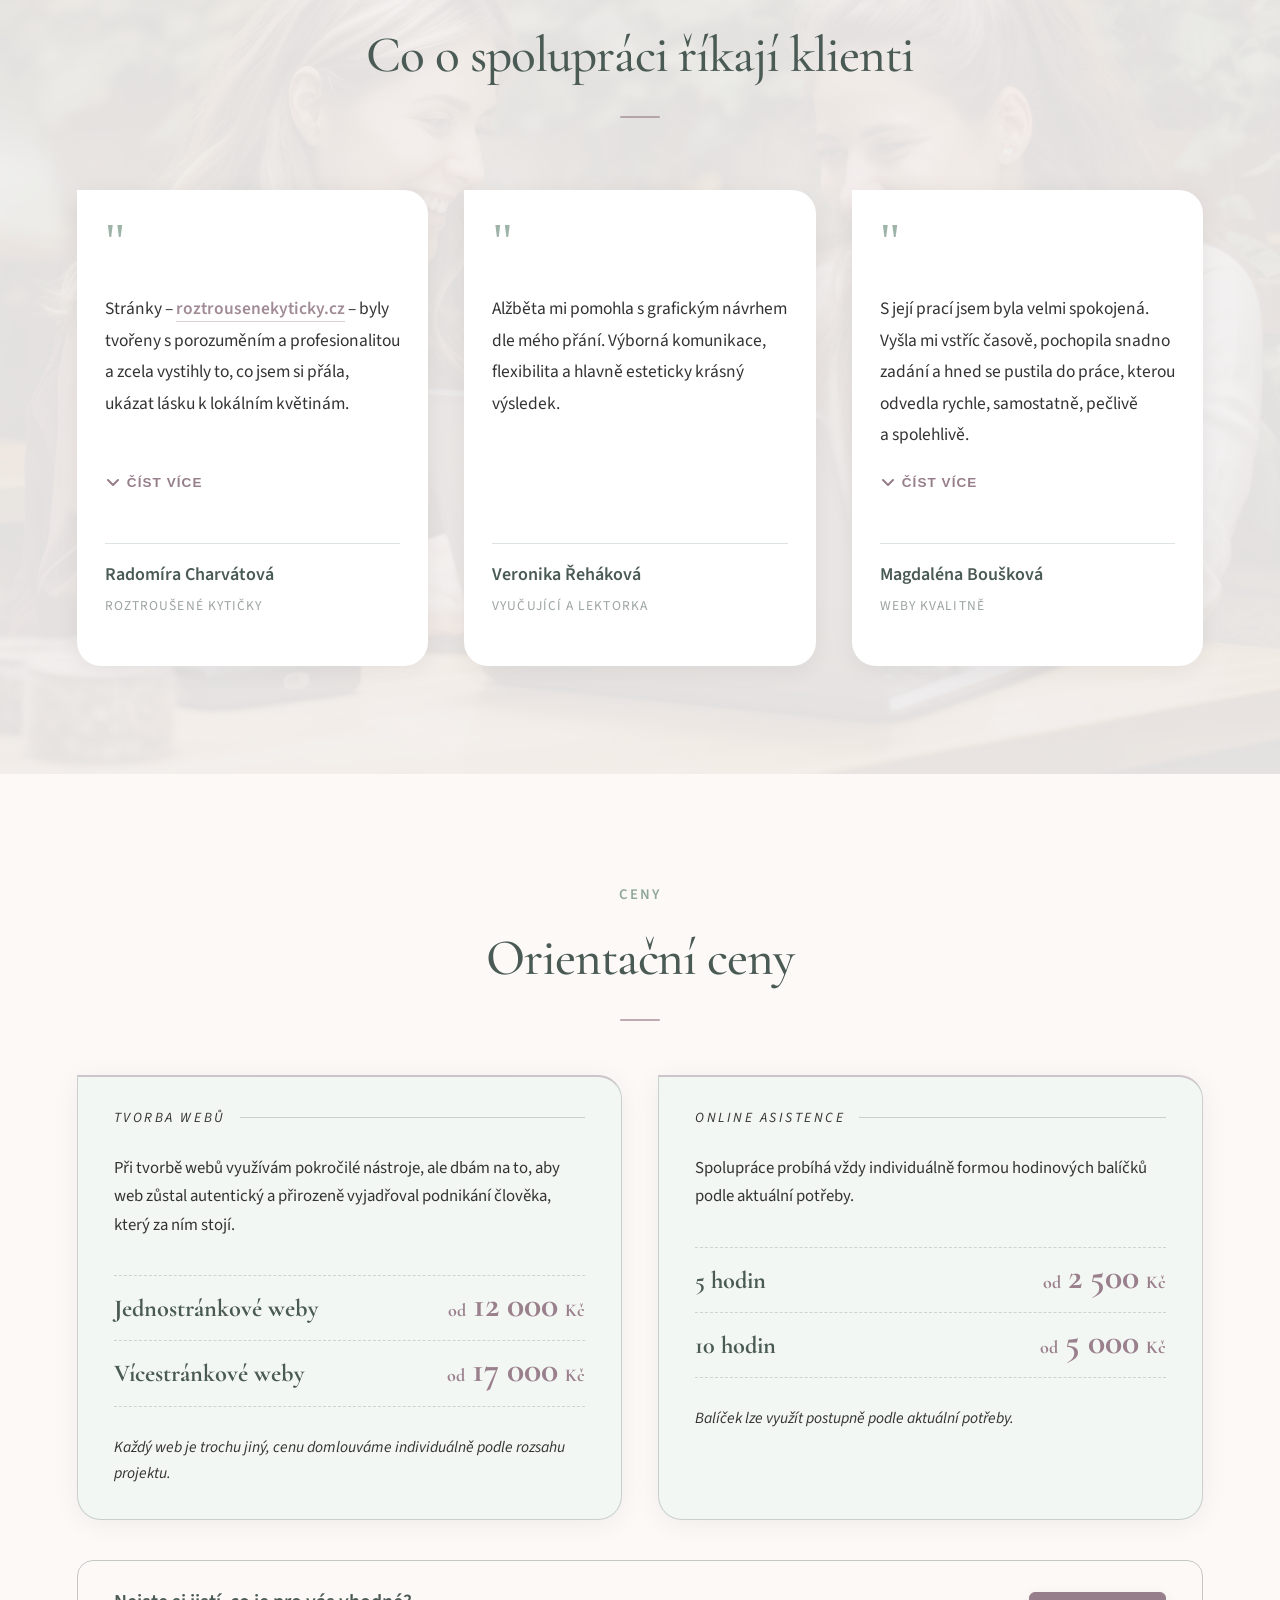
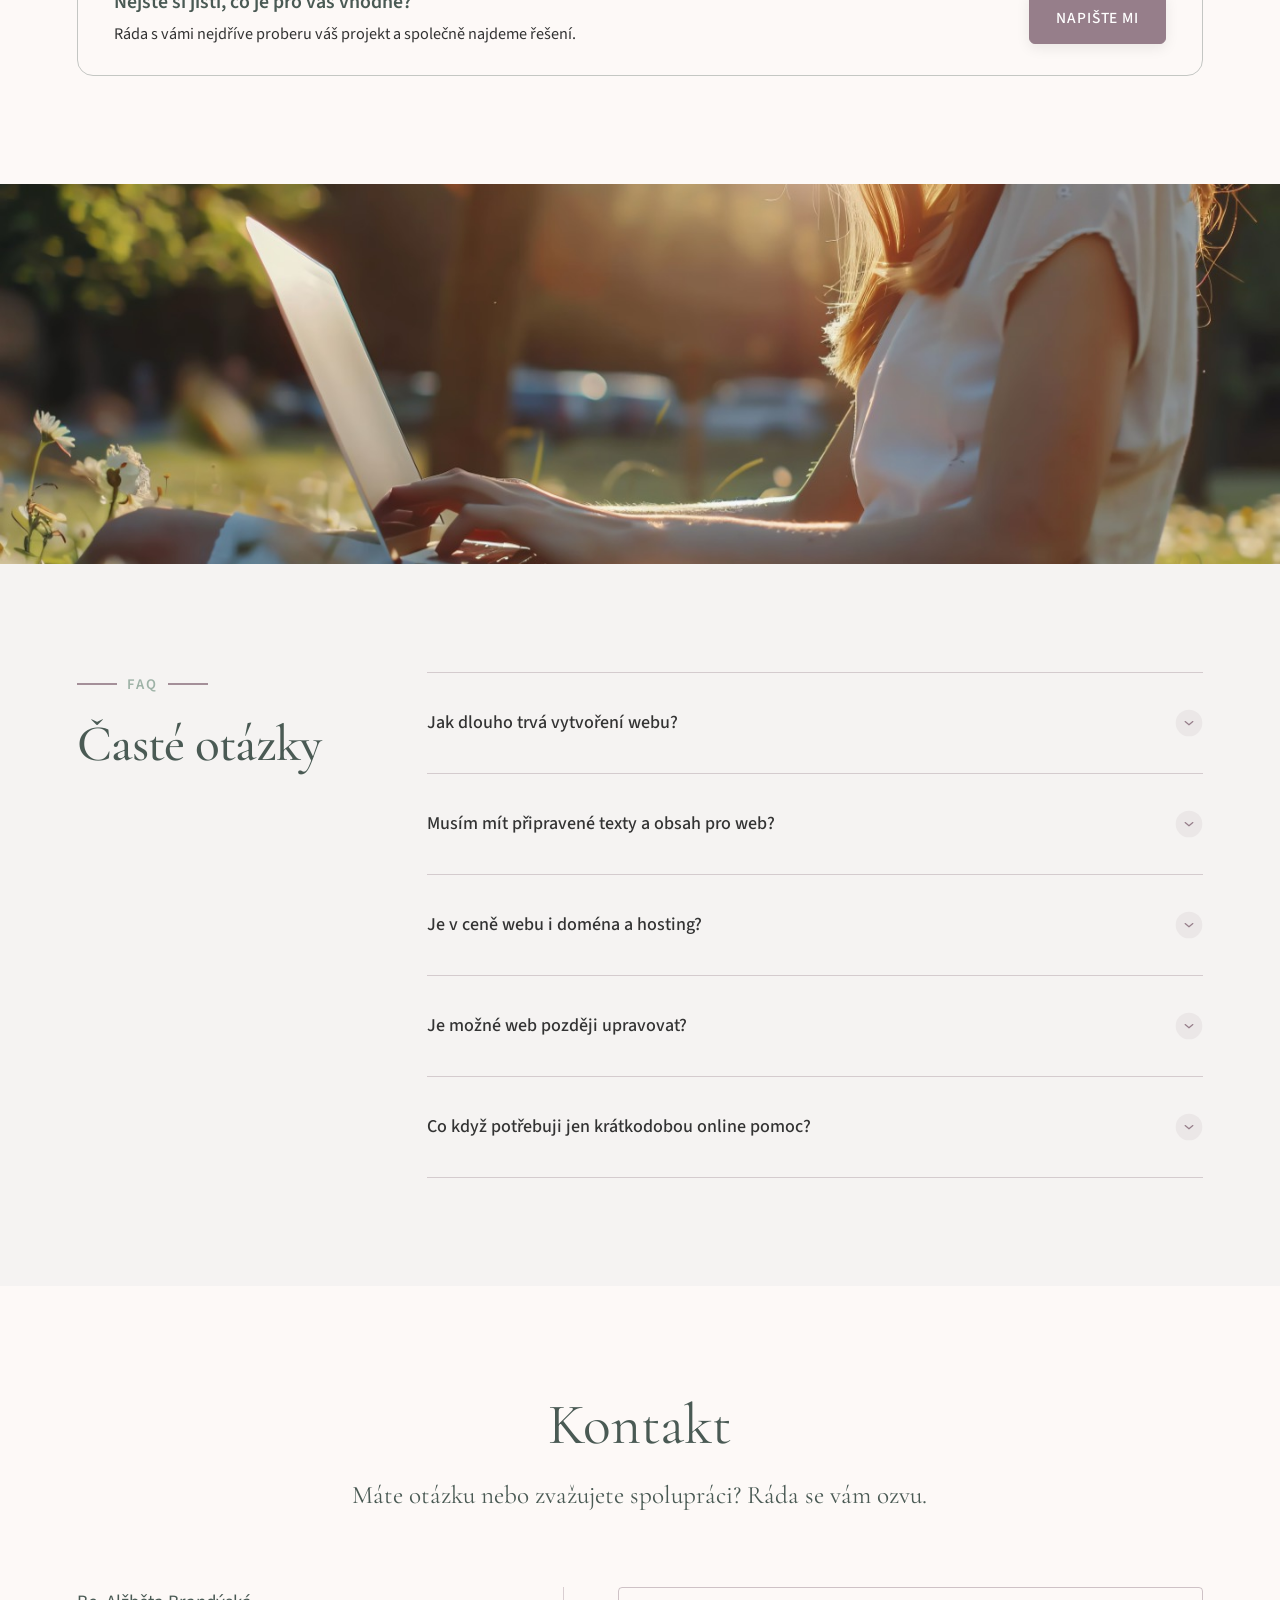
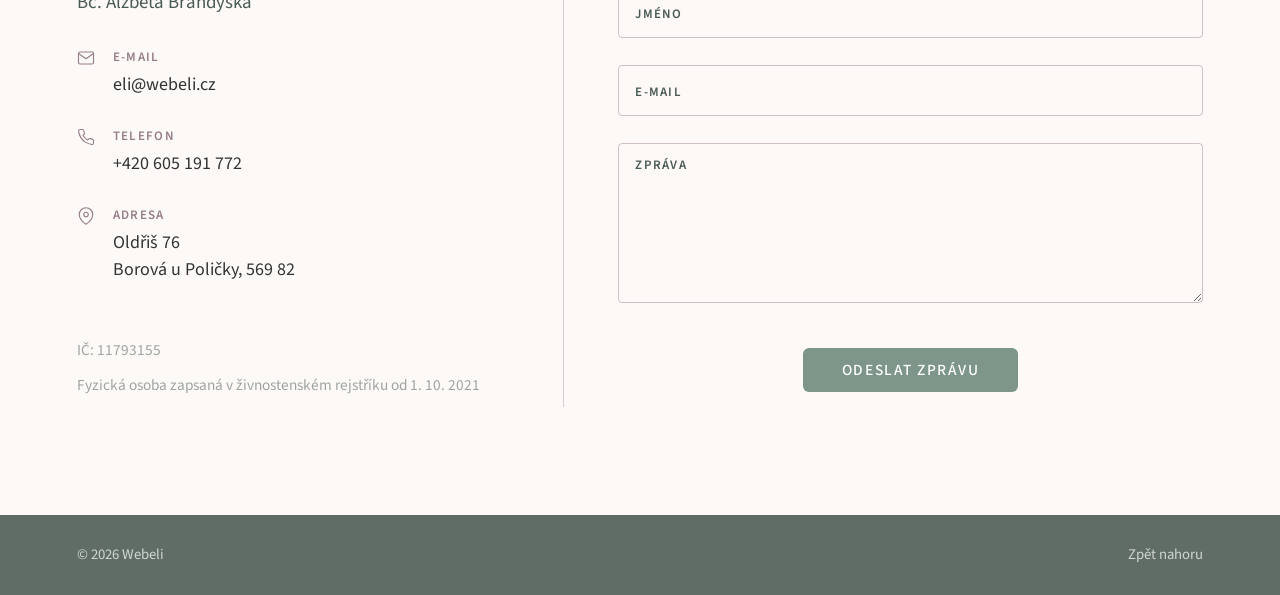
==== commit 799bcb61: "VerzeXY" ====
--- a/index.html
+++ b/index.html
@@ -47,7 +47,7 @@
   <noscript><link rel="stylesheet" href="https://fonts.googleapis.com/css2?family=Source+Sans+3:ital,wght@0,300;0,400;0,500;0,600;0,700;1,400&family=Cormorant+Garamond:ital,wght@0,300;0,400;0,500;0,600;0,700;1,300;1,400;1,500;1,600;1,700&family=Cormorant+Upright:wght@300;400;500;600;700&display=swap"></noscript>
 
   <!-- CSS -->
-  <link rel="stylesheet" href="style.css?v=57.0">
+  <link rel="stylesheet" href="style.css?v=86.0">
 
   <!-- Strukturovaná data – LocalBusiness -->
   <script type="application/ld+json">
@@ -176,6 +176,7 @@
       <nav class="nav" aria-label="Hlavní navigace">
         <ul class="nav-list">
           <li><a href="#sluzby" class="nav-link">Služby</a></li>
+          <li><a href="#ukazky" class="nav-link">Ukázky</a></li>
           <li><a href="#spoluprace" class="nav-link">Spolupráce</a></li>
           <li><a href="#o-mne" class="nav-link">O&nbsp;mně</a></li>
           <li><a href="#ceny" class="nav-link">Ceny</a></li>
@@ -195,6 +196,7 @@
     <div class="mobile-menu" id="mobile-menu" aria-hidden="true">
       <ul class="mobile-menu-list">
         <li><a href="#sluzby" class="mobile-menu-link">Služby</a></li>
+        <li><a href="#ukazky" class="mobile-menu-link">Ukázky</a></li>
         <li><a href="#spoluprace" class="mobile-menu-link">Spolupráce</a></li>
         <li><a href="#o-mne" class="mobile-menu-link">O&nbsp;mně</a></li>
         <li><a href="#ceny" class="mobile-menu-link">Ceny</a></li>
@@ -277,6 +279,45 @@
   </section>
 
   <!-- ====================================================================
+       UKÁZKY WEBŮ
+       ==================================================================== -->
+  <section class="section portfolio" id="ukazky">
+    <div class="container text-center">
+      <span class="section-label fade-in">Ukázky</span>
+      <h2 class="fade-in">Ukázky webů</h2>
+    </div>
+    <div class="container">
+      <div class="portfolio-grid">
+
+        <a class="portfolio-card" href="https://roztrousenekyticky.cz" target="_blank" rel="noopener" aria-label="Zobrazit web Roztroušené kytičky (otevře se v nové záložce)">
+          <div class="portfolio-device-frame has-border">
+            <div class="portfolio-image-wrapper">
+              <img src="Obrazky/screencapture/roztrousene-kyticky-screenshot.jpg" alt="Úvodní stránka webu Roztroušené kytičky" loading="lazy" width="540" height="3217">
+            </div>
+          </div>
+        </a>
+
+        <a class="portfolio-card" href="https://lehkydotek.cz" target="_blank" rel="noopener" aria-label="Zobrazit web Lehký dotek (otevře se v nové záložce)">
+          <div class="portfolio-device-frame has-border">
+            <div class="portfolio-image-wrapper">
+              <img src="Obrazky/screencapture/lehkydotek-screenshot.jpg" alt="Úvodní stránka webu Lehký dotek" loading="lazy" width="540" height="2712">
+            </div>
+          </div>
+        </a>
+
+        <a class="portfolio-card" href="https://minoker.webeli.cz" target="_blank" rel="noopener" aria-label="Zobrazit web Minoker (otevře se v nové záložce)">
+          <div class="portfolio-device-frame">
+            <div class="portfolio-image-wrapper">
+              <img src="Obrazky/screencapture/minoker-screenshot.jpg" alt="Úvodní stránka webu Minoker" loading="lazy" width="540" height="2460">
+            </div>
+          </div>
+        </a>
+
+      </div>
+    </div>
+  </section>
+
+  <!-- ====================================================================
        VIZUÁLNÍ PÁS – doplňkové fotografie
        ==================================================================== -->
   <div class="visual-break-full visual-break-full--large" aria-hidden="true">
@@ -418,12 +459,12 @@
           <p>Při tvorbě webů využívám pokročilé nástroje, ale dbám na&nbsp;to, aby web zůstal autentický a&nbsp;přirozeně vyjadřoval podnikání člověka, který za&nbsp;ním stojí.</p>
           <div class="pricing-items">
             <div class="pricing-item">
-              <span class="pricing-item-label">Jednoduché weby</span>
+              <span class="pricing-item-label">Jednostránkové weby</span>
               <span class="pricing-item-price">od&nbsp;<span class="price-num">12&nbsp;000</span>&nbsp;Kč</span>
             </div>
             <div class="pricing-item">
-              <span class="pricing-item-label">Střední weby</span>
-              <span class="pricing-item-price">od&nbsp;<span class="price-num">19&nbsp;000</span>&nbsp;Kč</span>
+              <span class="pricing-item-label">Vícestránkové weby</span>
+              <span class="pricing-item-price">od&nbsp;<span class="price-num">17&nbsp;000</span>&nbsp;Kč</span>
             </div>
           </div>
           <p class="pricing-note">Každý web je trochu jiný, cenu domlouváme individuálně podle rozsahu projektu.</p>
--- a/style.css
+++ b/style.css
@@ -893,6 +893,82 @@
 }
 
 /* ==========================================================================
+   UKÁZKY WEBŮ
+   ========================================================================== */
+.portfolio {
+  background-color: var(--color-bg-alt);
+}
+
+.portfolio-grid {
+  display: grid;
+  grid-template-columns: 1fr;
+  gap: var(--space-3);
+  margin-top: var(--space-8);
+}
+
+@media (min-width: 768px) {
+  .portfolio-grid {
+    grid-template-columns: repeat(3, 1fr);
+  }
+}
+
+.portfolio-card {
+  width: 100%;
+  display: flex;
+  flex-direction: column;
+  align-items: center;
+}
+
+.portfolio-device-frame {
+  width: 80%;
+  background-color: #ffffff;
+  padding: 12px;
+  border-radius: 10px;
+  box-shadow: var(--shadow-md);
+  clip-path: inset(100% 0 0 0);
+  transition: clip-path 0.9s ease;
+}
+
+.portfolio-device-frame.has-border {
+  border: 1px solid var(--color-border);
+}
+
+.portfolio-card.visible .portfolio-device-frame {
+  clip-path: inset(0% 0 0 0);
+}
+
+.portfolio-card:nth-child(3n+2) .portfolio-device-frame {
+  transition-delay: 150ms;
+}
+
+.portfolio-card:nth-child(3n+3) .portfolio-device-frame {
+  transition-delay: 300ms;
+}
+
+.portfolio-image-wrapper {
+  width: 100%;
+  height: 520px;
+  border-radius: 6px;
+  overflow: hidden;
+}
+
+.portfolio-image-wrapper img {
+  display: block;
+  width: 100%;
+  height: 100%;
+  object-fit: cover;
+  object-position: 50% 0%;
+  transition: object-position 5s linear;
+}
+
+@media (hover: hover) {
+  .portfolio-card:hover .portfolio-image-wrapper img {
+    object-position: 50% 100%;
+    transition: object-position 5s linear;
+  }
+}
+
+/* ==========================================================================
    SPOLUPRÁCE
    ========================================================================== */
 .cooperation {
@@ -1352,6 +1428,14 @@
   line-height: 1;
 }
 
+@media (max-width: 999px) {
+  .pricing-item {
+    flex-direction: column;
+    align-items: flex-start;
+    gap: 4px;
+  }
+}
+
 .pricing-note {
   font-family: var(--font-body);
   font-style: italic;
@@ -1988,6 +2072,10 @@
     transform: none;
   }
 
+  .portfolio-device-frame {
+    clip-path: inset(0% 0 0 0) !important;
+  }
+
   .hero-scroll {
     animation: none;
   }
